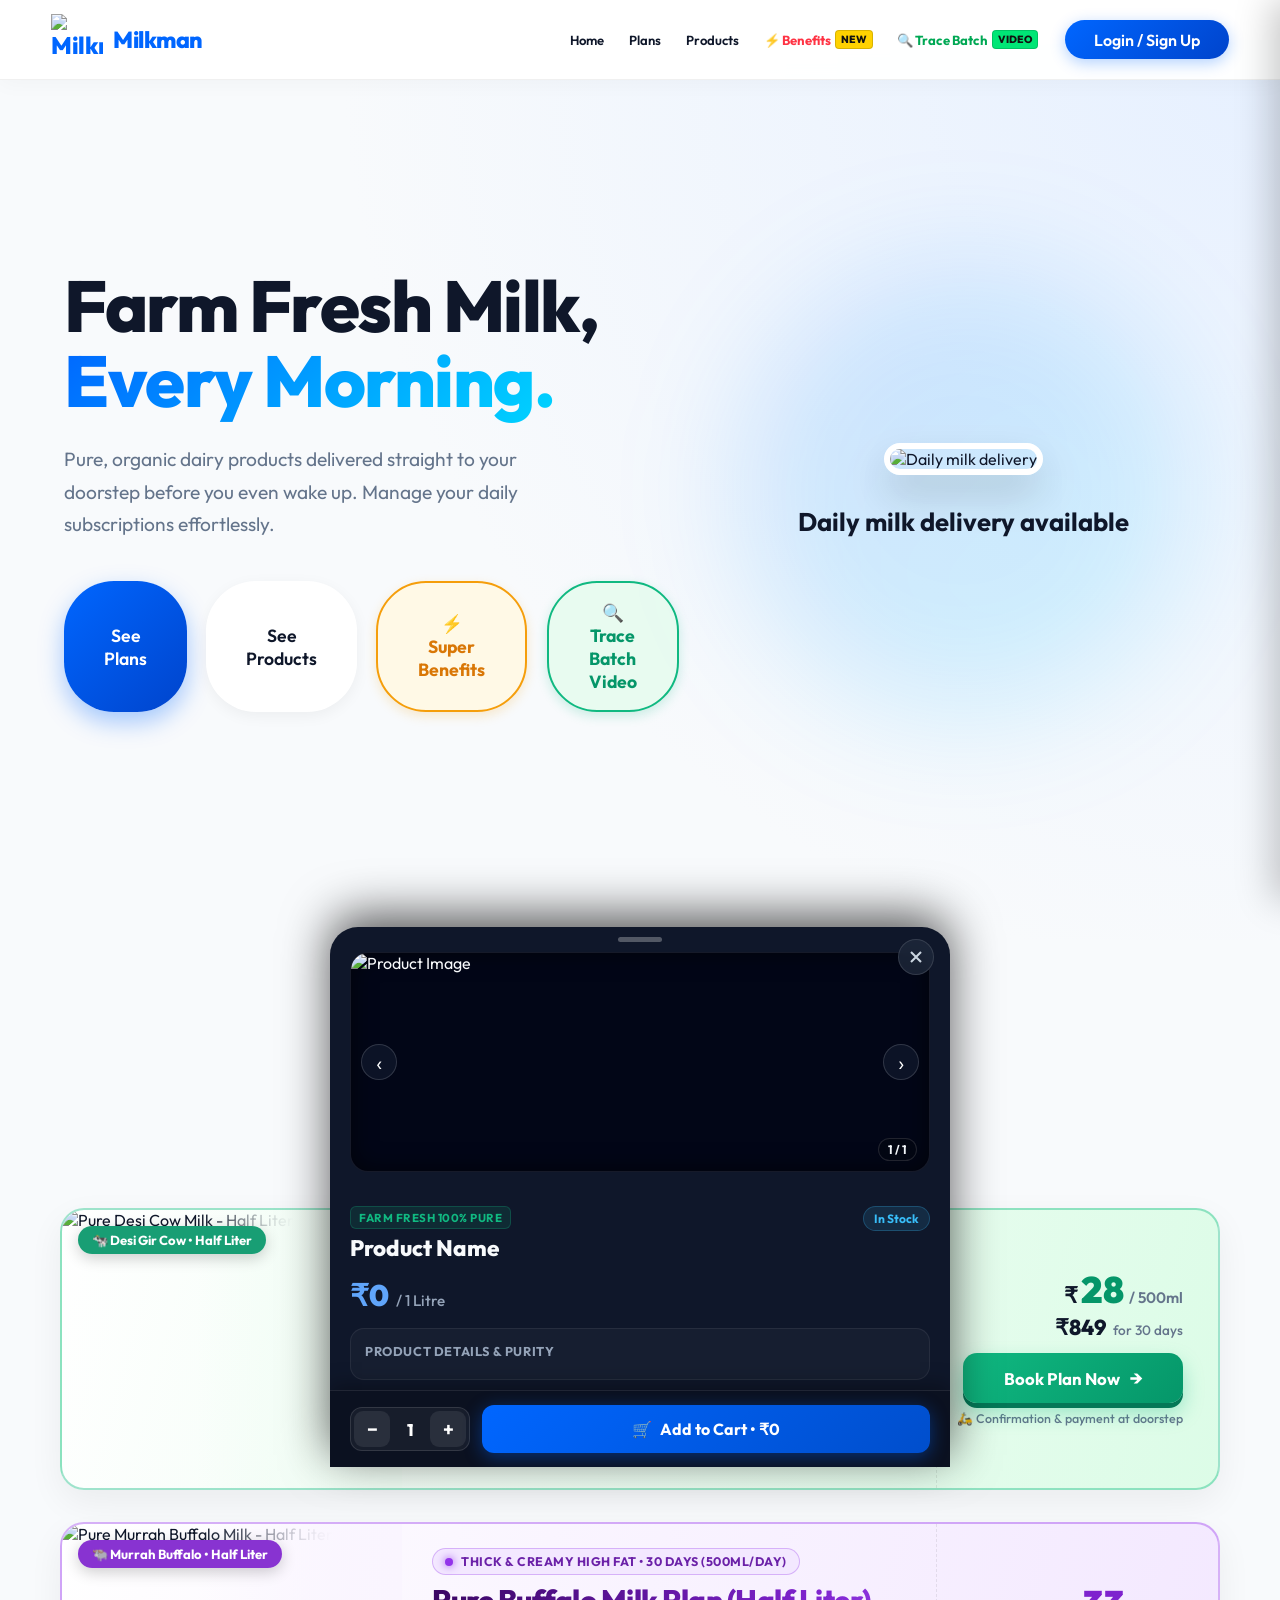
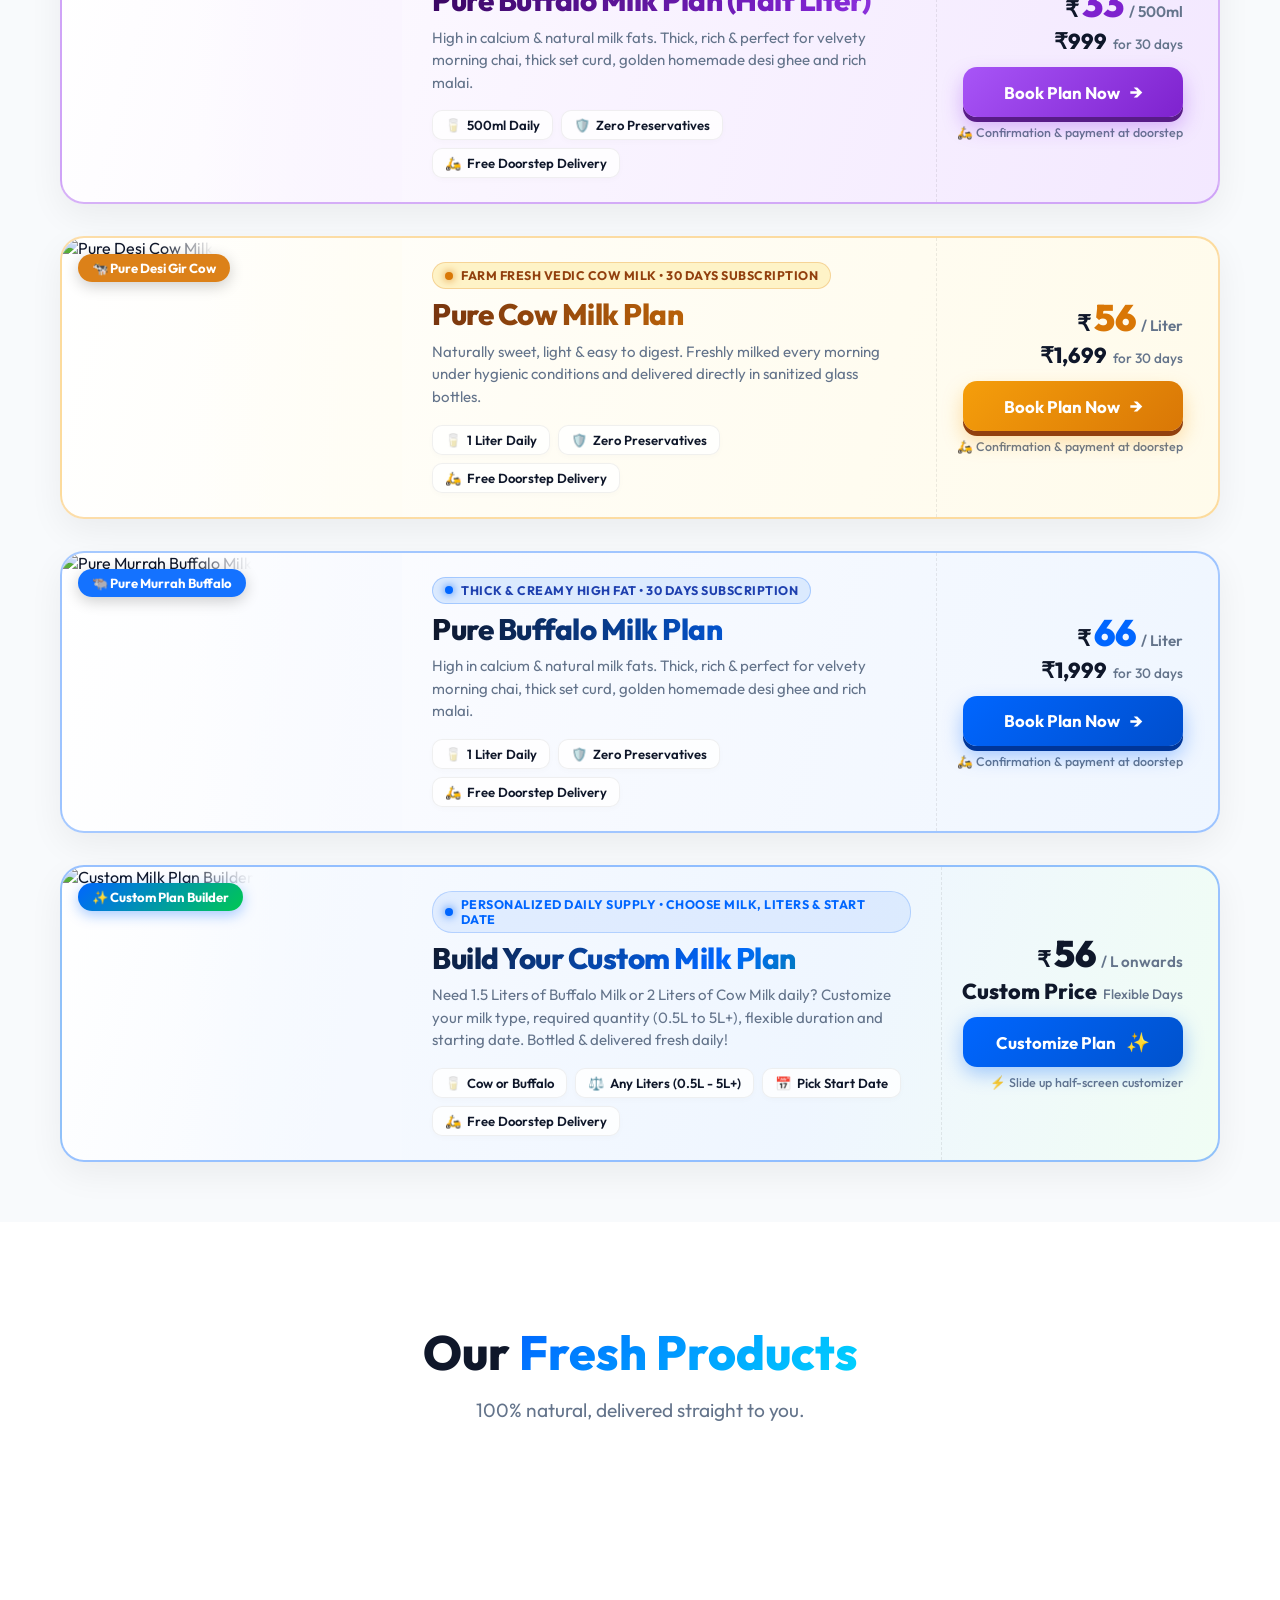
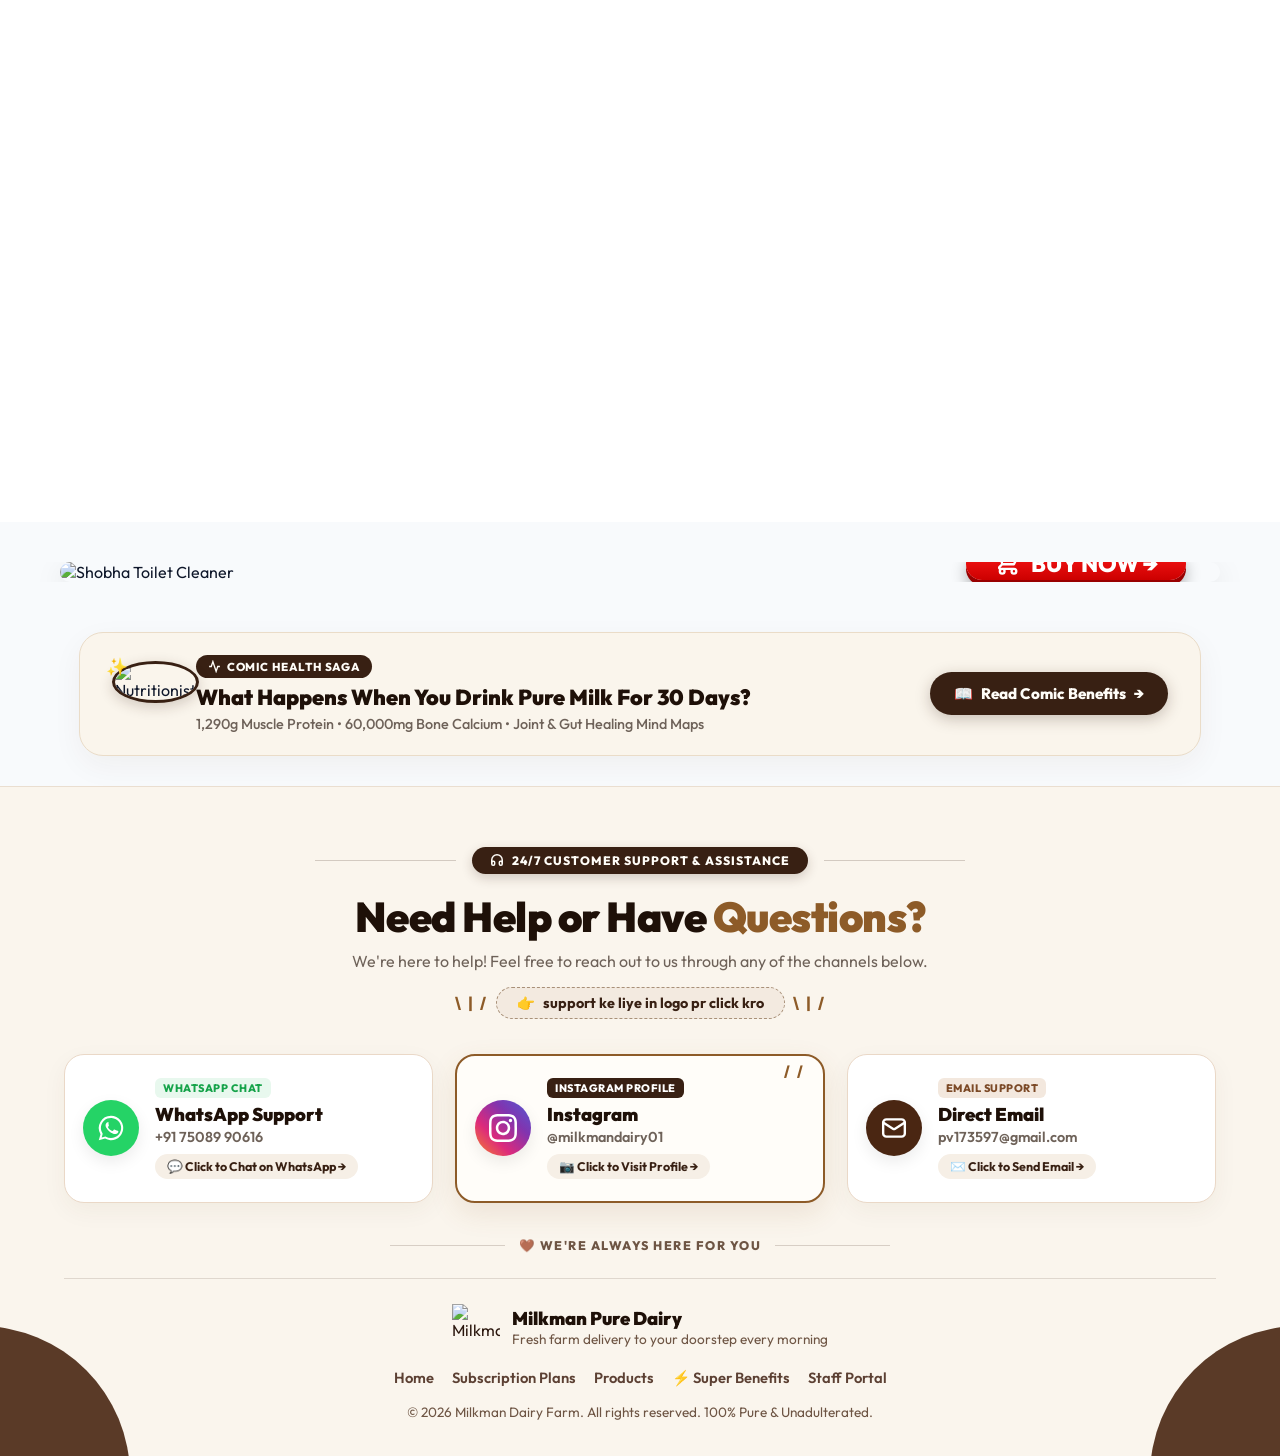
==== public/index.html @ 2b22666e "Update Milkman Dairy website" ====
<!DOCTYPE html>
<html lang="en">

<head>
    <meta charset="UTF-8">
    <meta name="viewport" content="width=device-width, initial-scale=1.0">
    <title>Milkman - Pure Farm Fresh Milk & Dairy Delivered Daily</title>
    <meta name="description"
        content="Get 100% pure, farm-fresh milk and dairy products delivered straight to your doorstep every morning. Flexible subscription plans, real-time tracking, and quality assurance.">
    <meta name="keywords" content="milk delivery, fresh milk, dairy subscription, pure cow milk, buffalo milk, morning milk delivery, milkman">
    <link rel="canonical" href="https://milkmandairy.site/">
    <meta name="robots" content="index, follow">

    <!-- Google Search Console Verification -->
    <meta name="google-site-verification" content="googleb86a08c4844b18bb">

    <!-- Open Graph / Facebook -->
    <meta property="og:type" content="website">
    <meta property="og:url" content="https://milkmandairy.site/">
    <meta property="og:title" content="Milkman - Pure Farm Fresh Milk & Dairy Delivered">
    <meta property="og:description" content="Daily morning delivery of 100% pure farm milk directly to your doorstep. Subscribe easily or place one-time orders.">
    <meta property="og:image" content="https://milkmandairy.site/assets/logo.png">

    <!-- Twitter -->
    <meta name="twitter:card" content="summary_large_image">
    <meta name="twitter:url" content="https://milkmandairy.site/">
    <meta name="twitter:title" content="Milkman - Fresh Dairy Delivered">
    <meta name="twitter:description" content="Pure farm-fresh milk delivered to your home every morning.">
    <meta name="twitter:image" content="https://milkmandairy.site/assets/logo.png">

    <!-- Structured Data (JSON-LD) for Google SEO -->
    <script type="application/ld+json">
    {
      "@context": "https://schema.org",
      "@type": "LocalBusiness",
      "name": "Milkman Dairy Service",
      "image": "https://milkmandairy.site/assets/logo.png",
      "url": "https://milkmandairy.site",
      "telephone": "+91-9876543210",
      "priceRange": "₹₹",
      "description": "Daily doorstep delivery of 100% pure, unadulterated cow and buffalo milk directly from farm to home.",
      "address": {
        "@type": "PostalAddress",
        "addressCountry": "IN"
      },
      "openingHoursSpecification": {
        "@type": "OpeningHoursSpecification",
        "dayOfWeek": [
          "Monday",
          "Tuesday",
          "Wednesday",
          "Thursday",
          "Friday",
          "Saturday",
          "Sunday"
        ],
        "opens": "05:00",
        "closes": "21:00"
      },
      "sameAs": [
        "https://milkmandairy.site"
      ]
    }
    </script>

    <!-- Modern Typography: Outfit -->
    <link href="https://fonts.googleapis.com/css2?family=Outfit:wght@300;400;600;800&display=swap" rel="stylesheet">
    <link rel="stylesheet" href="css/style.css?v=2.4">
    <!-- Firebase Scripts -->
    <script type="module">
        import { initializeApp } from "https://www.gstatic.com/firebasejs/10.9.0/firebase-app.js";
        import { getMessaging, getToken, onMessage } from "https://www.gstatic.com/firebasejs/10.9.0/firebase-messaging.js";
        window.initializeApp = initializeApp;
        window.getMessaging = getMessaging;
        window.getToken = getToken;
        window.onMessage = onMessage;
    </script>
</head>

<body>
    <!-- CUSTOM POPUP -->
    <div id="customPopupOverlay" class="custom-popup-overlay">
        <div class="custom-popup">
            <div class="custom-popup-content">
                <div id="customPopupTitle" class="custom-popup-title">Alert</div>
                <div id="customPopupMessage" class="custom-popup-message">This is a message</div>
                <input type="text" id="customPopupInput" class="custom-popup-input" placeholder="Enter value...">
            </div>
            <div class="custom-popup-buttons" id="customPopupButtons">
                <!-- Buttons injected via JS -->
            </div>
        </div>
    </div>
    <nav class="navbar">
        <div class="logo" style="display: flex; align-items: center; gap: 10px; cursor: pointer;" onclick="window.scrollTo({top: 0, behavior: 'smooth'})">
            <img src="assets/logo.png" alt="Milkman" style="height: 52px; width: 52px; object-fit: contain;">
            <span style="font-weight: 800; font-size: 1.45rem; color: var(--primary-color); letter-spacing: -0.5px;">Milkman</span>
        </div>
        <div class="nav-links">
            <a href="#home">Home</a>
            <a href="#plans">Plans</a>
            <a href="#products">Products</a>
            <a href="benefits.html"
                style="color: #FF3344; font-weight: 700; display: inline-flex; align-items: center; gap: 4px;">⚡
                Benefits <span
                    style="background: #FFD200; color: #111; font-size: 0.65rem; padding: 2px 5px; border-radius: 4px; font-weight: 800; border: 1px solid rgba(0,0,0,0.15);">NEW</span></a>
            <a href="trace.html"
                style="color: #00A854; font-weight: 700; display: inline-flex; align-items: center; gap: 4px;">🔍 Trace
                Batch <span
                    style="background: #00E676; color: #111; font-size: 0.65rem; padding: 2px 5px; border-radius: 4px; font-weight: 800; border: 1px solid rgba(0,0,0,0.15);">VIDEO</span></a>
            <a href="subscription.html" id="navSubscription" style="display: none; color: #00E676; font-weight: 700;">🥛
                My Subscription</a>
            <a href="#cart" id="navCart" style="display: none;">Cart <span id="cartCount"
                    style="background: var(--primary-color); color: white; padding: 2px 8px; border-radius: 10px; font-size: 0.8rem;">0</span></a>
            <a href="orders.html" id="navOrders" style="display: none;">My Orders</a>
            <div class="auth-buttons">
                <button class="btn-signup" id="authBtn">Login / Sign Up</button>
                <div id="userProfile" style="display: none;" class="user-profile">
                    <span id="userNameDisplay"></span>
                    <button id="logoutBtn" class="btn-login-outline">Logout</button>
                </div>
            </div>
            <!-- Header Cart Button (Always accessible beside hamburger on mobile) -->
            <button id="headerCartBtn" class="header-cart-btn" aria-label="View Cart" onclick="window.location.hash = 'cart'">
                <span class="header-cart-icon">🛒</span>
                <span id="headerCartBadge" class="header-cart-badge">0</span>
            </button>
            <!-- Mobile Hamburger Button beside cart -->
            <button id="mobileMenuBtn" class="mobile-hamburger-btn" aria-label="Toggle Menu">
                <span></span>
                <span></span>
                <span></span>
            </button>
        </div>
    </nav>

    <!-- Mobile Navigation Drawer & Backdrop -->
    <div id="mobileNavBackdrop" class="mobile-nav-backdrop"></div>
    <aside id="mobileNavDrawer" class="mobile-nav-drawer" aria-label="Mobile Navigation Menu">
        <div class="mobile-drawer-header">
            <div class="logo" style="display: flex; align-items: center; gap: 8px;">
                <img src="assets/logo.png" alt="Milkman" style="height: 38px; width: 38px; object-fit: contain;">
                <span style="font-weight: 800; font-size: 1.25rem; color: var(--primary-color);">Milkman Menu</span>
            </div>
            <button id="closeMobileNavBtn" class="close-mobile-nav" aria-label="Close Menu">&times;</button>
        </div>
        <!-- Drawer Account Section (User Greeting & Logout / Login) -->
        <div id="drawerAccountSection" class="drawer-account-box">
            <!-- Dynamically populated in main.js checkSession() -->
        </div>
        <div class="mobile-nav-links">
            <a href="#home" class="mobile-nav-link">
                <span class="m-icon">🏠</span>
                <span class="m-title">Home</span>
            </a>
            <a href="#plans" class="mobile-nav-link">
                <span class="m-icon">📋</span>
                <span class="m-title">Monthly Plans</span>
            </a>
            <a href="#products" class="mobile-nav-link">
                <span class="m-icon">🥛</span>
                <span class="m-title">Dairy Products</span>
            </a>
            <a href="benefits.html" class="mobile-nav-link">
                <span class="m-icon">⚡</span>
                <span class="m-title">Super Benefits</span>
                <span class="m-badge-gold">NEW</span>
            </a>
            <a href="trace.html" class="mobile-nav-link">
                <span class="m-icon">🔍</span>
                <span class="m-title">Trace Batch Video</span>
                <span class="m-badge-green">VIDEO</span>
            </a>
            <a href="subscription.html" id="mobileNavSubscription" class="mobile-nav-link" style="display: none;">
                <span class="m-icon">🥛</span>
                <span class="m-title">My Subscription</span>
                <span class="m-badge-gold">ACTIVE</span>
            </a>
            <a href="#cart" id="mobileNavCart" class="mobile-nav-link" style="display: none;">
                <span class="m-icon">🛒</span>
                <span class="m-title">Shopping Cart</span>
            </a>
            <a href="orders.html" id="mobileNavOrders" class="mobile-nav-link" style="display: none;">
                <span class="m-icon">📦</span>
                <span class="m-title">My Orders</span>
            </a>
        </div>
    </aside>

    <main class="hero" id="home">
        <div class="hero-content">
            <h1>Farm Fresh Milk,<br><span class="highlight">Every Morning.</span></h1>
            <p>Pure, organic dairy products delivered straight to your doorstep before you even wake up. Manage your
                daily subscriptions effortlessly.</p>
            <div class="cta-group">
                <button class="btn-primary"
                    onclick="document.getElementById('plans').scrollIntoView({behavior: 'smooth'})">See Plans</button>
                <button class="btn-secondary"
                    onclick="document.getElementById('products').scrollIntoView({behavior: 'smooth'})">See
                    Products</button>
                <button class="btn-secondary" onclick="window.location.href='benefits.html'"
                    style="background: #FFF9E6; color: #D97706; border: 2px solid #F59E0B; font-weight: 700; box-shadow: 0 4px 12px rgba(245, 158, 11, 0.2);">⚡
                    Super Benefits</button>
                <button class="btn-secondary" onclick="window.location.href='trace.html'"
                    style="background: #E8FBF0; color: #059669; border: 2px solid #10B981; font-weight: 700; box-shadow: 0 4px 12px rgba(16, 185, 129, 0.2);">🔍
                    Trace Batch Video</button>
            </div>
        </div>
        <div class="hero-image-container">
            <div style="text-align: center; max-width: 450px; position: relative; z-index: 1;">
                <img src="assets/delivery_woman.jpg" alt="Daily milk delivery"
                    style="width: 100%; border-radius: 20px; box-shadow: 0 20px 40px rgba(0,0,0,0.15); margin-bottom: 20px; border: 6px solid white; animation: float 6s ease-in-out infinite;">
                <h3 style="color: var(--text-dark); font-weight: 700; font-size: 1.6rem; margin-top: 10px;">Daily milk
                    delivery available</h3>
            </div>
        </div>
    </main>

    <!-- Subscription Plans Section -->
    <section class="plans-section" id="plans">
        <div class="section-header">
            <span class="section-badge-pill">🥛 Farm Fresh Daily Subscription</span>
            <h2>Monthly Subscription <span class="highlight">Plans</span></h2>
            <p>Direct from our dairy farm to your doorstep • 100% Pure & Unadulterated</p>
        </div>
        <div class="plans-ribbon-layers">
            <!-- Plan 1: Cow Milk Half Liter (500ml) Ribbon Card - ₹849 / 30 Days -->
            <div class="plan-horizontal-ribbon ribbon-cow-half">
                <div class="ribbon-glow-ambient glow-cow-half"></div>
                <div class="plan-ribbon-visual">
                    <img src="assets/cow_milk_plan.jpg" alt="Pure Desi Cow Milk - Half Liter" class="plan-ribbon-img">
                    <div class="plan-ribbon-fade fade-cow-half"></div>
                    <div class="ribbon-corner-badge badge-cow-half">
                        <span>🐄 Desi Gir Cow • Half Liter</span>
                    </div>
                </div>

                <div class="plan-ribbon-content">
                    <div class="ribbon-top-badge badge-cow-half-top">
                        <span class="ribbon-pulse-dot dot-cow-half"></span>
                        <span class="ribbon-badge-text">Farm Fresh Vedic Cow Milk • 30 Days (500ml/Day)</span>
                    </div>
                    <h3 class="ribbon-title cow-half-title-effect">Pure Cow Milk Plan (Half Liter)</h3>
                    <p class="ribbon-desc">
                        Naturally sweet, light & easy to digest. Freshly milked every morning under hygienic conditions
                        and delivered directly in sanitized glass bottles.
                    </p>
                    <div class="ribbon-chips">
                        <span class="ribbon-chip"><span class="chip-icon">🥛</span> 500ml Daily</span>
                        <span class="ribbon-chip"><span class="chip-icon">🛡️</span> Zero Preservatives</span>
                        <span class="ribbon-chip"><span class="chip-icon">🛵</span> Free Doorstep Delivery</span>
                    </div>
                </div>

                <div class="plan-ribbon-action">
                    <div class="ribbon-price-box">
                        <div class="ribbon-liter-rate">
                            <span class="rate-curr">₹</span><span class="rate-amount">28</span>
                            <span class="rate-unit">/ 500ml</span>
                        </div>
                        <div class="ribbon-monthly-wrap">
                            <span class="monthly-amount">₹849</span>
                            <span class="monthly-duration">for 30 days</span>
                        </div>
                    </div>
                    <button class="btn-primary btn-book-plan btn-ribbon-3d btn-cow-half-3d btn-add-cart"
                        data-id="plan_cow_half" data-name="Cow Milk Plan (Half Liter) - 30 Days (₹28/500ml)"
                        data-price="849">
                        <span>Book Plan Now</span>
                        <span class="btn-arrow-3d">→</span>
                    </button>
                    <span class="ribbon-agent-note">🛵 Confirmation & payment at doorstep</span>
                </div>
            </div>

            <!-- Plan 2: Buffalo Milk Half Liter (500ml) Ribbon Card - ₹999 / 30 Days -->
            <div class="plan-horizontal-ribbon ribbon-buffalo-half">
                <div class="ribbon-glow-ambient glow-buffalo-half"></div>
                <div class="plan-ribbon-visual">
                    <img src="assets/buffalo_milk_plan.png" alt="Pure Murrah Buffalo Milk - Half Liter"
                        class="plan-ribbon-img">
                    <div class="plan-ribbon-fade fade-buffalo-half"></div>
                    <div class="ribbon-corner-badge badge-buffalo-half">
                        <span>🐃 Murrah Buffalo • Half Liter</span>
                    </div>
                </div>

                <div class="plan-ribbon-content">
                    <div class="ribbon-top-badge badge-buffalo-half-top">
                        <span class="ribbon-pulse-dot dot-buffalo-half"></span>
                        <span class="ribbon-badge-text">Thick & Creamy High Fat • 30 Days (500ml/Day)</span>
                    </div>
                    <h3 class="ribbon-title buffalo-half-title-effect">Pure Buffalo Milk Plan (Half Liter)</h3>
                    <p class="ribbon-desc">
                        High in calcium & natural milk fats. Thick, rich & perfect for velvety morning chai, thick set
                        curd, golden homemade desi ghee and rich malai.
                    </p>
                    <div class="ribbon-chips">
                        <span class="ribbon-chip"><span class="chip-icon">🥛</span> 500ml Daily</span>
                        <span class="ribbon-chip"><span class="chip-icon">🛡️</span> Zero Preservatives</span>
                        <span class="ribbon-chip"><span class="chip-icon">🛵</span> Free Doorstep Delivery</span>
                    </div>
                </div>

                <div class="plan-ribbon-action">
                    <div class="ribbon-price-box">
                        <div class="ribbon-liter-rate">
                            <span class="rate-curr">₹</span><span class="rate-amount">33</span>
                            <span class="rate-unit">/ 500ml</span>
                        </div>
                        <div class="ribbon-monthly-wrap">
                            <span class="monthly-amount">₹999</span>
                            <span class="monthly-duration">for 30 days</span>
                        </div>
                    </div>
                    <button class="btn-primary btn-book-plan btn-ribbon-3d btn-buffalo-half-3d btn-add-cart"
                        data-id="plan_buffalo_half" data-name="Buffalo Milk Plan (Half Liter) - 30 Days (₹33/500ml)"
                        data-price="999">
                        <span>Book Plan Now</span>
                        <span class="btn-arrow-3d">→</span>
                    </button>
                    <span class="ribbon-agent-note">🛵 Confirmation & payment at doorstep</span>
                </div>
            </div>

            <!-- Plan 3: Cow Milk 1 Liter Horizontal Ribbon Card - ₹1,699 / 30 Days -->
            <div class="plan-horizontal-ribbon ribbon-cow">
                <div class="ribbon-glow-ambient glow-cow"></div>
                <div class="plan-ribbon-visual">
                    <img src="assets/cow_milk_plan.jpg" alt="Pure Desi Cow Milk" class="plan-ribbon-img">
                    <div class="plan-ribbon-fade fade-cow"></div>
                    <div class="ribbon-corner-badge badge-cow">
                        <span>🐄 Pure Desi Gir Cow</span>
                    </div>
                </div>

                <div class="plan-ribbon-content">
                    <div class="ribbon-top-badge badge-cow-top">
                        <span class="ribbon-pulse-dot dot-cow"></span>
                        <span class="ribbon-badge-text">Farm Fresh Vedic Cow Milk • 30 Days Subscription</span>
                    </div>
                    <h3 class="ribbon-title cow-title-effect">Pure Cow Milk Plan</h3>
                    <p class="ribbon-desc">
                        Naturally sweet, light & easy to digest. Freshly milked every morning under hygienic conditions
                        and delivered directly in sanitized glass bottles.
                    </p>
                    <div class="ribbon-chips">
                        <span class="ribbon-chip"><span class="chip-icon">🥛</span> 1 Liter Daily</span>
                        <span class="ribbon-chip"><span class="chip-icon">🛡️</span> Zero Preservatives</span>
                        <span class="ribbon-chip"><span class="chip-icon">🛵</span> Free Doorstep Delivery</span>
                    </div>
                </div>

                <div class="plan-ribbon-action">
                    <div class="ribbon-price-box">
                        <div class="ribbon-liter-rate">
                            <span class="rate-curr">₹</span><span class="rate-amount">56</span>
                            <span class="rate-unit">/ Liter</span>
                        </div>
                        <div class="ribbon-monthly-wrap">
                            <span class="monthly-amount">₹1,699</span>
                            <span class="monthly-duration">for 30 days</span>
                        </div>
                    </div>
                    <button class="btn-primary btn-book-plan btn-ribbon-3d btn-cow-3d btn-add-cart" data-id="plan_cow"
                        data-name="Cow Milk Plan - 30 Days (₹56/L)" data-price="1699">
                        <span>Book Plan Now</span>
                        <span class="btn-arrow-3d">→</span>
                    </button>
                    <span class="ribbon-agent-note">🛵 Confirmation & payment at doorstep</span>
                </div>
            </div>

            <!-- Plan 4: Buffalo Milk 1 Liter Horizontal Ribbon Card - ₹1,999 / 30 Days -->
            <div class="plan-horizontal-ribbon ribbon-buffalo">
                <div class="ribbon-glow-ambient glow-buffalo"></div>
                <div class="plan-ribbon-visual">
                    <img src="assets/buffalo_milk_plan.png" alt="Pure Murrah Buffalo Milk" class="plan-ribbon-img">
                    <div class="plan-ribbon-fade fade-buffalo"></div>
                    <div class="ribbon-corner-badge badge-buffalo">
                        <span>🐃 Pure Murrah Buffalo</span>
                    </div>
                </div>

                <div class="plan-ribbon-content">
                    <div class="ribbon-top-badge badge-buffalo-top">
                        <span class="ribbon-pulse-dot dot-buffalo"></span>
                        <span class="ribbon-badge-text">Thick & Creamy High Fat • 30 Days Subscription</span>
                    </div>
                    <h3 class="ribbon-title buffalo-title-effect">Pure Buffalo Milk Plan</h3>
                    <p class="ribbon-desc">
                        High in calcium & natural milk fats. Thick, rich & perfect for velvety morning chai, thick set
                        curd, golden homemade desi ghee and rich malai.
                    </p>
                    <div class="ribbon-chips">
                        <span class="ribbon-chip"><span class="chip-icon">🥛</span> 1 Liter Daily</span>
                        <span class="ribbon-chip"><span class="chip-icon">🛡️</span> Zero Preservatives</span>
                        <span class="ribbon-chip"><span class="chip-icon">🛵</span> Free Doorstep Delivery</span>
                    </div>
                </div>

                <div class="plan-ribbon-action">
                    <div class="ribbon-price-box">
                        <div class="ribbon-liter-rate">
                            <span class="rate-curr">₹</span><span class="rate-amount">66</span>
                            <span class="rate-unit">/ Liter</span>
                        </div>
                        <div class="ribbon-monthly-wrap">
                            <span class="monthly-amount">₹1,999</span>
                            <span class="monthly-duration">for 30 days</span>
                        </div>
                    </div>
                    <button class="btn-primary btn-book-plan btn-ribbon-3d btn-buffalo-3d btn-add-cart"
                        data-id="plan_buffalo" data-name="Buffalo Milk Plan - 30 Days (₹66/L)" data-price="1999">
                        <span>Book Plan Now</span>
                        <span class="btn-arrow-3d">→</span>
                    </button>
                    <span class="ribbon-agent-note">🛵 Confirmation & payment at doorstep</span>
                </div>
            </div>

            <!-- Plan 5: Custom Plan Builder Horizontal Ribbon Card -->
            <div class="plan-horizontal-ribbon ribbon-custom-builder" id="ribbonCustomPlanCard">
                <div class="ribbon-glow-ambient glow-custom"></div>
                <div class="plan-ribbon-visual visual-custom">
                    <img src="assets/cow_milk_plan.jpg" alt="Custom Milk Plan Builder" class="plan-ribbon-img img-custom-ribbon">
                    <div class="plan-ribbon-fade fade-custom"></div>
                    <div class="ribbon-corner-badge badge-custom">
                        <span>✨ Custom Plan Builder</span>
                    </div>
                </div>

                <div class="plan-ribbon-content">
                    <div class="ribbon-top-badge badge-custom-top">
                        <span class="ribbon-pulse-dot dot-custom"></span>
                        <span class="ribbon-badge-text">Personalized Daily Supply • Choose Milk, Liters &amp; Start Date</span>
                    </div>
                    <h3 class="ribbon-title custom-title-effect">Build Your Custom Milk Plan</h3>
                    <p class="ribbon-desc">
                        Need 1.5 Liters of Buffalo Milk or 2 Liters of Cow Milk daily? Customize your milk type, required quantity (0.5L to 5L+), flexible duration and starting date. Bottled &amp; delivered fresh daily!
                    </p>
                    <div class="ribbon-chips">
                        <span class="ribbon-chip"><span class="chip-icon">🥛</span> Cow or Buffalo</span>
                        <span class="ribbon-chip"><span class="chip-icon">⚖️</span> Any Liters (0.5L - 5L+)</span>
                        <span class="ribbon-chip"><span class="chip-icon">📅</span> Pick Start Date</span>
                        <span class="ribbon-chip"><span class="chip-icon">🛵</span> Free Doorstep Delivery</span>
                    </div>
                </div>

                <div class="plan-ribbon-action">
                    <div class="ribbon-price-box">
                        <div class="ribbon-liter-rate">
                            <span class="rate-curr">₹</span><span class="rate-amount">56</span>
                            <span class="rate-unit">/ L onwards</span>
                        </div>
                        <div class="ribbon-monthly-wrap">
                            <span class="monthly-amount">Custom Price</span>
                            <span class="monthly-duration">Flexible Days</span>
                        </div>
                    </div>
                    <button class="btn-primary btn-book-plan btn-ribbon-3d btn-custom-3d" id="btnOpenCustomPlanSheet" type="button">
                        <span>Customize Plan</span>
                        <span class="btn-arrow-3d">✨</span>
                    </button>
                    <span class="ribbon-agent-note">⚡ Slide up half-screen customizer</span>
                </div>
            </div>
        </div>

    </section>

    <section class="products-section" id="products">
        <div class="section-header">
            <h2>Our <span class="highlight">Fresh Products</span></h2>
            <p>100% natural, delivered straight to you.</p>
        </div>
        <div class="products-grid" id="productsGrid">
            <!-- Products will be injected here via JavaScript -->
        </div>
    </section>

    <!-- Cart / Checkout Section -->
    <section class="cart-page-section" id="cartSection" style="display: none; min-height: 70vh;">
        <div class="cart-page-container">
            <!-- Header Row matching reference design -->
            <div class="cart-header-row">
                <a href="#products" class="btn-continue-shopping">
                    <svg viewBox="0 0 24 24" width="18" height="18" fill="none" stroke="currentColor"
                        stroke-width="2.5">
                        <path d="M15 19l-7-7 7-7" />
                    </svg>
                    Continue Shopping
                </a>
                <div class="cart-title-center">
                    <h2 class="cart-main-heading"><span class="cart-icon-title">🛒</span> Your <span
                            class="highlight">Cart</span></h2>
                    <p class="cart-sub-heading">Good products. Better living.</p>
                </div>
                <button class="btn-clear-cart" id="clearCartBtn" onclick="clearCart()">
                    <svg viewBox="0 0 24 24" width="16" height="16" fill="none" stroke="currentColor" stroke-width="2">
                        <path
                            d="M19 7l-.867 12.142A2 2 0 0116.138 21H7.862a2 2 0 01-1.995-1.858L5 7m5 4v6m4-6v6m1-10V4a1 1 0 00-1-1h-4a1 1 0 00-1 1v3M4 7h16" />
                    </svg>
                    Clear Cart
                </button>
            </div>

            <!-- Items List Container -->
            <div id="cartItemsContainer" class="cart-items-list">
                <!-- Injected via renderCart() -->
            </div>

            <!-- Total Amount Bar (matching reference design) -->
            <div id="cartTotalBar" class="cart-total-bar" style="display: none;">
                <div class="cart-total-left">
                    <div class="cart-total-icon-box">
                        <svg viewBox="0 0 24 24" width="28" height="28" fill="none" stroke="#0066FF" stroke-width="2.2"
                            stroke-linecap="round" stroke-linejoin="round">
                            <circle cx="9" cy="21" r="1"></circle>
                            <circle cx="20" cy="21" r="1"></circle>
                            <path d="M1 1h4l2.68 13.39a2 2 0 0 0 2 1.61h9.72a2 2 0 0 0 2-1.61L23 6H6"></path>
                        </svg>
                    </div>
                    <div class="cart-total-labels">
                        <span class="total-caption">Total Amount</span>
                        <span class="total-price" id="cartTotalAmountDisplay">₹0</span>
                    </div>
                </div>
                <div class="checkout-proceed-wrap">
                    <div class="spark-burst-decor">
                        <svg viewBox="0 0 28 24" width="28" height="24" fill="none" stroke="#0084FF" stroke-width="2.5"
                            stroke-linecap="round">
                            <line x1="8" y1="18" x2="3" y2="14" />
                            <line x1="14" y1="16" x2="14" y2="9" />
                            <line x1="20" y1="18" x2="25" y2="14" />
                        </svg>
                    </div>
                    <button class="btn-proceed-checkout" id="proceedToDeliveryBtn" onclick="toggleDeliveryForm(true)"
                        title="Proceed to Delivery">
                        <span class="btn-checkout-arrow">→</span>
                    </button>
                </div>
            </div>

            <!-- Delivery Details & Saved Address Container -->
            <div id="checkoutForm" class="checkout-card-pro" style="display: none;">
                <!-- Content injected dynamically via loadUserAddressAndRenderForm() -->
            </div>
        </div>
    </section>

    <!-- Orders Section -->
    <section class="products-section" id="ordersSection" style="display: none; min-height: 50vh;">
        <div class="section-header">
            <h2>Track <span class="highlight">Orders</span></h2>
        </div>
        <div id="ordersContainer"
            style="max-width: 800px; margin: 0 auto; display: flex; flex-direction: column; gap: 15px;">
            <!-- Orders injected here -->
        </div>
    </section>

    <!-- Promotional Ribbon -->
    <section class="promo-ribbon">
        <img src="assets/shobha_banner_new.png" alt="Shobha Toilet Cleaner">
        <!-- 3D Buy Now Button Overlay -->
        <button class="btn-buy-now-3d btn-add-cart" data-id="promo_shobha" data-name="Shobha Toilet Cleaner"
            data-price="99">
            <svg viewBox="0 0 24 24">
                <path stroke-linecap="round" stroke-linejoin="round"
                    d="M3 3h2l.4 2M7 13h10l4-8H5.4M7 13L5.4 5M7 13l-2.293 2.293c-.63.63-.184 1.707.707 1.707H17m0 0a2 2 0 100 4 2 2 0 000-4zm-8 2a2 2 0 11-4 0 2 2 0 014 0z" />
            </svg>
            BUY NOW &rarr;
        </button>
    </section>

    <!-- Comic Superhero Benefits Callout Banner (Above Footer) -->
    <section class="comic-teaser-footer-section">
        <div class="comic-teaser-footer-card">
            <div class="comic-teaser-left">
                <div class="comic-teaser-avatar-wrap">
                    <span class="comic-teaser-sparkles">✨</span>
                    <img src="assets/doctor_avatar.jpg" alt="Nutritionist" class="comic-teaser-avatar-img">
                </div>
                <div class="comic-teaser-info">
                    <span class="comic-teaser-pill">
                        <svg viewBox="0 0 24 24" width="13" height="13" fill="none" stroke="currentColor"
                            stroke-width="2.5">
                            <path d="M22 12h-4l-3 9L9 3l-3 9H2" />
                        </svg>
                        COMIC HEALTH SAGA
                    </span>
                    <h4 class="comic-teaser-title">What Happens When You Drink Pure Milk For 30 Days?</h4>
                    <p class="comic-teaser-desc">1,290g Muscle Protein • 60,000mg Bone Calcium • Joint &amp; Gut Healing
                        Mind Maps</p>
                </div>
            </div>
            <a href="benefits.html" class="comic-teaser-btn">
                <span class="btn-book-icon">📖</span>
                <span class="btn-text">Read Comic Benefits</span>
                <span class="btn-arrow">&rarr;</span>
            </a>
        </div>
    </section>

    <!-- Customer Support Footer -->
    <footer class="customer-support-footer">
        <div class="support-footer-container">
            <!-- Top Support Header with Decorative Lines -->
            <div class="support-footer-head">
                <div class="support-badge-divider-row">
                    <span class="support-hairline"></span>
                    <div class="support-badge-pill">
                        <svg viewBox="0 0 24 24" width="14" height="14" fill="none" stroke="currentColor"
                            stroke-width="2.5">
                            <path d="M3 18v-6a9 9 0 0 1 18 0v6"></path>
                            <path
                                d="M21 19a2 2 0 0 1-2 2h-1a2 2 0 0 1-2-2v-3a2 2 0 0 1 2-2h3zM3 19a2 2 0 0 0 2 2h1a2 2 0 0 0 2-2v-3a2 2 0 0 0-2-2H3z">
                            </path>
                        </svg>
                        <span>24/7 CUSTOMER SUPPORT &amp; ASSISTANCE</span>
                    </div>
                    <span class="support-hairline"></span>
                </div>
                <h2 class="support-footer-title">Need Help or Have <span class="highlight-brown">Questions?</span></h2>
                <p class="support-footer-subtitle">We're here to help! Feel free to reach out to us through any of the
                    channels below.</p>
                <div class="support-instruction-pill">
                    <span class="comic-sparkles-left">\ | /</span>
                    <span class="instruction-pill-inner">
                        <span class="instruction-icon">👉</span>
                        <span>support ke liye in logo pr click kro</span>
                    </span>
                    <span class="comic-sparkles-right">\ | /</span>
                </div>
            </div>

            <!-- 3 Support Channel Cards in 1 Row -->
            <div class="support-channels-grid">
                <!-- WhatsApp Support -->
                <a href="https://wa.me/917508990616?text=hi%20i%20want%20to%20know%20more%20about%20your%20business"
                    target="_blank" rel="noopener noreferrer" class="support-channel-card card-whatsapp">
                    <div class="channel-icon-wrap icon-whatsapp">
                        <svg viewBox="0 0 32 32" width="28" height="28" fill="currentColor">
                            <path
                                d="M16 2a13.93 13.93 0 00-12 21.03L2 30l7.2-1.89A13.94 13.94 0 1016 2zm0 25.5a11.51 11.51 0 01-5.88-1.61l-.42-.25-4.36 1.14 1.16-4.25-.27-.44A11.53 11.53 0 1116 27.5zm6.34-8.66c-.35-.18-2.07-1-2.39-1.12s-.56-.17-.79.18-.92 1.13-1.12 1.37-.41.26-.76.09a9.55 9.55 0 01-2.82-1.74 10.53 10.53 0 01-1.95-2.43c-.2-.35 0-.54.16-.71s.35-.41.53-.61a2.38 2.38 0 00.35-.59.66.66 0 000-.62c-.09-.17-.79-1.9-.1-2.6-.3-.7-.61-.6-.79-.61h-.68a1.31 1.31 0 00-.95.44 4 4 0 00-1.25 3c0 1.77 1.28 3.48 1.46 3.72s2.53 3.86 6.13 5.41c.86.37 1.53.59 2.05.76a4.93 4.93 0 002.26.14 3.7 3.7 0 002.43-1.71 3 3 0 00.21-1.71c-.08-.13-.3-.22-.65-.39z" />
                        </svg>
                    </div>
                    <div class="channel-details">
                        <span class="channel-tag tag-whatsapp">WHATSAPP CHAT</span>
                        <h4 class="channel-name">WhatsApp Support</h4>
                        <p class="channel-value">+91 75089 90616</p>
                        <span class="channel-action-btn">
                            <span class="btn-text-full">💬 Click to Chat on WhatsApp &rarr;</span>
                            <span class="btn-text-mobile">💬 Chat &rarr;</span>
                        </span>
                    </div>
                </a>

                <!-- Instagram Support (Highlighted) -->
                <a href="https://www.instagram.com/milkmandairy01?exln=MTZya3pudWg1cmo3cg==" target="_blank"
                    rel="noopener noreferrer" class="support-channel-card card-instagram is-featured">
                    <span class="featured-sparkles">/ /</span>
                    <div class="channel-icon-wrap icon-instagram">
                        <svg viewBox="0 0 24 24" width="28" height="28" fill="currentColor">
                            <path
                                d="M12 2.163c3.204 0 3.584.012 4.85.07 3.252.148 4.771 1.691 4.919 4.919.058 1.265.069 1.645.069 4.849 0 3.205-.012 3.584-.069 4.849-.149 3.225-1.664 4.771-4.919 4.919-1.266.058-1.644.07-4.85.07-3.204 0-3.584-.012-4.849-.07-3.26-.149-4.771-1.699-4.919-4.92-.058-1.265-.07-1.644-.07-4.849 0-3.204.013-3.583.07-4.849.149-3.227 1.664-4.771 4.919-4.919 1.266-.057 1.645-.069 4.849-.069zm0-2.163c-3.259 0-3.667.014-4.947.072-4.358.2-6.78 2.618-6.98 6.98-.059 1.281-.073 1.689-.073 4.948 0 3.259.014 3.668.072 4.948.2 4.358 2.618 6.78 6.98 6.98 1.281.058 1.689.072 4.948.072 3.259 0 3.668-.014 4.948-.072 4.354-.2 6.782-2.618 6.979-6.98.059-1.28.073-1.689.073-4.948 0-3.259-.014-3.667-.072-4.947-.196-4.354-2.617-6.78-6.979-6.98-1.281-.059-1.69-.073-4.949-.073zm0 5.838c-3.403 0-6.162 2.759-6.162 6.162s2.759 6.163 6.162 6.163 6.162-2.759 6.162-6.163c0-3.403-2.759-6.162-6.162-6.162zm0 10.162c-2.209 0-4-1.79-4-4 0-2.209 1.791-4 4-4s4 1.791 4 4c0 2.21-1.791 4-4 4zm6.406-11.845c-.796 0-1.441.645-1.441 1.44s.645 1.44 1.441 1.44c.795 0 1.439-.645 1.439-1.44s-.644-1.44-1.439-1.44z" />
                        </svg>
                    </div>
                    <div class="channel-details">
                        <span class="channel-tag tag-instagram">INSTAGRAM PROFILE</span>
                        <h4 class="channel-name">Instagram</h4>
                        <p class="channel-value">@milkmandairy01</p>
                        <span class="channel-action-btn">
                            <span class="btn-text-full">📷 Click to Visit Profile &rarr;</span>
                            <span class="btn-text-mobile">📷 Visit &rarr;</span>
                        </span>
                    </div>
                </a>

                <!-- Email Support -->
                <a href="mailto:pv173597@gmail.com?subject=Milkman%20Inquiry&body=Hi%2C%20I%20want%20to%20know%20more%20about%20your%20business."
                    class="support-channel-card card-email">
                    <div class="channel-icon-wrap icon-email">
                        <svg viewBox="0 0 24 24" width="26" height="26" fill="none" stroke="currentColor"
                            stroke-width="2.2" stroke-linecap="round" stroke-linejoin="round">
                            <rect x="2" y="4" width="20" height="16" rx="3"></rect>
                            <path d="M22 7l-8.97 5.7a1.94 1.94 0 0 1-2.06 0L2 7"></path>
                        </svg>
                    </div>
                    <div class="channel-details">
                        <span class="channel-tag tag-email">EMAIL SUPPORT</span>
                        <h4 class="channel-name">Direct Email</h4>
                        <p class="channel-value">pv173597@gmail.com</p>
                        <span class="channel-action-btn">
                            <span class="btn-text-full">✉️ Click to Send Email &rarr;</span>
                            <span class="btn-text-mobile">✉️ Email &rarr;</span>
                        </span>
                    </div>
                </a>
            </div>

            <!-- Footer Delicate Heart Divider -->
            <div class="support-footer-heart-divider">
                <span class="heart-hairline"></span>
                <span class="heart-content">🤎 WE'RE ALWAYS HERE FOR YOU</span>
                <span class="heart-hairline"></span>
            </div>

            <!-- Footer Bottom Bar -->
            <div class="support-footer-bottom">
                <div class="footer-bottom-brand">
                    <img src="assets/logo.png" alt="Milkman" class="footer-logo-img">
                    <div>
                        <strong>Milkman Pure Dairy</strong>
                        <span>Fresh farm delivery to your doorstep every morning</span>
                    </div>
                </div>
                <div class="footer-links-group">
                    <a href="#home">Home</a>
                    <a href="#plans">Subscription Plans</a>
                    <a href="#products">Products</a>
                    <a href="benefits.html">⚡ Super Benefits</a>
                    <a href="staff.html" id="staffLink">Staff Portal</a>
                </div>
                <div class="footer-copyright">
                    &copy; 2026 Milkman Dairy Farm. All rights reserved. 100% Pure &amp; Unadulterated.
                </div>
            </div>
        </div>
    </footer>



    <!-- Success Screen Overlay -->
    <div id="successOverlay" class="success-screen-overlay" style="display: none;">
        <div class="success-screen-backdrop"></div>
        <div class="success-screen-card">
            <div class="success-confetti-wrap">
                <span class="confetti c1">🎉</span>
                <span class="confetti c2">✨</span>
                <span class="confetti c3">🥛</span>
                <span class="confetti c4">🎊</span>
            </div>
            <div class="success-icon-wrapper">
                <div class="success-pulse-ring"></div>
                <div class="success-check-badge">✓</div>
            </div>
            <h2 class="success-card-title">Plan Booked Successfully!</h2>
            <p class="success-card-desc">
                Congratulations! Your monthly milk subscription is confirmed.
            </p>
            <div class="success-highlight-box">
                <div class="sh-item">
                    <span class="sh-icon">🛵</span>
                    <div class="sh-text">
                        <strong>Doorstep Agent Visit</strong>
                        <span>Our agent will visit your location for subscription confirmation & payment.</span>
                    </div>
                </div>
                <div class="sh-item">
                    <span class="sh-icon">💬</span>
                    <div class="sh-text">
                        <strong>WhatsApp Confirmation Sent</strong>
                        <span>All booking details have been sent directly to your WhatsApp number.</span>
                    </div>
                </div>
            </div>
            <div class="success-progress-track">
                <div class="success-progress-bar"></div>
            </div>
            <span class="success-countdown-text">Taking you to your orders in a moment...</span>
        </div>
    </div>

    <!-- OTP Auth Modal -->
    <div id="authModal" class="modal-overlay">
        <div class="modal-content">
            <span class="close-modal" id="closeModal">&times;</span>

            <div id="step-1" class="auth-step active-step">
                <h2>Welcome to Milkman 🥛</h2>
                <p>Login or create an account</p>
                <div class="input-group">
                    <label>Full Name</label>
                    <input type="text" id="authName" placeholder="E.g. Paramvir Singh">
                </div>
                <div class="input-group">
                    <label>Mobile Number</label>
                    <div style="display: flex; align-items: center; gap: 10px;">
                        <span
                            style="background: rgba(255,255,255,0.1); padding: 12px; border-radius: 8px; color: var(--text-light);">+91</span>
                        <input type="tel" id="authPhone" placeholder="9876543210" maxlength="10" style="flex: 1;">
                    </div>
                </div>
                <button id="sendOtpBtn" class="btn-primary" style="width: 100%; margin-top: 15px;">Get OTP via
                    WhatsApp</button>
            </div>

            <div id="step-2" class="auth-step" style="display: none;">
                <h2>Verify OTP 🔒</h2>
                <p>We've sent a 6-digit code to your WhatsApp</p>
                <div class="input-group">
                    <input type="text" id="authOtp" placeholder="Enter 6-digit OTP" maxlength="6"
                        style="text-align: center; letter-spacing: 5px; font-size: 24px;">
                </div>
                <button id="verifyOtpBtn" class="btn-primary" style="width: 100%; margin-top: 15px;">Verify &
                    Proceed</button>
                <button id="backBtn" class="btn-login-outline"
                    style="width: 100%; margin-top: 10px; border: none;">Back</button>
            </div>
        </div>
    </div>

    <!-- Custom Plan Bottom Sheet Modal (Slides up half-screen) -->
    <div id="customPlanSheetModal" class="custom-sheet-modal" aria-hidden="true">
        <div class="custom-sheet-backdrop" id="customSheetBackdrop"></div>
        <div class="custom-sheet-drawer" id="customSheetDrawer" role="dialog" aria-modal="true" aria-labelledby="customSheetTitle">
            <!-- Drag Grabber for Mobile Feel -->
            <div class="sheet-grabber-bar">
                <div class="sheet-grabber"></div>
            </div>

            <!-- Drawer Header -->
            <div class="sheet-drawer-header">
                <div>
                    <span class="sheet-pill-badge">✨ Custom Milk Subscription</span>
                    <h3 class="sheet-drawer-title" id="customSheetTitle">Build Your Custom Plan</h3>
                    <p class="sheet-drawer-subtitle">Personalize milk type, daily liters &amp; start date</p>
                </div>
                <button type="button" class="sheet-close-icon-btn" id="closeCustomPlanSheetBtn" aria-label="Close customizer">✕</button>
            </div>

            <!-- Drawer Content Body -->
            <div class="sheet-drawer-body">
                <!-- Step 1: Choose Milk Type -->
                <div class="custom-builder-section">
                    <label class="custom-section-heading">
                        <span class="step-num-badge">1</span> Choose Milk Type
                    </label>
                    <div class="milk-choice-grid">
                        <div class="milk-choice-card active" id="choiceCow" data-milk="cow" data-rate="56" data-name="Pure Desi Cow Milk">
                            <div class="choice-badge">Gir Cow A2</div>
                            <div class="choice-icon">🐄</div>
                            <div class="choice-title">Pure Desi Cow Milk</div>
                            <div class="choice-sub">Light, naturally sweet &amp; easy digestion</div>
                            <div class="choice-rate"><b>₹56</b> / Liter</div>
                            <div class="choice-check-circle">✓</div>
                        </div>

                        <div class="milk-choice-card" id="choiceBuffalo" data-milk="buffalo" data-rate="66" data-name="Pure Buffalo Milk">
                            <div class="choice-badge">Murrah Buffalo</div>
                            <div class="choice-icon">🐃</div>
                            <div class="choice-title">Pure Buffalo Milk</div>
                            <div class="choice-sub">Thick, rich cream, dense malai &amp; curd</div>
                            <div class="choice-rate"><b>₹66</b> / Liter</div>
                            <div class="choice-check-circle">✓</div>
                        </div>
                    </div>
                </div>

                <!-- Step 2: Choose Daily Amount (Quantity) -->
                <div class="custom-builder-section">
                    <div style="display: flex; justify-content: space-between; align-items: baseline; flex-wrap: wrap; gap: 6px;">
                        <label class="custom-section-heading" style="margin-bottom: 0;">
                            <span class="step-num-badge">2</span> Daily Amount Needed
                        </label>
                        <span class="qty-live-rate" id="qtyLiveRateDisplay">₹56 / day</span>
                    </div>

                    <!-- Quick Pick Pills -->
                    <div class="qty-quick-picks">
                        <button type="button" class="qty-quick-pill" data-qty="0.5">500ml (0.5L)</button>
                        <button type="button" class="qty-quick-pill active" data-qty="1.0">1 Liter</button>
                        <button type="button" class="qty-quick-pill" data-qty="1.5">1.5 Liters</button>
                        <button type="button" class="qty-quick-pill" data-qty="2.0">2 Liters</button>
                        <button type="button" class="qty-quick-pill" data-qty="3.0">3 Liters</button>
                    </div>

                    <!-- Tactile Stepper -->
                    <div class="qty-stepper-row">
                        <span class="stepper-helper-text">Fine-tune exact quantity:</span>
                        <div class="qty-stepper-widget">
                            <button type="button" class="stepper-click-btn" id="stepperMinusBtn" aria-label="Decrease quantity">−</button>
                            <div class="stepper-center-val">
                                <span class="stepper-val-num" id="stepperValText">1.0</span>
                                <span class="stepper-val-unit">Liters / Day</span>
                            </div>
                            <button type="button" class="stepper-click-btn" id="stepperPlusBtn" aria-label="Increase quantity">+</button>
                        </div>
                    </div>
                </div>

                <!-- Step 3: Choose Start Date -->
                <div class="custom-builder-section">
                    <label class="custom-section-heading">
                        <span class="step-num-badge">3</span> Starting Date
                    </label>
                    <div class="start-date-container">
                        <div class="date-quick-chips">
                            <button type="button" class="date-quick-chip active" id="chipStartTomorrow">
                                <span class="chip-title-text">🌅 Tomorrow Morning</span>
                                <small id="tomorrowDateLabel" class="chip-date-label">Loading...</small>
                            </button>
                            <button type="button" class="date-quick-chip" id="chipStartDayAfter">
                                <span class="chip-title-text">🗓️ Day After Tomorrow</span>
                                <small id="dayAfterDateLabel" class="chip-date-label">Loading...</small>
                            </button>
                        </div>
                        <div class="date-picker-inline">
                            <label for="customDatePickerInput" class="custom-date-label">Or pick specific date:</label>
                            <input type="date" id="customDatePickerInput" class="custom-date-input">
                        </div>
                    </div>
                </div>

                <!-- Step 4: Duration (Days) -->
                <div class="custom-builder-section">
                    <label class="custom-section-heading">
                        <span class="step-num-badge">4</span> Subscription Duration
                    </label>
                    <div class="duration-pills-row">
                        <button type="button" class="dur-pick-pill" data-days="15">15 Days (Trial)</button>
                        <button type="button" class="dur-pick-pill active" data-days="30">30 Days (1 Month)</button>
                        <button type="button" class="dur-pick-pill" data-days="60">60 Days (2 Months)</button>
                    </div>
                </div>

                <!-- Live Price Card & Add to Cart Action -->
                <div class="sheet-summary-card">
                    <div class="sheet-summary-top">
                        <div class="summary-plan-details">
                            <div class="summary-plan-headline" id="sheetSummaryHeadline">Pure Desi Cow Milk • 1L Daily</div>
                            <div class="summary-plan-sub" id="sheetSummarySub">Starts Tomorrow • 30 Days Deliveries</div>
                        </div>
                        <div class="summary-badge-free">🛵 Free Doorstep Delivery</div>
                    </div>

                    <div class="sheet-summary-math">
                        <div class="math-row">
                            <span class="math-label">Daily Cost:</span>
                            <span class="math-val" id="sheetDailyCost">₹56 / day</span>
                        </div>
                        <div class="math-row">
                            <span class="math-label">Duration:</span>
                            <span class="math-val" id="sheetDurationVal">30 Days</span>
                        </div>
                        <div class="math-row total-highlight">
                            <div class="math-total-label">
                                <strong>Total Plan Amount</strong>
                                <small>Pay at doorstep after delivery</small>
                            </div>
                            <div class="math-total-num">
                                <span class="math-curr">₹</span>
                                <span id="sheetTotalAmount">1,680</span>
                            </div>
                        </div>
                    </div>

                    <button type="button" class="btn-primary btn-add-custom-plan-action" id="btnAddToCartCustomPlan">
                        <span>Add Custom Plan to Cart 🛒</span>
                        <span class="btn-arrow-icon">→</span>
                    </button>
                    <div class="doorstep-note-bottom">🛡️ 100% Pure &amp; Farm Fresh Guarantee • Pause / Resume anytime</div>
                </div>
            </div>
        </div>
    </div>

    <!-- ============================================== -->
    <!-- PRODUCT DETAIL HALF-SCREEN BOTTOM SHEET        -->
    <!-- ============================================== -->
    <div id="productBottomSheetBackdrop" class="product-sheet-backdrop" style="display: none;"></div>

    <div id="productBottomSheet" class="product-bottom-sheet" aria-hidden="true">
        <!-- Drag Handle Indicator -->
        <div class="sheet-drag-handle-wrap" id="productSheetHandle">
            <div class="sheet-drag-handle"></div>
        </div>

        <!-- Sheet Close Button -->
        <button type="button" class="sheet-close-btn" id="productSheetCloseBtn" aria-label="Close">
            <svg viewBox="0 0 24 24" width="20" height="20" stroke="currentColor" stroke-width="2.5" fill="none"><path d="M18 6L6 18M6 6l12 12"/></svg>
        </button>

        <div class="product-sheet-content">
            <!-- Multi-Image Carousel / Gallery Section -->
            <div class="product-gallery-container">
                <div class="gallery-main-viewport">
                    <img id="productSheetMainImage" src="" alt="Product Image" class="gallery-main-img">
                    
                    <!-- Navigation Arrows -->
                    <button type="button" class="gallery-nav-btn nav-prev" id="galleryPrevBtn" aria-label="Previous image">‹</button>
                    <button type="button" class="gallery-nav-btn nav-next" id="galleryNextBtn" aria-label="Next image">›</button>

                    <!-- Counter Badge -->
                    <div class="gallery-counter-badge" id="galleryCounterBadge">1 / 1</div>
                </div>

                <!-- Thumbnails Strip -->
                <div class="gallery-thumbnails-strip" id="galleryThumbnailsStrip">
                    <!-- Thumbnails injected via JS -->
                </div>
            </div>

            <!-- Product Info Body -->
            <div class="product-sheet-info">
                <div class="product-sheet-header-row">
                    <div>
                        <div class="product-sheet-tag">Farm Fresh 100% Pure</div>
                        <h2 class="product-sheet-title" id="productSheetTitle">Product Name</h2>
                    </div>
                    <div class="product-sheet-stock" id="productSheetStockBadge">In Stock</div>
                </div>

                <div class="product-sheet-price-row">
                    <div class="product-sheet-price" id="productSheetPrice">₹0</div>
                    <div class="product-sheet-unit" id="productSheetUnit">/ 1 Litre</div>
                </div>

                <!-- Product Description -->
                <div class="product-sheet-desc-box">
                    <h4 class="sheet-desc-title">Product Details &amp; Purity</h4>
                    <p class="product-sheet-desc" id="productSheetDesc"></p>
                </div>

                <!-- Quality Highlights -->
                <div class="product-sheet-badges-grid">
                    <div class="quality-badge-item">
                        <span class="badge-icon">🥛</span>
                        <div>
                            <strong>100% Raw &amp; Unadulterated</strong>
                            <small>Directly from healthy farm cattle, unpasteurized and unboiled.</small>
                        </div>
                    </div>
                    <div class="quality-badge-item">
                        <span class="badge-icon">🔬</span>
                        <div>
                            <strong>Daily Lab Tested</strong>
                            <small>Tested for optimal fat &amp; SNF percentage with zero preservatives.</small>
                        </div>
                    </div>
                    <div class="quality-badge-item">
                        <span class="badge-icon">🛵</span>
                        <div>
                            <strong>Sanitized Cold-Chain Delivery</strong>
                            <small>Early morning chilled doorstep delivery directly to your home.</small>
                        </div>
                    </div>
                </div>
            </div>
        </div>

        <!-- Sticky Bottom Action Footer -->
        <div class="product-sheet-footer">
            <div class="sheet-qty-selector">
                <button type="button" class="btn-qty-mod" id="sheetQtyMinus" aria-label="Decrease quantity">−</button>
                <span class="sheet-qty-val" id="sheetQtyVal">1</span>
                <button type="button" class="btn-qty-mod" id="sheetQtyPlus" aria-label="Increase quantity">+</button>
            </div>

            <button type="button" class="btn-sheet-add-cart" id="sheetAddToCartBtn">
                <span class="btn-cart-icon">🛒</span>
                <span id="sheetAddToCartText">Add to Cart • <span id="sheetAddCartPrice">₹0</span></span>
            </button>
        </div>
    </div>

    <script src="js/loader.js"></script>
    <script src="js/main.js"></script>
    <script src="js/orders.js"></script>
</body>

</html>
---- public/css/style.css ----
:root {
    --primary-color: #0066FF; /* Vibrant Blue */
    --secondary-color: #E6F0FF;
    --text-dark: #0F172A;
    --text-light: #64748B;
    --bg-color: #F8FAFC;
    --white: #FFFFFF;
}

* {
    margin: 0;
    padding: 0;
    box-sizing: border-box;
    font-family: 'Outfit', sans-serif;
}

html {
    overflow-x: hidden !important;
    width: 100%;
    max-width: 100vw;
}

body {
    background-color: var(--bg-color);
    color: var(--text-dark);
    overflow-x: hidden !important;
    width: 100%;
    max-width: 100vw;
    position: relative;
    scroll-behavior: smooth;
}

/* --- Navbar Styling --- */
.navbar {
    display: flex;
    justify-content: space-between;
    align-items: center;
    padding: 0.85rem 4%;
    background: rgba(255, 255, 255, 0.94);
    backdrop-filter: blur(14px);
    -webkit-backdrop-filter: blur(14px);
    position: fixed;
    width: 100%;
    box-sizing: border-box;
    top: 0;
    left: 0;
    z-index: 1000;
    border-bottom: 1px solid rgba(0, 0, 0, 0.06);
    box-shadow: 0 4px 20px rgba(0, 0, 0, 0.03);
}

.logo {
    display: flex;
    align-items: center;
    gap: 10px;
    font-size: 1.5rem;
    font-weight: 800;
    color: var(--primary-color);
    letter-spacing: -0.5px;
    cursor: pointer;
    flex-shrink: 0;
    margin-right: 1.5rem;
}

.nav-links {
    display: flex;
    gap: clamp(0.45rem, 1vw, 1.15rem);
    align-items: center;
    flex-wrap: nowrap;
}

.nav-links a {
    text-decoration: none;
    color: var(--text-dark);
    font-weight: 600;
    font-size: clamp(0.82rem, 0.92vw, 0.94rem);
    transition: color 0.2s ease, transform 0.2s ease;
    white-space: nowrap;
    display: inline-flex;
    align-items: center;
    gap: 4px;
    padding: 4px 6px;
    border-radius: 8px;
}

.nav-links a:hover {
    color: var(--primary-color);
    transform: translateY(-1px);
}

.auth-buttons {
    display: flex;
    gap: 0.6rem;
    align-items: center;
    margin-left: 0.5rem;
    flex-shrink: 0;
}

.btn-login-outline {
    background-color: transparent;
    color: var(--primary-color);
    border: 2px solid var(--primary-color);
    padding: 0.5rem 1.5rem;
    border-radius: 50px;
    font-weight: 600;
    font-size: 1rem;
    cursor: pointer;
    transition: all 0.3s ease;
}

.btn-login-outline:hover {
    background-color: var(--primary-color);
    color: var(--white);
    transform: translateY(-2px);
    box-shadow: 0 4px 15px rgba(0, 102, 255, 0.2);
}

.btn-signup {
    background: linear-gradient(135deg, var(--primary-color), #0044CC);
    color: var(--white);
    border: none;
    padding: 0.6rem 1.8rem;
    border-radius: 50px;
    font-weight: 600;
    font-size: 1rem;
    cursor: pointer;
    transition: all 0.3s ease;
    box-shadow: 0 4px 15px rgba(0, 102, 255, 0.3);
}

.btn-signup:hover {
    transform: translateY(-2px) scale(1.02);
    box-shadow: 0 6px 20px rgba(0, 102, 255, 0.4);
}

/* --- Mobile Navigation Components (Default hidden on desktop) --- */
.mobile-hamburger-btn {
    display: none;
}

.header-cart-btn {
    display: none;
}

/* Background scroll lock when drawer is open */
body.drawer-open {
    overflow: hidden !important;
    touch-action: none !important;
    overscroll-behavior: none !important;
}

.mobile-nav-backdrop {
    position: fixed;
    inset: 0;
    background: rgba(15, 23, 42, 0.6);
    backdrop-filter: blur(6px);
    -webkit-backdrop-filter: blur(6px);
    z-index: 10001;
    opacity: 0;
    pointer-events: none;
    transition: opacity 0.3s ease;
    touch-action: none;
    overscroll-behavior: contain;
}
.mobile-nav-backdrop.active {
    opacity: 1;
    pointer-events: auto;
}

.mobile-nav-drawer {
    position: fixed;
    top: 0;
    right: 0;
    width: 84%;
    max-width: 325px;
    height: 100%;
    background: #ffffff;
    z-index: 10002;
    box-shadow: -8px 0 35px rgba(0, 0, 0, 0.22);
    display: flex;
    flex-direction: column;
    transform: translateX(100%);
    transition: transform 0.32s cubic-bezier(0.16, 1, 0.3, 1);
    box-sizing: border-box;
    overflow-y: auto;
    overscroll-behavior: contain;
    touch-action: pan-y;
    -webkit-overflow-scrolling: touch;
}
.mobile-nav-drawer.active {
    transform: translateX(0);
}

/* Drawer Account Box */
.drawer-account-box {
    margin: 14px 16px 6px 16px;
    padding: 14px 16px;
    background: linear-gradient(135deg, #F8FAFC 0%, #F1F5F9 100%);
    border: 1px solid #E2E8F0;
    border-radius: 16px;
    display: flex;
    flex-direction: column;
    gap: 12px;
}
.drawer-user-info {
    display: flex;
    align-items: center;
    gap: 12px;
}
.drawer-avatar {
    width: 42px;
    height: 42px;
    min-width: 42px;
    border-radius: 50%;
    background: linear-gradient(135deg, var(--primary-color), #0044CC);
    color: #fff;
    display: flex;
    align-items: center;
    justify-content: center;
    font-size: 1.15rem;
    font-weight: 800;
    box-shadow: 0 4px 10px rgba(0, 102, 255, 0.25);
}
.drawer-user-meta {
    display: flex;
    flex-direction: column;
    min-width: 0;
    flex: 1;
}
.drawer-user-name {
    font-size: 0.95rem;
    font-weight: 800;
    color: #0F172A;
    white-space: nowrap;
    overflow: hidden;
    text-overflow: ellipsis;
}
.drawer-user-phone {
    font-size: 0.8rem;
    color: #64748B;
    font-weight: 600;
}
.drawer-logout-btn {
    display: inline-flex;
    align-items: center;
    justify-content: center;
    gap: 6px;
    padding: 8px 14px;
    border-radius: 10px;
    background: #FFF1F2;
    color: #E11D48;
    border: 1px solid #FECDD3;
    font-weight: 700;
    font-size: 0.85rem;
    cursor: pointer;
    transition: all 0.2s ease;
    width: 100%;
}
.drawer-logout-btn:active {
    background: #FFE4E6;
    transform: scale(0.98);
}
.drawer-login-btn {
    display: inline-flex;
    align-items: center;
    justify-content: center;
    padding: 10px 14px;
    border-radius: 12px;
    background: linear-gradient(135deg, var(--primary-color), #0044CC);
    color: #ffffff;
    border: none;
    font-weight: 700;
    font-size: 0.9rem;
    cursor: pointer;
    box-shadow: 0 4px 12px rgba(0, 102, 255, 0.25);
    transition: all 0.2s ease;
    width: 100%;
}
.drawer-login-btn:active {
    transform: scale(0.98);
}

.mobile-drawer-header {
    display: flex;
    justify-content: space-between;
    align-items: center;
    padding: 16px 20px;
    border-bottom: 1px solid #E2E8F0;
    background: #F8FAFC;
}

.close-mobile-nav {
    background: none;
    border: none;
    font-size: 1.8rem;
    line-height: 1;
    color: #64748B;
    cursor: pointer;
    padding: 4px;
    border-radius: 8px;
    transition: color 0.2s ease;
}
.close-mobile-nav:hover,
.close-mobile-nav:active {
    color: #0F172A;
}

.mobile-nav-links {
    display: flex;
    flex-direction: column;
    padding: 14px;
    gap: 6px;
}

.mobile-nav-link {
    display: flex;
    align-items: center;
    gap: 12px;
    padding: 12px 14px;
    border-radius: 12px;
    text-decoration: none;
    color: #1E293B;
    font-weight: 700;
    font-size: 0.95rem;
    transition: background 0.15s ease, color 0.15s ease;
}
.mobile-nav-link:hover,
.mobile-nav-link:active {
    background: #EFF6FF;
    color: #0066FF;
}

.mobile-nav-link .m-icon {
    font-size: 1.25rem;
    width: 24px;
    text-align: center;
    flex-shrink: 0;
}
.mobile-nav-link .m-title {
    flex-grow: 1;
}

.m-badge-gold {
    background: #FFD200;
    color: #111;
    font-size: 0.65rem;
    font-weight: 800;
    padding: 2px 7px;
    border-radius: 6px;
    letter-spacing: 0.5px;
}
.m-badge-green {
    background: #00E676;
    color: #111;
    font-size: 0.65rem;
    font-weight: 800;
    padding: 2px 7px;
    border-radius: 6px;
    letter-spacing: 0.5px;
}
.m-badge-sub {
    background: #0066FF;
    color: #fff;
    font-size: 0.65rem;
    font-weight: 800;
    padding: 2px 7px;
    border-radius: 6px;
}
.m-badge-cart {
    background: #0066FF;
    color: #fff;
    font-size: 0.72rem;
    font-weight: 800;
    padding: 2px 8px;
    border-radius: 10px;
}

.m-staff-link {
    border-top: 1px dashed #E2E8F0;
    margin-top: 8px;
    padding-top: 14px !important;
    color: #64748B !important;
}

/* --- Hero Section Styling --- */
.hero {
    min-height: 100vh;
    display: flex;
    align-items: center;
    padding: 0 5%;
    margin-top: 40px; /* Offset for fixed navbar */
    background: radial-gradient(circle at top right, #E6F0FF 0%, #F8FAFC 60%);
}

.hero-content {
    flex: 1.2;
    padding-right: 2rem;
    animation: slideUp 1s ease-out forwards;
}

.hero-content h1 {
    font-size: 4.5rem;
    line-height: 1.05;
    margin-bottom: 1.5rem;
    font-weight: 800;
    letter-spacing: -1.5px;
}

.highlight {
    background: linear-gradient(135deg, var(--primary-color), #00D4FF);
    -webkit-background-clip: text;
    -webkit-text-fill-color: transparent;
}

.hero-content p {
    font-size: 1.2rem;
    color: var(--text-light);
    margin-bottom: 2.5rem;
    max-width: 500px;
    line-height: 1.7;
    font-weight: 400;
}

.cta-group {
    display: flex;
    gap: 1.2rem;
}

.btn-primary {
    background: linear-gradient(135deg, var(--primary-color), #0044CC);
    color: var(--white);
    border: none;
    padding: 1.1rem 2.5rem;
    border-radius: 50px;
    font-size: 1.1rem;
    font-weight: 600;
    cursor: pointer;
    transition: all 0.3s ease;
    box-shadow: 0 10px 25px rgba(0, 102, 255, 0.35);
}

.btn-primary:hover {
    transform: translateY(-3px) scale(1.02);
    box-shadow: 0 15px 30px rgba(0, 102, 255, 0.45);
}

.btn-secondary {
    background: var(--white);
    color: var(--text-dark);
    border: none;
    padding: 1.1rem 2.5rem;
    border-radius: 50px;
    font-size: 1.1rem;
    font-weight: 600;
    cursor: pointer;
    transition: all 0.3s ease;
    box-shadow: 0 4px 15px rgba(0, 0, 0, 0.05);
}

.btn-secondary:hover {
    transform: translateY(-3px);
    box-shadow: 0 10px 20px rgba(0, 0, 0, 0.1);
    color: var(--primary-color);
}

/* --- Hero Visuals & Glassmorphism --- */
.hero-image-container {
    flex: 1;
    display: flex;
    justify-content: center;
    align-items: center;
    position: relative;
}

.hero-image-container::before {
    content: '';
    position: absolute;
    width: 450px;
    height: 450px;
    background: linear-gradient(135deg, rgba(0, 102, 255, 0.15), rgba(0, 212, 255, 0.15));
    border-radius: 50%;
    filter: blur(60px);
    z-index: 0;
    animation: pulseGlow 4s ease-in-out infinite alternate;
}

.glass-card {
    background: rgba(255, 255, 255, 0.5);
    backdrop-filter: blur(25px);
    -webkit-backdrop-filter: blur(25px);
    border: 1px solid rgba(255, 255, 255, 0.8);
    padding: 3rem;
    border-radius: 30px;
    box-shadow: 0 15px 35px rgba(0, 0, 0, 0.08), inset 0 0 0 1px rgba(255, 255, 255, 0.5);
    z-index: 1;
    text-align: center;
    transform: translateY(0);
    animation: float 6s ease-in-out infinite;
    position: relative;
    overflow: hidden;
}

.glass-card::before {
    content: '';
    position: absolute;
    top: -50%;
    left: -50%;
    width: 200%;
    height: 200%;
    background: radial-gradient(circle, rgba(255,255,255,0.8) 0%, transparent 60%);
    opacity: 0;
    transition: opacity 0.5s ease;
    pointer-events: none;
}

.glass-card:hover::before {
    opacity: 1;
}

.card-icon {
    font-size: 4rem;
    margin-bottom: 1.5rem;
    position: relative;
    z-index: 2;
}

.glass-card h3 {
    color: var(--text-dark);
    font-size: 1.8rem;
    margin-bottom: 0.5rem;
    font-weight: 800;
    position: relative;
    z-index: 2;
}

.glass-card p {
    color: var(--text-light);
    font-weight: 600;
    margin-bottom: 1.5rem;
    position: relative;
    z-index: 2;
}

.badge {
    display: inline-block;
    background: var(--primary-color);
    color: white;
    padding: 0.4rem 1.2rem;
    border-radius: 20px;
    font-size: 0.9rem;
    font-weight: 600;
    position: relative;
    z-index: 2;
    box-shadow: 0 4px 10px rgba(0, 102, 255, 0.3);
}

/* --- Micro-Animations --- */
@keyframes slideUp {
    from {
        opacity: 0;
        transform: translateY(40px);
    }
    to {
        opacity: 1;
        transform: translateY(0);
    }
}

@keyframes float {
    0% { transform: translateY(0px) rotate(0deg); }
    50% { transform: translateY(-20px) rotate(2deg); }
    100% { transform: translateY(0px) rotate(0deg); }
}

@keyframes pulseGlow {
    from { transform: scale(0.9); opacity: 0.8; }
    to { transform: scale(1.1); opacity: 1; }
}

/* --- Responsive Design --- */
@media (max-width: 992px) {
    .hero-content h1 {
        font-size: 3.5rem;
    }
}

@media (max-width: 768px) {
    .navbar {
        padding: 0.65rem 4%;
        display: flex;
        justify-content: space-between;
        align-items: center;
        width: 100%;
        box-sizing: border-box;
    }

    .logo {
        font-size: 1.25rem;
        gap: 7px !important;
        margin-right: 0 !important;
        flex-shrink: 0;
    }

    .logo img {
        height: 36px !important;
        width: 36px !important;
    }

    .nav-links {
        display: flex !important;
        gap: 6px;
        align-items: center;
        flex-shrink: 0;
    }

    /* Hide standard desktop nav links on mobile to prevent clutter */
    .nav-links > a {
        display: none !important;
    }

    .auth-buttons {
        display: flex;
        align-items: center;
        gap: 6px;
        flex-shrink: 0;
    }

    /* Medium-small login button on the right */
    .btn-signup, #authBtn {
        padding: 6px 13px !important;
        font-size: 0.8rem !important;
        font-weight: 700 !important;
        border-radius: 20px !important;
        white-space: nowrap;
        box-shadow: 0 4px 12px rgba(0, 102, 255, 0.2);
        flex-shrink: 0;
    }

    /* Shift user profile / logout from mobile header into the slide menu */
    .user-profile, #userProfile {
        display: none !important;
    }

    #authBtn[style*="display: none"],
    .btn-signup[style*="display: none"] {
        display: none !important;
    }

    /* Header Cart Button beside hamburger on mobile */
    .header-cart-btn {
        display: inline-flex !important;
        align-items: center;
        justify-content: center;
        position: relative;
        width: 38px;
        height: 38px;
        min-width: 38px;
        background: #EFF6FF;
        border: 1px solid #BFDBFE;
        border-radius: 10px;
        cursor: pointer;
        padding: 0;
        margin-left: auto;
        margin-right: 6px;
        flex-shrink: 0 !important;
        transition: all 0.2s ease;
    }
    .header-cart-btn:active {
        transform: scale(0.92);
        background: #DBEAFE;
    }
    .header-cart-icon {
        font-size: 1.15rem;
        line-height: 1;
    }
    .header-cart-badge {
        position: absolute;
        top: -5px;
        right: -5px;
        background: #FF3344;
        color: #ffffff;
        font-size: 0.7rem;
        font-weight: 800;
        min-width: 18px;
        height: 18px;
        line-height: 18px;
        border-radius: 9px;
        text-align: center;
        padding: 0 4px;
        box-shadow: 0 2px 6px rgba(255, 51, 68, 0.4);
        border: 2px solid #ffffff;
        transition: transform 0.2s cubic-bezier(0.175, 0.885, 0.32, 1.275);
    }

    /* Mobile Hamburger Button beside cart */
    .mobile-hamburger-btn {
        display: flex !important;
        flex-direction: column;
        justify-content: center;
        align-items: center;
        gap: 4px;
        width: 36px;
        height: 36px;
        min-width: 36px;
        background: #F1F5F9;
        border: 1px solid #CBD5E1;
        border-radius: 10px;
        cursor: pointer;
        padding: 0;
        margin-left: 0;
        flex-shrink: 0 !important;
        transition: all 0.2s ease;
    }
    .mobile-hamburger-btn:active {
        background: #E2E8F0;
        transform: scale(0.95);
    }
    .mobile-hamburger-btn span {
        display: block;
        width: 18px;
        height: 2px;
        background: #1E293B;
        border-radius: 2px;
        transition: all 0.2s ease;
    }

    .hero {
        flex-direction: column;
        text-align: center;
        padding-top: 85px;
        padding-bottom: 40px;
    }
    
    /* Place Delivery Image directly below Header on Mobile */
    .hero-image-container {
        order: -1 !important;
        margin: 0 auto 1.5rem auto !important;
        width: 100%;
        max-width: 380px;
        padding: 0 1rem;
        box-sizing: border-box;
    }

    .hero-image-container img {
        width: 100%;
        max-height: 240px;
        object-fit: cover;
        border-radius: 20px;
        box-shadow: 0 12px 28px rgba(0, 0, 0, 0.12);
        border: 4px solid #ffffff;
    }

    .hero-image-container h3 {
        font-size: 1.2rem !important;
        margin-top: 8px !important;
    }

    .hero-content {
        order: 1 !important;
        padding-right: 0;
        margin-bottom: 2rem;
    }
    
    .hero-content h1 {
        font-size: clamp(2rem, 7vw, 2.7rem);
        line-height: 1.2;
    }
    
    .hero-content p {
        margin: 0 auto 1.5rem auto;
        font-size: 0.98rem;
    }
    
    .cta-group {
        justify-content: center;
        flex-direction: column;
        gap: 10px;
        padding: 0 1rem;
    }

    .cta-group button {
        width: 100%;
        padding: 12px 18px;
    }
}

/* --- Products Section Styling --- */
.products-section {
    padding: 100px 5%;
    background-color: var(--white);
    min-height: 100vh;
}

.section-header {
    text-align: center;
    margin-bottom: 4rem;
}

.section-header h2 {
    font-size: 3rem;
    font-weight: 800;
    margin-bottom: 1rem;
}

.section-header p {
    color: var(--text-light);
    font-size: 1.2rem;
}

.products-grid {
    display: grid;
    grid-template-columns: repeat(auto-fit, minmax(300px, 1fr));
    gap: 2.5rem;
    padding: 20px 0;
}

.product-card {
    background: var(--bg-color);
    border-radius: 24px;
    padding: 2rem;
    text-align: center;
    transition: all 0.4s cubic-bezier(0.175, 0.885, 0.32, 1.275);
    border: 1px solid rgba(0,0,0,0.05);
    position: relative;
    overflow: hidden;
}

.product-card:hover {
    transform: translateY(-15px);
    box-shadow: 0 20px 40px rgba(0, 102, 255, 0.1);
    background: white;
}

.product-image {
    width: 100%;
    height: 200px;
    object-fit: cover;
    border-radius: 16px;
    margin-bottom: 1.5rem;
    transition: transform 0.3s ease;
}

.product-card:hover .product-image {
    transform: scale(1.05);
}

.product-title {
    font-size: 1.5rem;
    font-weight: 800;
    margin-bottom: 0.5rem;
    color: var(--text-dark);
}

.product-desc {
    color: var(--text-light);
    margin-bottom: 1.5rem;
    font-size: 0.95rem;
    line-height: 1.5;
}

.product-price {
    font-size: 1.8rem;
    font-weight: 800;
    color: var(--primary-color);
    margin-bottom: 1.5rem;
}

.product-price span {
    font-size: 1rem;
    color: var(--text-light);
    font-weight: 400;
}

.btn-add-cart {
    width: 100%;
    background: var(--secondary-color);
    color: var(--primary-color);
    border: none;
    padding: 1rem;
    border-radius: 50px;
    font-size: 1rem;
    font-weight: 600;
    cursor: pointer;
    transition: all 0.3s ease;
}

.product-card:hover .btn-add-cart {
    background: var(--primary-color);
    color: white;
    box-shadow: 0 5px 15px rgba(0, 102, 255, 0.3);
}

/* Mobile: Exactly 2 Products Per Row */
@media (max-width: 768px) {
    .products-section {
        padding: 50px 3% !important;
    }
    .products-section .section-header {
        margin-bottom: 1.8rem !important;
    }
    .products-section .section-header h2 {
        font-size: clamp(1.8rem, 5vw, 2.2rem) !important;
    }
    .products-grid {
        grid-template-columns: repeat(2, 1fr) !important;
        gap: 10px !important;
        padding: 10px 0 !important;
    }
    .product-card {
        padding: 12px 10px !important;
        border-radius: 18px !important;
        display: flex !important;
        flex-direction: column !important;
        justify-content: space-between !important;
        box-shadow: 0 4px 15px rgba(0, 0, 0, 0.06) !important;
    }
    .product-image {
        height: 120px !important;
        border-radius: 12px !important;
        margin-bottom: 8px !important;
        object-fit: cover !important;
        width: 100% !important;
    }
    .product-title {
        font-size: clamp(0.85rem, 3.2vw, 0.98rem) !important;
        font-weight: 800 !important;
        margin-bottom: 4px !important;
        line-height: 1.25;
    }
    .product-desc {
        font-size: 0.72rem !important;
        margin-bottom: 8px !important;
        display: -webkit-box;
        -webkit-line-clamp: 2;
        -webkit-box-orient: vertical;
        overflow: hidden;
        line-height: 1.35;
        color: var(--text-light);
    }
    .product-features {
        display: none !important;
    }
    .product-footer {
        margin-top: 6px !important;
        width: 100% !important;
        align-items: stretch !important;
    }
    .product-price, .product-price-new {
        font-size: 1.3rem !important;
        margin-bottom: 2px !important;
        font-weight: 800 !important;
        line-height: 1.1 !important;
        letter-spacing: -0.5px !important;
    }
    .product-price span, .product-unit-new {
        font-size: 0.75rem !important;
        margin-top: 2px !important;
        margin-bottom: 8px !important;
    }
    .product-card .btn-add-cart, .product-card .btn-add-cart-new {
        padding: 8px 10px !important;
        font-size: 0.8rem !important;
        border-radius: 12px !important;
        width: 100% !important;
        gap: 6px !important;
        justify-content: center !important;
    }
    .btn-add-cart-new svg {
        width: 15px !important;
        height: 15px !important;
    }
}

/* --- New Product Card Features --- */
.product-features {
    display: flex;
    justify-content: space-between;
    align-items: flex-start;
    margin: 1.5rem 0;
    padding: 0;
}
.product-feature {
    display: flex;
    flex-direction: column;
    align-items: center;
    gap: 8px;
    flex: 1;
    position: relative;
}
.product-feature:not(:last-child)::after {
    content: '';
    position: absolute;
    right: 0;
    top: 10px;
    height: 40px;
    width: 1px;
    background: rgba(0,0,0,0.08);
}
.feature-icon {
    width: 45px;
    height: 45px;
    border-radius: 50%;
    display: flex;
    align-items: center;
    justify-content: center;
}
.feature-icon svg {
    width: 22px;
    height: 22px;
    stroke-width: 2;
    fill: none;
    stroke: currentColor;
}
.feature-text {
    font-size: 0.7rem;
    font-weight: 600;
    color: var(--text-dark);
    text-align: center;
    line-height: 1.2;
    width: 100%;
    word-break: break-word;
    padding: 0 2px;
}
.icon-green { background: #E8F5E9; color: #2E7D32; }
.icon-blue { background: #E3F2FD; color: #1565C0; }
.icon-purple { background: #F3E5F5; color: #6A1B9A; }
.icon-orange { background: #FFF3E0; color: #EF6C00; }

.product-footer {
    display: flex;
    flex-direction: column;
    align-items: flex-start;
    margin-top: 15px;
}
.product-price-new {
    font-size: 2.5rem;
    font-weight: 800;
    color: var(--primary-color);
    line-height: 1;
    letter-spacing: -1px;
}
.product-unit-new {
    font-size: 1rem;
    color: var(--text-light);
    margin-top: 8px;
    font-weight: 500;
    margin-bottom: 20px;
}
.btn-add-cart-new {
    width: 100%;
    background: var(--primary-color);
    color: white;
    border: none;
    padding: 1.1rem;
    border-radius: 50px;
    font-size: 1.1rem;
    font-weight: 600;
    cursor: pointer;
    transition: all 0.3s ease;
    display: flex;
    justify-content: center;
    align-items: center;
    gap: 10px;
}
.btn-add-cart-new:hover {
    transform: translateY(-3px);
    box-shadow: 0 8px 25px rgba(0, 102, 255, 0.4);
}
.btn-add-cart-new svg {
    width: 20px;
    height: 20px;
    fill: none;
    stroke: currentColor;
    stroke-width: 2;
    pointer-events: none;
}

/* --- Promotional Banner Ribbon --- */
.promo-ribbon {
    max-width: 1200px;
    margin: 40px auto;
    position: relative;
    padding: 0 20px;
    overflow: hidden;
}
.promo-ribbon img {
    width: 100%;
    border-radius: 20px;
    box-shadow: 0 10px 30px rgba(0,0,0,0.1);
    display: block;
}
.btn-buy-now-3d {
    position: absolute;
    right: 4.5%;
    bottom: 12%;
    width: 25.5% !important;
    height: 22% !important;
    max-width: 220px;
    background: linear-gradient(180deg, #ff1a1a, #cc0000);
    color: white;
    border: none;
    border-radius: 50px;
    font-size: 1.8vw;
    font-weight: 800;
    cursor: pointer;
    display: flex;
    justify-content: center;
    align-items: center;
    gap: 8px;
    box-shadow: 0 0.4vw 0 #990000, 0 0.8vw 1.2vw rgba(0,0,0,0.3);
    transition: all 0.1s;
    animation: shake 2s infinite;
}
.btn-buy-now-3d:active {
    transform: translateY(0.5vw);
    box-shadow: 0 0vw 0 #990000, 0 0.5vw 1vw rgba(0,0,0,0.3);
    animation: none;
}
.btn-buy-now-3d svg {
    width: 2.2vw;
    height: 2.2vw;
    fill: none;
    stroke: currentColor;
    stroke-width: 2;
    pointer-events: none;
}

@keyframes shake {
    0%, 90% { transform: translate(0, 0) rotate(0deg); }
    92% { transform: translate(-3px, 0) rotate(-3deg); }
    94% { transform: translate(3px, 0) rotate(3deg); }
    96% { transform: translate(-3px, 0) rotate(-3deg); }
    98% { transform: translate(3px, 0) rotate(3deg); }
    100% { transform: translate(0, 0) rotate(0deg); }
}

@keyframes bounceIn {
    0% { transform: scale(0); opacity: 0; }
    50% { transform: scale(1.2); opacity: 1; }
    100% { transform: scale(1); opacity: 1; }
}

@keyframes slideUp {
    0% { transform: translateY(30px); opacity: 0; }
    100% { transform: translateY(0); opacity: 1; }
}

@media (max-width: 768px) {
    .promo-ribbon {
        margin: 20px auto !important;
        padding: 0 10px !important;
    }
    .promo-ribbon img {
        border-radius: 14px !important;
    }
    .btn-buy-now-3d {
        width: 30% !important;
        height: 25% !important;
        right: 3.5% !important;
        bottom: 11% !important;
        font-size: clamp(0.55rem, 2.5vw, 0.78rem) !important;
        border-radius: 20px !important;
        padding: 0 4px !important;
        gap: 3px !important;
        box-shadow: 0 2px 0 #990000, 0 3px 6px rgba(0,0,0,0.25) !important;
    }
    .btn-buy-now-3d svg {
        width: clamp(9px, 2.4vw, 13px) !important;
        height: clamp(9px, 2.4vw, 13px) !important;
    }
}

/* --- Section Header Badge Pill --- */
.section-badge-pill {
    display: inline-block;
    padding: 6px 18px;
    border-radius: 50px;
    background: rgba(0, 102, 255, 0.08);
    color: var(--primary-color);
    font-weight: 700;
    font-size: 0.85rem;
    margin-bottom: 12px;
    border: 1px solid rgba(0, 102, 255, 0.2);
    letter-spacing: 0.5px;
}

/* --- Plans Section: Horizontal Ribbon Layers --- */
.plans-section {
    padding: 60px 20px;
    max-width: 1200px;
    margin: 0 auto;
}

.plans-ribbon-layers {
    display: flex;
    flex-direction: column;
    gap: 32px;
    margin-top: 35px;
    width: 100%;
}

.plan-horizontal-ribbon {
    display: flex;
    flex-direction: row;
    align-items: stretch;
    justify-content: space-between;
    width: 100%;
    min-height: 230px;
    border-radius: 24px;
    position: relative;
    overflow: hidden;
    box-shadow: 0 12px 35px rgba(0, 0, 0, 0.06);
    transition: transform 0.4s cubic-bezier(0.16, 1, 0.3, 1), box-shadow 0.4s cubic-bezier(0.16, 1, 0.3, 1), border-color 0.4s ease;
}

.plan-horizontal-ribbon:hover {
    transform: translateY(-6px);
    box-shadow: 0 20px 45px rgba(0, 0, 0, 0.12);
}

/* Cow Ribbon Specifics */
.ribbon-cow {
    background: linear-gradient(105deg, #FFFFFF 0%, #FFFDF5 40%, #FFFBEB 100%);
    border: 2px solid rgba(245, 158, 11, 0.35);
}
.ribbon-cow:hover {
    border-color: rgba(245, 158, 11, 0.7);
    box-shadow: 0 20px 45px rgba(217, 119, 6, 0.16);
}

/* Buffalo Ribbon Specifics */
.ribbon-buffalo {
    background: linear-gradient(105deg, #FFFFFF 0%, #F8FAFF 40%, #EFF6FF 100%);
    border: 2px solid rgba(0, 102, 255, 0.35);
}
.ribbon-buffalo:hover {
    border-color: rgba(0, 102, 255, 0.7);
    box-shadow: 0 20px 45px rgba(0, 102, 255, 0.16);
}

/* Cow Half Liter Specifics (Fresh Emerald Sage Green) */
.ribbon-cow-half {
    background: linear-gradient(105deg, #FFFFFF 0%, #F0FDF4 40%, #DCFCE7 100%);
    border: 2px solid rgba(16, 185, 129, 0.4);
}
.ribbon-cow-half:hover {
    border-color: rgba(16, 185, 129, 0.8);
    box-shadow: 0 20px 45px rgba(5, 150, 105, 0.18);
}

/* Buffalo Half Liter Specifics (Royal Orchid Violet) */
.ribbon-buffalo-half {
    background: linear-gradient(105deg, #FFFFFF 0%, #FAF5FF 40%, #F3E8FF 100%);
    border: 2px solid rgba(147, 51, 234, 0.38);
}
.ribbon-buffalo-half:hover {
    border-color: rgba(147, 51, 234, 0.8);
    box-shadow: 0 20px 45px rgba(126, 34, 206, 0.18);
}

/* Visual / Photo Area with Smooth Fading */
.plan-ribbon-visual {
    position: relative;
    width: 340px;
    min-width: 310px;
    max-width: 360px;
    overflow: hidden;
    align-self: stretch;
    flex-shrink: 0;
}

.plan-ribbon-img {
    width: 100%;
    height: 100%;
    object-fit: cover;
    object-position: center;
    transition: transform 0.8s cubic-bezier(0.2, 0.8, 0.2, 1);
    -webkit-mask-image: linear-gradient(to right, rgba(0, 0, 0, 1) 65%, rgba(0, 0, 0, 0) 100%);
    mask-image: linear-gradient(to right, rgba(0, 0, 0, 1) 65%, rgba(0, 0, 0, 0) 100%);
}

.plan-horizontal-ribbon:hover .plan-ribbon-img {
    transform: scale(1.08);
}

.plan-ribbon-fade {
    position: absolute;
    inset: 0;
    pointer-events: none;
}
.fade-cow {
    background: linear-gradient(to right, rgba(255, 255, 255, 0) 40%, rgba(255, 253, 245, 0.8) 85%, #FFFDF5 100%);
}
.fade-buffalo {
    background: linear-gradient(to right, rgba(255, 255, 255, 0) 40%, rgba(248, 250, 255, 0.8) 85%, #F8FAFF 100%);
}
.fade-cow-half {
    background: linear-gradient(to right, rgba(255, 255, 255, 0) 40%, rgba(240, 253, 244, 0.85) 85%, #F0FDF4 100%);
}
.fade-buffalo-half {
    background: linear-gradient(to right, rgba(255, 255, 255, 0) 40%, rgba(250, 245, 255, 0.85) 85%, #FAF5FF 100%);
}

.ribbon-corner-badge {
    position: absolute;
    top: 16px;
    left: 16px;
    padding: 6px 14px;
    border-radius: 30px;
    font-size: 0.82rem;
    font-weight: 700;
    backdrop-filter: blur(8px);
    -webkit-backdrop-filter: blur(8px);
    box-shadow: 0 4px 15px rgba(0, 0, 0, 0.2);
    z-index: 3;
    display: inline-flex;
    align-items: center;
    gap: 6px;
}
.badge-cow {
    background: rgba(217, 119, 6, 0.92);
    color: #ffffff;
}
.badge-buffalo {
    background: rgba(0, 102, 255, 0.92);
    color: #ffffff;
}
.badge-cow-half {
    background: rgba(5, 150, 105, 0.92);
    color: #ffffff;
}
.badge-buffalo-half {
    background: rgba(126, 34, 206, 0.92);
    color: #ffffff;
}

/* Content Area */
.plan-ribbon-content {
    flex: 1;
    padding: 24px 30px;
    display: flex;
    flex-direction: column;
    justify-content: center;
    z-index: 2;
}

.ribbon-top-badge {
    display: inline-flex;
    align-items: center;
    gap: 8px;
    width: fit-content;
    font-size: 0.78rem;
    font-weight: 700;
    letter-spacing: 0.5px;
    padding: 5px 12px;
    border-radius: 20px;
    margin-bottom: 8px;
    text-transform: uppercase;
}
.badge-cow-top {
    background: #FEF3C7;
    color: #92400E;
    border: 1px solid rgba(217, 119, 6, 0.25);
}
.badge-buffalo-top {
    background: #DBEAFE;
    color: #1E40AF;
    border: 1px solid rgba(0, 102, 255, 0.25);
}
.badge-cow-half-top {
    background: #D1FAE5;
    color: #065F46;
    border: 1px solid rgba(16, 185, 129, 0.3);
}
.badge-buffalo-half-top {
    background: #F3E8FF;
    color: #6B21A8;
    border: 1px solid rgba(147, 51, 234, 0.3);
}

.ribbon-pulse-dot {
    width: 8px;
    height: 8px;
    border-radius: 50%;
    display: inline-block;
    animation: pulseDot 1.8s infinite;
}
.dot-cow {
    background: #D97706;
    box-shadow: 0 0 8px #D97706;
}
.dot-buffalo {
    background: #0066FF;
    box-shadow: 0 0 8px #0066FF;
}
.dot-cow-half {
    background: #10B981;
    box-shadow: 0 0 8px #10B981;
}
.dot-buffalo-half {
    background: #9333EA;
    box-shadow: 0 0 8px #9333EA;
}

@keyframes pulseDot {
    0%, 100% { transform: scale(1); opacity: 1; }
    50% { transform: scale(1.4); opacity: 0.6; }
}

/* Title with Starting Text Effect */
.ribbon-title {
    font-size: 1.85rem;
    font-weight: 800;
    margin-bottom: 8px;
    letter-spacing: -0.5px;
    line-height: 1.2;
}

.cow-title-effect {
    background: linear-gradient(90deg, #78350F 0%, #D97706 40%, #F59E0B 60%, #78350F 100%);
    background-size: 200% auto;
    -webkit-background-clip: text;
    -webkit-text-fill-color: transparent;
    animation: shineText 5s linear infinite;
}

.buffalo-title-effect {
    background: linear-gradient(90deg, #0F172A 0%, #0066FF 40%, #3B82F6 60%, #0F172A 100%);
    background-size: 200% auto;
    -webkit-background-clip: text;
    -webkit-text-fill-color: transparent;
    animation: shineText 5s linear infinite;
}

.cow-half-title-effect {
    background: linear-gradient(90deg, #064E3B 0%, #059669 40%, #10B981 60%, #064E3B 100%);
    background-size: 200% auto;
    -webkit-background-clip: text;
    -webkit-text-fill-color: transparent;
    animation: shineText 5s linear infinite;
}

.buffalo-half-title-effect {
    background: linear-gradient(90deg, #3B0764 0%, #7E22CE 40%, #A855F7 60%, #3B0764 100%);
    background-size: 200% auto;
    -webkit-background-clip: text;
    -webkit-text-fill-color: transparent;
    animation: shineText 5s linear infinite;
}

@keyframes shineText {
    0% { background-position: 0% center; }
    100% { background-position: 200% center; }
}

.ribbon-desc {
    color: var(--text-light);
    font-size: 0.94rem;
    line-height: 1.5;
    margin-bottom: 16px;
    max-width: 520px;
}

.ribbon-chips {
    display: flex;
    flex-wrap: wrap;
    gap: 8px;
}
.ribbon-chip {
    display: inline-flex;
    align-items: center;
    gap: 6px;
    padding: 6px 12px;
    border-radius: 10px;
    font-size: 0.82rem;
    font-weight: 600;
    background: rgba(255, 255, 255, 0.8);
    color: var(--text-dark);
    border: 1px solid rgba(0, 0, 0, 0.06);
    box-shadow: 0 2px 6px rgba(0,0,0,0.02);
    transition: transform 0.2s ease;
}
.plan-horizontal-ribbon:hover .ribbon-chip {
    transform: translateY(-2px);
}

/* Right Side: Action & Price Box */
.plan-ribbon-action {
    padding: 24px 35px 24px 20px;
    display: flex;
    flex-direction: column;
    align-items: flex-end;
    justify-content: center;
    min-width: 270px;
    text-align: right;
    z-index: 2;
    border-left: 1px dashed rgba(0, 0, 0, 0.08);
    flex-shrink: 0;
}

.ribbon-price-box {
    margin-bottom: 12px;
    text-align: right;
}

.ribbon-liter-rate {
    display: flex;
    align-items: baseline;
    justify-content: flex-end;
    gap: 3px;
    margin-bottom: 4px;
}
.ribbon-liter-rate .rate-curr {
    font-size: 1.4rem;
    font-weight: 800;
    color: var(--text-dark);
}
.ribbon-liter-rate .rate-amount {
    font-size: 2.3rem;
    font-weight: 900;
    line-height: 1;
}
.ribbon-cow .rate-amount {
    color: #D97706;
}
.ribbon-buffalo .rate-amount {
    color: #0066FF;
}
.ribbon-cow-half .rate-amount {
    color: #059669;
}
.ribbon-buffalo-half .rate-amount {
    color: #7E22CE;
}
.ribbon-liter-rate .rate-unit {
    font-size: 0.95rem;
    font-weight: 600;
    color: var(--text-light);
    margin-left: 2px;
}

.ribbon-monthly-wrap {
    display: flex;
    align-items: baseline;
    justify-content: flex-end;
    gap: 6px;
}
.monthly-amount {
    font-size: 1.35rem;
    font-weight: 800;
    color: var(--text-dark);
}
.monthly-duration {
    font-size: 0.85rem;
    font-weight: 500;
    color: var(--text-light);
}

/* 3D Action Buttons */
.btn-ribbon-3d {
    display: inline-flex;
    align-items: center;
    justify-content: center;
    gap: 10px;
    width: 100%;
    max-width: 220px;
    padding: 13px 22px;
    font-size: 1.05rem;
    font-weight: 700;
    border-radius: 14px;
    text-decoration: none;
    cursor: pointer;
    border: none;
    outline: none;
    transition: all 0.2s cubic-bezier(0.175, 0.885, 0.32, 1.275);
    position: relative;
    user-select: none;
}

.btn-cow-3d {
    background: linear-gradient(135deg, #F59E0B 0%, #D97706 100%);
    color: #ffffff;
    box-shadow: 0 5px 0 #92400E, 0 10px 20px rgba(245, 158, 11, 0.35);
}
.btn-cow-3d:hover {
    transform: translateY(-2px);
    box-shadow: 0 7px 0 #92400E, 0 14px 26px rgba(245, 158, 11, 0.45);
}
.btn-cow-3d:active {
    transform: translateY(3px);
    box-shadow: 0 2px 0 #92400E, 0 5px 10px rgba(245, 158, 11, 0.2);
}

.btn-buffalo-3d {
    background: linear-gradient(135deg, #0066FF 0%, #004ecc 100%);
    color: #ffffff;
    box-shadow: 0 5px 0 #003699, 0 10px 20px rgba(0, 102, 255, 0.35);
}
.btn-buffalo-3d:hover {
    transform: translateY(-2px);
    box-shadow: 0 7px 0 #003699, 0 14px 26px rgba(0, 102, 255, 0.45);
}
.btn-buffalo-3d:active {
    transform: translateY(3px);
    box-shadow: 0 2px 0 #003699, 0 5px 10px rgba(0, 102, 255, 0.2);
}

.btn-cow-half-3d {
    background: linear-gradient(135deg, #10B981 0%, #059669 100%);
    color: #ffffff;
    box-shadow: 0 5px 0 #047857, 0 10px 20px rgba(16, 185, 129, 0.35);
}
.btn-cow-half-3d:hover {
    transform: translateY(-2px);
    box-shadow: 0 7px 0 #047857, 0 14px 26px rgba(16, 185, 129, 0.45);
}
.btn-cow-half-3d:active {
    transform: translateY(3px);
    box-shadow: 0 2px 0 #047857, 0 5px 10px rgba(16, 185, 129, 0.2);
}

.btn-buffalo-half-3d {
    background: linear-gradient(135deg, #A855F7 0%, #7E22CE 100%);
    color: #ffffff;
    box-shadow: 0 5px 0 #581C87, 0 10px 20px rgba(147, 51, 234, 0.35);
}
.btn-buffalo-half-3d:hover {
    transform: translateY(-2px);
    box-shadow: 0 7px 0 #581C87, 0 14px 26px rgba(147, 51, 234, 0.45);
}
.btn-buffalo-half-3d:active {
    transform: translateY(3px);
    box-shadow: 0 2px 0 #581C87, 0 5px 10px rgba(147, 51, 234, 0.2);
}

.btn-arrow-3d {
    font-size: 1.2rem;
    transition: transform 0.2s ease;
}
.btn-ribbon-3d:hover .btn-arrow-3d {
    transform: translateX(4px);
}

.ribbon-agent-note {
    font-size: 0.78rem;
    color: var(--text-light);
    margin-top: 8px;
    font-weight: 500;
    text-align: right;
}

/* Success Celebration Screen Overlay */
.success-screen-overlay {
    position: fixed;
    inset: 0;
    z-index: 10000;
    display: flex;
    align-items: center;
    justify-content: center;
    padding: 20px;
}

.success-screen-backdrop {
    position: absolute;
    inset: 0;
    background: radial-gradient(circle at center, rgba(16, 185, 129, 0.95) 0%, rgba(5, 150, 105, 0.97) 70%, rgba(4, 120, 87, 0.98) 100%);
    backdrop-filter: blur(12px);
    -webkit-backdrop-filter: blur(12px);
}

.success-screen-card {
    position: relative;
    z-index: 2;
    background: rgba(255, 255, 255, 0.96);
    border-radius: 28px;
    padding: 40px 35px;
    max-width: 520px;
    width: 100%;
    text-align: center;
    box-shadow: 0 25px 60px rgba(0, 0, 0, 0.25);
    border: 1px solid rgba(255, 255, 255, 0.5);
    animation: popSuccessCard 0.6s cubic-bezier(0.175, 0.885, 0.32, 1.275) both;
}

@keyframes popSuccessCard {
    0% { transform: scale(0.7) translateY(40px); opacity: 0; }
    100% { transform: scale(1) translateY(0); opacity: 1; }
}

.success-confetti-wrap {
    position: absolute;
    inset: -30px;
    pointer-events: none;
    overflow: hidden;
}
.confetti {
    position: absolute;
    font-size: 28px;
    animation: floatConfetti 3s ease-in-out infinite alternate;
}
.c1 { top: 10px; left: 20px; animation-delay: 0s; }
.c2 { top: 15px; right: 25px; animation-delay: 0.5s; }
.c3 { bottom: 20px; left: 30px; animation-delay: 1s; }
.c4 { bottom: 25px; right: 30px; animation-delay: 1.5s; }

@keyframes floatConfetti {
    0% { transform: translateY(0) rotate(0deg); }
    100% { transform: translateY(-15px) rotate(20deg); }
}

.success-icon-wrapper {
    position: relative;
    width: 90px;
    height: 90px;
    margin: 0 auto 20px;
    display: flex;
    align-items: center;
    justify-content: center;
}

.success-pulse-ring {
    position: absolute;
    inset: -8px;
    border-radius: 50%;
    background: rgba(16, 185, 129, 0.25);
    animation: pulseRing 2s cubic-bezier(0.215, 0.61, 0.355, 1) infinite;
}

@keyframes pulseRing {
    0% { transform: scale(0.9); opacity: 0.8; }
    70% { transform: scale(1.4); opacity: 0; }
    100% { transform: scale(1.4); opacity: 0; }
}

.success-check-badge {
    width: 80px;
    height: 80px;
    border-radius: 50%;
    background: linear-gradient(135deg, #10B981 0%, #059669 100%);
    color: white;
    font-size: 42px;
    font-weight: 900;
    display: flex;
    align-items: center;
    justify-content: center;
    box-shadow: 0 10px 25px rgba(16, 185, 129, 0.4);
    animation: bounceCheck 0.7s cubic-bezier(0.175, 0.885, 0.32, 1.275) both;
}

@keyframes bounceCheck {
    0% { transform: scale(0); }
    70% { transform: scale(1.15); }
    100% { transform: scale(1); }
}

.success-card-title {
    font-size: 2rem;
    font-weight: 800;
    color: #065F46;
    margin-bottom: 8px;
    letter-spacing: -0.5px;
}

.success-card-desc {
    font-size: 1.05rem;
    color: #4B5563;
    margin-bottom: 24px;
    line-height: 1.5;
}

.success-highlight-box {
    background: #F0FDF4;
    border: 1.5px solid #BBF7D0;
    border-radius: 16px;
    padding: 16px 18px;
    display: flex;
    flex-direction: column;
    gap: 12px;
    text-align: left;
    margin-bottom: 22px;
}

.sh-item {
    display: flex;
    align-items: flex-start;
    gap: 12px;
}
.sh-icon {
    font-size: 1.5rem;
    line-height: 1;
    flex-shrink: 0;
    margin-top: 2px;
}
.sh-text strong {
    display: block;
    font-size: 0.95rem;
    color: #065F46;
    font-weight: 700;
}
.sh-text span {
    font-size: 0.85rem;
    color: #374151;
    line-height: 1.4;
}

.success-progress-track {
    width: 100%;
    height: 6px;
    background: #E5E7EB;
    border-radius: 10px;
    overflow: hidden;
    margin-bottom: 10px;
}

.success-progress-bar {
    height: 100%;
    background: linear-gradient(90deg, #10B981, #059669);
    border-radius: 10px;
    width: 0%;
    animation: fillProgressBar 4s linear forwards;
}

@keyframes fillProgressBar {
    0% { width: 0%; }
    100% { width: 100%; }
}

.success-countdown-text {
    font-size: 0.85rem;
    color: #6B7280;
    font-weight: 500;
}

/* Responsive Breakpoints for Ribbon Layers: Keep Horizontal Rectangular Design on Mobile */
@media (max-width: 992px) {
    .plans-section {
        padding: 40px 12px !important;
    }
    .plans-ribbon-layers {
        gap: 16px !important;
        margin-top: 20px !important;
    }
    .plan-horizontal-ribbon {
        flex-direction: row !important;
        align-items: stretch !important;
        justify-content: space-between !important;
        min-height: 140px !important;
        border-radius: 18px !important;
        cursor: pointer !important;
        overflow: hidden !important;
        box-shadow: 0 6px 20px rgba(0, 0, 0, 0.08) !important;
        transition: transform 0.2s cubic-bezier(0.16, 1, 0.3, 1), box-shadow 0.2s ease !important;
        -webkit-tap-highlight-color: transparent !important;
        user-select: none !important;
    }
    .plan-horizontal-ribbon:hover {
        transform: translateY(-3px) !important;
        box-shadow: 0 10px 25px rgba(0, 0, 0, 0.12) !important;
    }
    .plan-horizontal-ribbon:active {
        transform: scale(0.97) !important;
        box-shadow: 0 3px 10px rgba(0, 0, 0, 0.14) !important;
    }
    .plan-ribbon-visual {
        width: 28% !important;
        min-width: 82px !important;
        max-width: 110px !important;
        height: auto !important;
        align-self: stretch !important;
        flex-shrink: 0 !important;
    }
    .plan-ribbon-img {
        width: 100% !important;
        height: 100% !important;
        object-fit: cover !important;
        -webkit-mask-image: linear-gradient(to right, rgba(0, 0, 0, 1) 60%, rgba(0, 0, 0, 0) 100%) !important;
        mask-image: linear-gradient(to right, rgba(0, 0, 0, 1) 60%, rgba(0, 0, 0, 0) 100%) !important;
    }
    .ribbon-corner-badge {
        font-size: 0.6rem !important;
        padding: 2px 5px !important;
        top: 6px !important;
        left: 6px !important;
        border-radius: 4px !important;
    }
    .plan-ribbon-content {
        padding: 8px 8px !important;
        flex: 1 !important;
        display: flex !important;
        flex-direction: column !important;
        justify-content: center !important;
        min-width: 0 !important;
    }
    .ribbon-top-badge {
        font-size: 0.62rem !important;
        padding: 2px 6px !important;
        margin-bottom: 3px !important;
        border-radius: 4px !important;
        white-space: nowrap !important;
        overflow: hidden !important;
        text-overflow: ellipsis !important;
        max-width: 160px !important;
    }
    .ribbon-title {
        font-size: clamp(0.85rem, 3.4vw, 1.05rem) !important;
        line-height: 1.2 !important;
        margin-bottom: 2px !important;
        font-weight: 800 !important;
    }
    .ribbon-desc {
        display: none !important; /* Hide long paragraph on mobile to keep card strictly rectangular */
    }
    .ribbon-chips {
        display: flex !important;
        gap: 4px !important;
        flex-wrap: wrap !important;
        margin-top: 4px !important;
    }
    .ribbon-chip {
        font-size: 0.6rem !important;
        padding: 2px 5px !important;
        border-radius: 6px !important;
    }
    .plan-ribbon-action {
        width: 29% !important;
        min-width: 84px !important;
        max-width: 108px !important;
        border-left: 1px dashed rgba(0, 0, 0, 0.1) !important;
        border-top: none !important;
        padding: 8px 6px !important;
        display: flex !important;
        flex-direction: column !important;
        justify-content: center !important;
        align-items: center !important;
        text-align: center !important;
        flex-shrink: 0 !important;
    }
    .ribbon-price-box {
        text-align: center !important;
        margin-bottom: 4px !important;
    }
    .ribbon-liter-rate {
        justify-content: center !important;
    }
    .rate-curr {
        font-size: 0.8rem !important;
    }
    .rate-amount {
        font-size: clamp(1rem, 3.8vw, 1.25rem) !important;
        font-weight: 800 !important;
    }
    .rate-unit {
        font-size: 0.62rem !important;
    }
    .monthly-amount {
        font-size: clamp(0.78rem, 3vw, 0.95rem) !important;
        font-weight: 800 !important;
    }
    .monthly-duration {
        font-size: 0.6rem !important;
    }
    .btn-ribbon-3d {
        width: 100% !important;
        padding: 6px 4px !important;
        font-size: 0.72rem !important;
        font-weight: 800 !important;
        border-radius: 8px !important;
        box-shadow: 0 4px 10px rgba(0, 0, 0, 0.15) !important;
        letter-spacing: 0 !important;
    }
    .btn-arrow-3d {
        display: none !important;
    }
    .ribbon-agent-note {
        display: none !important;
    }
}

/* --- OTP Auth Modal --- */
.modal-overlay {
    display: none;
    position: fixed;
    top: 0; left: 0; width: 100%; height: 100%;
    background: rgba(0, 0, 0, 0.4);
    backdrop-filter: blur(10px);
    z-index: 1000;
    justify-content: center;
    align-items: center;
    opacity: 0;
    transition: opacity 0.3s ease;
}

.modal-overlay.active {
    display: flex;
    opacity: 1;
}

.modal-content {
    background: white;
    width: 90%;
    max-width: 400px;
    padding: 3rem 2.5rem;
    border-radius: 24px;
    box-shadow: 0 20px 40px rgba(0, 0, 0, 0.1);
    position: relative;
    transform: translateY(20px) scale(0.95);
    transition: all 0.4s cubic-bezier(0.175, 0.885, 0.32, 1.275);
}

.modal-overlay.active .modal-content {
    transform: translateY(0) scale(1);
}

.close-modal {
    position: absolute;
    top: 15px; right: 20px;
    font-size: 2rem;
    color: #999;
    cursor: pointer;
    transition: color 0.2s;
}

.close-modal:hover { color: #333; }

.auth-step h2 {
    font-size: 1.8rem;
    font-weight: 800;
    margin-bottom: 0.5rem;
    color: var(--text-dark);
}

.auth-step p {
    color: var(--text-light);
    margin-bottom: 2rem;
    font-size: 0.95rem;
}

.input-group {
    margin-bottom: 1.5rem;
    text-align: left;
}

.input-group label {
    display: block;
    margin-bottom: 0.5rem;
    font-weight: 600;
    color: var(--text-dark);
    font-size: 0.9rem;
}

.input-group input {
    width: 100%;
    padding: 1rem 1.2rem;
    border: 2px solid #E2E8F0;
    border-radius: 12px;
    font-size: 1rem;
    font-family: inherit;
    transition: border-color 0.3s;
    box-sizing: border-box;
}

.input-group input:focus {
    outline: none;
    border-color: var(--primary-color);
}

/* --- Custom Popup Styles --- */
.custom-popup-overlay {
    position: fixed;
    top: 0; left: 0; width: 100%; height: 100%;
    background: rgba(0, 0, 0, 0.4);
    backdrop-filter: blur(4px);
    z-index: 9999;
    display: flex;
    align-items: center;
    justify-content: center;
    opacity: 0;
    pointer-events: none;
    transition: opacity 0.3s ease;
}

.custom-popup-overlay.active {
    opacity: 1;
    pointer-events: all;
}

.custom-popup {
    background: #fff;
    color: #333;
    width: 320px;
    border-radius: 14px;
    text-align: center;
    overflow: hidden;
    box-shadow: 0 10px 30px rgba(0,0,0,0.2);
    transform: scale(0.95);
    transition: transform 0.3s cubic-bezier(0.175, 0.885, 0.32, 1.275);
}

.custom-popup-overlay.active .custom-popup {
    transform: scale(1);
}

.custom-popup-content {
    padding: 20px;
}

.custom-popup-title {
    font-weight: 600;
    font-size: 1.1rem;
    margin-bottom: 5px;
}

.custom-popup-message {
    font-size: 0.9rem;
    color: #666;
    margin-bottom: 15px;
    line-height: 1.4;
}

.custom-popup-input {
    width: 100%;
    padding: 10px;
    border: 1px solid #ccc;
    border-radius: 8px;
    margin-top: 10px;
    font-size: 0.9rem;
    outline: none;
    display: none;
}

.custom-popup-input:focus {
    border-color: #007aff;
}

.custom-popup-buttons {
    display: flex;
    border-top: 1px solid #eee;
}

.custom-popup-btn {
    flex: 1;
    padding: 15px;
    background: none;
    border: none;
    font-size: 1rem;
    cursor: pointer;
    color: #007aff;
    transition: background 0.2s;
}

.custom-popup-btn:active {
    background: #f5f5f5;
}

.custom-popup-btn.btn-cancel {
    border-right: 1px solid #eee;
    font-weight: 400;
    color: #ff3b30;
}

.custom-popup-btn.btn-confirm {
    font-weight: 600;
}

/* --- Professional Fly to Cart Animation --- */
.fly-to-cart-item {
    position: fixed;
    z-index: 999999;
    pointer-events: none;
    border-radius: 50%;
    overflow: hidden;
    background: #ffffff;
    box-shadow: 0 12px 30px rgba(0, 102, 255, 0.45), 0 0 0 3px rgba(255, 255, 255, 0.95);
    display: flex;
    align-items: center;
    justify-content: center;
    will-change: transform, opacity;
    animation: flyCurvedTrajectory 0.85s cubic-bezier(0.2, 0.8, 0.25, 1) forwards;
}

.fly-to-cart-item img {
    width: 100%;
    height: 100%;
    object-fit: cover;
    border-radius: 50%;
}

.fly-to-cart-item .fly-fallback-icon {
    font-size: 2.2rem;
    display: flex;
    align-items: center;
    justify-content: center;
}

@keyframes flyCurvedTrajectory {
    0% {
        transform: translate3d(0, 0, 0) scale(1) rotate(0deg);
        opacity: 1;
    }
    40% {
        /* Elegant upward toss in parabolic arc */
        transform: translate3d(calc(var(--target-x) * 0.42), calc(var(--target-y) * 0.2 - 80px), 0) scale(0.85) rotate(14deg);
        opacity: 0.95;
    }
    80% {
        transform: translate3d(calc(var(--target-x) * 0.88), calc(var(--target-y) * 0.88), 0) scale(0.38) rotate(24deg);
        opacity: 0.9;
    }
    100% {
        transform: translate3d(var(--target-x), var(--target-y), 0) scale(0.1) rotate(35deg);
        opacity: 0;
    }
}

/* Cart Badge Pop & Glow Animation */
.cart-pop-active {
    animation: cartBadgePop 0.5s cubic-bezier(0.175, 0.885, 0.32, 1.275) !important;
}

@keyframes cartBadgePop {
    0% {
        transform: scale(1);
    }
    40% {
        transform: scale(1.55);
        background-color: #10B981 !important;
        box-shadow: 0 0 20px rgba(16, 185, 129, 0.85);
    }
    75% {
        transform: scale(0.92);
    }
    100% {
        transform: scale(1);
        background-color: var(--primary-color) !important;
        box-shadow: none;
    }
}

/* Navbar Cart Link Physical Sway */
.nav-cart-bounce {
    animation: navCartSway 0.5s cubic-bezier(0.175, 0.885, 0.32, 1.275);
}

@keyframes navCartSway {
    0% { transform: scale(1); }
    35% { transform: scale(1.18) translateY(-4px); }
    70% { transform: scale(0.96) translateY(1px); }
    100% { transform: scale(1) translateY(0); }
}

/* =========================================
   PRO CART & SAVED ADDRESS UI (MATCHING REFERENCE)
   ========================================= */

.cart-page-section {
    padding: 100px 20px 80px;
    max-width: 960px;
    margin: 0 auto;
}

.cart-page-container {
    width: 100%;
    display: flex;
    flex-direction: column;
}

/* Header matching reference image */
.cart-header-row {
    display: flex;
    align-items: center;
    justify-content: space-between;
    margin-bottom: 25px;
    padding-bottom: 15px;
    border-bottom: 1px solid rgba(0, 0, 0, 0.06);
}

.btn-continue-shopping {
    display: inline-flex;
    align-items: center;
    gap: 6px;
    font-size: 0.95rem;
    font-weight: 600;
    color: #0066FF;
    text-decoration: none;
    padding: 6px 12px;
    border-radius: 12px;
    background: transparent;
    transition: all 0.2s ease;
}

.btn-continue-shopping:hover {
    background: #EFF6FF;
    color: #004ecc;
    transform: translateX(-3px);
}

.cart-title-center {
    text-align: center;
}

.cart-main-heading {
    font-size: 2.2rem;
    font-weight: 800;
    color: #0F172A;
    letter-spacing: -0.5px;
    line-height: 1.1;
    display: flex;
    align-items: center;
    justify-content: center;
    gap: 8px;
}

.cart-main-heading .highlight {
    color: #0084FF;
}

.cart-icon-title {
    color: #0084FF;
    display: inline-flex;
}

.cart-sub-heading {
    font-size: 0.95rem;
    color: #64748B;
    margin-top: 4px;
}

.btn-clear-cart {
    display: inline-flex;
    align-items: center;
    gap: 6px;
    font-size: 0.92rem;
    font-weight: 600;
    color: #0066FF;
    background: transparent;
    border: none;
    padding: 6px 12px;
    border-radius: 12px;
    cursor: pointer;
    transition: all 0.2s ease;
}

.btn-clear-cart:hover {
    background: #EFF6FF;
    color: #EF4444;
}

/* Empty Cart View */
.empty-cart-view {
    text-align: center;
    background: #FFFFFF;
    border-radius: 24px;
    padding: 50px 20px;
    border: 1px solid rgba(0, 0, 0, 0.05);
    box-shadow: 0 4px 20px rgba(0, 0, 0, 0.02);
}

.empty-cart-icon {
    font-size: 4rem;
    margin-bottom: 12px;
}

.empty-cart-view h3 {
    font-size: 1.5rem;
    font-weight: 700;
    color: #0F172A;
    margin-bottom: 6px;
}

.empty-cart-view p {
    color: #64748B;
    font-size: 0.95rem;
}

/* Items List */
.cart-items-list {
    display: flex;
    flex-direction: column;
    gap: 14px;
    margin-bottom: 25px;
}

/* Single Item Card Matching Image 2 */
.pro-cart-card {
    background: #FFFFFF;
    border-radius: 20px;
    padding: 16px 24px;
    display: flex;
    align-items: center;
    justify-content: space-between;
    gap: 18px;
    box-shadow: 0 2px 14px rgba(0, 0, 0, 0.03);
    border: 1px solid rgba(0, 0, 0, 0.04);
    transition: transform 0.2s ease, box-shadow 0.2s ease;
}

.pro-cart-card:hover {
    box-shadow: 0 6px 20px rgba(0, 0, 0, 0.05);
}

.pro-cart-left {
    display: flex;
    align-items: center;
    gap: 16px;
    flex: 1;
    min-width: 0;
    width: 100%;
}

.pro-cart-img {
    width: 72px;
    height: 72px;
    min-width: 72px;
    border-radius: 16px;
    object-fit: cover;
    background: #F8FAFC;
    border: 1px solid #F1F5F9;
    flex-shrink: 0;
}

.pro-cart-details {
    display: flex;
    flex-direction: column;
    min-width: 0;
    flex: 1;
}

.pro-item-title {
    font-size: 1.05rem;
    font-weight: 700;
    color: #0F172A;
    margin-bottom: 4px;
    white-space: normal !important;
    word-break: break-word;
    overflow-wrap: anywhere;
    line-height: 1.35;
}

.pro-price-row {
    display: flex;
    align-items: center;
    gap: 8px;
    margin-bottom: 3px;
}

.pro-item-price {
    font-size: 1.25rem;
    font-weight: 800;
    color: #0084FF;
}

.pro-multiplier-badge {
    background: #EBF5FF;
    color: #0084FF;
    font-weight: 600;
    font-size: 0.82rem;
    padding: 2px 10px;
    border-radius: 12px;
}

.pro-item-unit {
    font-size: 0.82rem;
    color: #64748B;
    font-weight: 500;
}

.pro-cart-right {
    display: flex;
    align-items: center;
    gap: 16px;
    flex-shrink: 0;
}

/* Stepper Capsule Matching Image 2 */
.cart-qty-pill {
    background: #EBF5FF;
    border-radius: 30px;
    padding: 5px 16px;
    display: inline-flex;
    align-items: center;
    gap: 14px;
}

.qty-btn {
    border: none;
    background: transparent;
    font-size: 1.3rem;
    font-weight: 700;
    cursor: pointer;
    color: #0084FF;
    width: 24px;
    height: 24px;
    display: flex;
    align-items: center;
    justify-content: center;
    line-height: 1;
    transition: transform 0.15s ease, color 0.15s ease;
}

.qty-btn:hover {
    color: #0052cc;
    transform: scale(1.25);
}

.qty-count {
    font-size: 1.05rem;
    font-weight: 700;
    color: #0F172A;
    min-width: 18px;
    text-align: center;
}

/* Remove Button Matching Image 2 */
.btn-remove-pill {
    background: #FFF1F2;
    color: #EF4444;
    border: 1px solid #FFE4E6;
    border-radius: 30px;
    padding: 8px 18px;
    font-weight: 600;
    font-size: 0.86rem;
    cursor: pointer;
    display: inline-flex;
    align-items: center;
    gap: 6px;
    transition: all 0.2s ease;
}

.btn-remove-pill:hover {
    background: #FEE2E2;
    transform: translateY(-1px);
}

/* Total Bar Matching Image 2 */
.cart-total-bar {
    background: #FFFFFF;
    border-radius: 20px;
    box-shadow: 0 4px 20px rgba(0, 0, 0, 0.04);
    border: 1px solid rgba(0, 0, 0, 0.05);
    padding: 18px 28px;
    margin-top: 10px;
    margin-bottom: 25px;
    display: flex;
    align-items: center;
    justify-content: space-between;
}

.cart-total-left {
    display: flex;
    align-items: center;
    gap: 16px;
}

.cart-total-icon-box {
    width: 48px;
    height: 48px;
    border-radius: 14px;
    background: #EBF5FF;
    display: flex;
    align-items: center;
    justify-content: center;
}

.cart-total-labels {
    display: flex;
    flex-direction: column;
}

.total-caption {
    font-size: 0.85rem;
    color: #64748B;
    font-weight: 600;
}

.total-price {
    font-size: 1.85rem;
    font-weight: 900;
    color: #0F172A;
    line-height: 1.1;
}

/* Proceed Button with Spark Accent Matching Image 2 */
.checkout-proceed-wrap {
    position: relative;
    display: inline-flex;
    align-items: center;
}

.spark-burst-decor {
    position: absolute;
    top: -16px;
    left: -14px;
    pointer-events: none;
    animation: sparkPulse 2.4s ease-in-out infinite;
}

@keyframes sparkPulse {
    0%, 100% { transform: scale(1) rotate(0deg); opacity: 0.9; }
    50% { transform: scale(1.18) rotate(4deg); opacity: 1; }
}

.btn-proceed-checkout {
    background: #0066FF;
    color: #ffffff;
    border: none;
    border-radius: 40px;
    padding: 16px 54px;
    font-size: 1.4rem;
    font-weight: 700;
    cursor: pointer;
    display: inline-flex;
    align-items: center;
    justify-content: center;
    box-shadow: 0 8px 25px rgba(0, 102, 255, 0.45);
    transition: all 0.25s ease;
}

.btn-proceed-checkout:hover {
    background: #0052cc;
    transform: translateY(-2px) scale(1.02);
    box-shadow: 0 12px 30px rgba(0, 102, 255, 0.55);
}

.btn-checkout-arrow {
    font-size: 1.5rem;
    line-height: 1;
    display: inline-block;
    transition: transform 0.2s ease;
}

.btn-proceed-checkout:hover .btn-checkout-arrow {
    transform: translateX(4px);
}

/* =========================================
   DELIVERY DETAILS CARD MATCHING IMAGE 1
   ========================================= */

.checkout-card-pro {
    background: #FFFFFF;
    border-radius: 28px;
    padding: 36px 36px 42px;
    border: 1px solid rgba(0, 0, 0, 0.05);
    box-shadow: 0 10px 35px rgba(0, 0, 0, 0.04);
    margin-top: 20px;
    max-width: 620px;
    margin-left: auto;
    margin-right: auto;
    width: 100%;
}

.delivery-details-header {
    margin-bottom: 24px;
}

.delivery-details-header h3 {
    font-size: 1.55rem;
    font-weight: 800;
    color: #0F172A;
    letter-spacing: -0.3px;
}

/* Saved Address vs New Address Options */
.address-options-wrapper {
    display: flex;
    flex-direction: column;
    gap: 14px;
    margin-bottom: 22px;
}

.address-option-card {
    background: #F8FAFC;
    border: 2px solid #E2E8F0;
    border-radius: 18px;
    padding: 16px 20px;
    display: flex;
    align-items: flex-start;
    gap: 14px;
    cursor: pointer;
    transition: all 0.2s ease;
}

.address-option-card:hover {
    border-color: #94A3B8;
}

.address-option-card.active {
    border-color: #0066FF;
    background: #F8FAFF;
    box-shadow: 0 4px 20px rgba(0, 102, 255, 0.09);
}

.opt-radio-circle {
    width: 22px;
    height: 22px;
    border-radius: 50%;
    border: 2px solid #CBD5E1;
    display: flex;
    align-items: center;
    justify-content: center;
    font-size: 0.75rem;
    font-weight: 900;
    color: #fff;
    margin-top: 2px;
    flex-shrink: 0;
    transition: all 0.2s ease;
}

.address-option-card.active .opt-radio-circle {
    background: #0066FF;
    border-color: #0066FF;
}

.opt-details {
    flex: 1;
}

.opt-header {
    display: flex;
    align-items: center;
    gap: 10px;
    margin-bottom: 4px;
}

.opt-header strong {
    font-size: 1.05rem;
    color: #0F172A;
    font-weight: 700;
}

.badge-default-addr {
    background: #DCFCE7;
    color: #15803D;
    font-size: 0.72rem;
    font-weight: 700;
    padding: 2px 8px;
    border-radius: 10px;
    text-transform: uppercase;
}

.saved-addr-text {
    font-size: 0.95rem;
    color: #334155;
    margin-bottom: 4px;
    font-weight: 500;
}

.saved-area-text {
    font-size: 0.88rem;
    color: #0066FF;
    font-weight: 600;
}

.opt-sub-desc {
    font-size: 0.85rem;
    color: #64748B;
}

/* Delivery Details Form Fields Matching Image 1 */
.new-address-form {
    margin-bottom: 20px;
}

.single-column-form {
    display: flex;
    flex-direction: column;
    gap: 20px;
}

.delivery-field-group {
    display: flex;
    flex-direction: column;
    gap: 8px;
}

.delivery-field-group label {
    font-size: 0.95rem;
    font-weight: 700;
    color: #0F172A;
}

.delivery-input-field {
    width: 100%;
    padding: 16px 20px;
    border-radius: 16px;
    border: 1.5px solid #E2E8F0;
    background: #FFFFFF;
    font-size: 1rem;
    color: #0F172A;
    outline: none;
    font-family: inherit;
    transition: border-color 0.2s ease, box-shadow 0.2s ease;
}

.delivery-input-field::placeholder {
    color: #94A3B8;
    font-size: 0.95rem;
}

.delivery-input-field:focus {
    border-color: #0066FF;
    box-shadow: 0 0 0 3px rgba(0, 102, 255, 0.12);
}

.delivery-input-field.readonly-field {
    background: #F8FAFC;
    color: #475569;
    cursor: default;
    border-color: #E2E8F0;
}

.save-addr-hint {
    display: flex;
    align-items: center;
    gap: 8px;
    font-size: 0.85rem;
    color: #0066FF;
    background: #EFF6FF;
    padding: 10px 16px;
    border-radius: 12px;
    margin-top: 14px;
}

.delivery-location-notice {
    font-size: 0.9rem;
    color: #64748B;
    margin-top: 20px;
    margin-bottom: 22px;
    text-align: left;
}

/* Place Order Pill Button Matching Image 1 */
.btn-place-order-pill {
    width: 100%;
    padding: 18px;
    border-radius: 35px;
    background: #0066FF;
    color: #FFFFFF;
    font-size: 1.15rem;
    font-weight: 700;
    border: none;
    cursor: pointer;
    box-shadow: 0 10px 28px rgba(0, 102, 255, 0.45);
    transition: all 0.25s ease;
    text-align: center;
}

.btn-place-order-pill:hover {
    background: #0052cc;
    transform: translateY(-2px);
    box-shadow: 0 14px 34px rgba(0, 102, 255, 0.55);
}

.btn-place-order-pill:active {
    transform: translateY(1px);
}

.btn-place-order-pill:disabled {
    opacity: 0.7;
    cursor: not-allowed;
}

.login-prompt-box {
    text-align: center;
    padding: 30px 20px;
}

.login-prompt-icon {
    font-size: 2.8rem;
    margin-bottom: 12px;
}

.login-prompt-box h4 {
    font-size: 1.3rem;
    font-weight: 700;
    color: #0F172A;
    margin-bottom: 6px;
}

.login-prompt-box p {
    font-size: 0.95rem;
    color: #64748B;
}

/* Responsive adjustments */
@media (max-width: 768px) {
    .cart-header-row {
        flex-direction: column;
        gap: 12px;
        align-items: center;
    }
    .pro-cart-card {
        flex-direction: column;
        align-items: flex-start;
        gap: 14px;
        padding: 16px 14px !important;
        width: 100%;
        box-sizing: border-box;
    }
    .pro-cart-left {
        width: 100%;
        min-width: 0;
        gap: 12px;
    }
    .pro-cart-img {
        width: 60px;
        height: 60px;
        min-width: 60px;
    }
    .pro-cart-details {
        min-width: 0;
        flex: 1;
    }
    .pro-item-title {
        font-size: 0.95rem !important;
        white-space: normal !important;
        word-break: break-word !important;
        overflow-wrap: anywhere !important;
        line-height: 1.35 !important;
    }
    .pro-cart-right {
        width: 100%;
        display: flex;
        align-items: center;
        justify-content: space-between;
        padding-top: 10px;
        border-top: 1px dashed #E2E8F0;
    }
    .checkout-card-pro {
        padding: 24px 20px;
    }
    .cart-total-bar {
        flex-direction: column;
        gap: 16px;
        align-items: stretch;
        text-align: center;
    }
    .cart-total-left {
        justify-content: center;
    }
    .checkout-proceed-wrap {
        width: 100%;
    }
    .btn-proceed-checkout {
        width: 100%;
        justify-content: center;
    }
}

/* =========================================================
   COMIC TEASER BANNER (ABOVE FOOTER) & CUSTOMER SUPPORT FOOTER
   ========================================================= */

.comic-teaser-footer-section {
    padding: 0 5%;
    margin: 50px auto 25px;
    max-width: 1250px;
}

.comic-teaser-footer-card {
    background: #FAF5EC;
    border: 1.5px solid #EADCC8;
    border-radius: 24px;
    padding: 22px 32px;
    display: flex;
    align-items: center;
    justify-content: space-between;
    gap: 20px;
    box-shadow: 0 10px 30px rgba(78, 42, 20, 0.05);
    transition: transform 0.3s ease, box-shadow 0.3s ease;
}

.comic-teaser-footer-card:hover {
    transform: translateY(-3px);
    box-shadow: 0 16px 36px rgba(78, 42, 20, 0.1);
}

.comic-teaser-left {
    display: flex;
    align-items: center;
    gap: 18px;
    flex: 1;
    min-width: 0;
}

.comic-teaser-avatar-wrap {
    position: relative;
    width: 66px;
    height: 66px;
    flex-shrink: 0;
}

.comic-teaser-sparkles {
    position: absolute;
    top: -6px;
    left: -6px;
    font-size: 1.1rem;
    z-index: 2;
}

.comic-teaser-avatar-img {
    width: 100%;
    height: 100%;
    border-radius: 50%;
    object-fit: cover;
    border: 3px solid #382013;
    box-shadow: 0 4px 14px rgba(56, 32, 19, 0.2);
}

.comic-teaser-info {
    flex: 1;
    min-width: 0;
}

.comic-teaser-pill {
    background: #382013;
    color: #FFFDF8;
    font-size: 0.72rem;
    font-weight: 800;
    padding: 4px 12px;
    border-radius: 20px;
    display: inline-flex;
    align-items: center;
    gap: 6px;
    margin-bottom: 6px;
    letter-spacing: 0.6px;
}

.comic-teaser-title {
    color: #1E1008;
    font-size: 1.35rem;
    font-weight: 900;
    margin-bottom: 4px;
    line-height: 1.25;
}

.comic-teaser-desc {
    color: #6E6259;
    font-size: 0.9rem;
    font-weight: 500;
    margin: 0;
}

.comic-teaser-btn {
    background: #382013;
    color: #FFFDF8;
    font-weight: 800;
    font-size: 0.95rem;
    padding: 12px 24px;
    border-radius: 50px;
    text-decoration: none;
    border: none;
    box-shadow: 0 4px 15px rgba(56, 32, 19, 0.25);
    display: inline-flex;
    align-items: center;
    gap: 8px;
    flex-shrink: 0;
    transition: all 0.25s ease;
}

.comic-teaser-btn:hover {
    background: #522E1A;
    transform: translateY(-2px);
    box-shadow: 0 8px 22px rgba(56, 32, 19, 0.35);
    color: white;
}

/* --- Customer Support Footer --- */
.customer-support-footer {
    background: #FAF5ED;
    color: #2A160D;
    padding: 60px 5% 35px;
    margin-top: 30px;
    position: relative;
    overflow: hidden;
    border-top: 1px solid rgba(141, 91, 40, 0.15);
}

.customer-support-footer::before {
    content: '';
    position: absolute;
    bottom: -20px;
    left: -20px;
    width: 150px;
    height: 150px;
    background: #4A2612;
    border-top-right-radius: 150px;
    pointer-events: none;
    z-index: 0;
    opacity: 0.9;
}

.customer-support-footer::after {
    content: '';
    position: absolute;
    bottom: -20px;
    right: -20px;
    width: 150px;
    height: 150px;
    background: #4A2612;
    border-top-left-radius: 150px;
    pointer-events: none;
    z-index: 0;
    opacity: 0.9;
}

.support-footer-container {
    max-width: 1250px;
    margin: 0 auto;
    position: relative;
    z-index: 1;
}

.support-footer-head {
    text-align: center;
    margin-bottom: 35px;
}

.support-badge-divider-row {
    display: flex;
    align-items: center;
    justify-content: center;
    gap: 16px;
    max-width: 650px;
    margin: 0 auto 16px;
}

.support-hairline {
    flex: 1;
    height: 1px;
    background: rgba(56, 32, 19, 0.2);
}

.support-badge-pill {
    background: #382013;
    color: #FFFDF8;
    font-size: 0.76rem;
    font-weight: 800;
    letter-spacing: 1px;
    padding: 6px 18px;
    border-radius: 50px;
    display: inline-flex;
    align-items: center;
    gap: 8px;
    white-space: nowrap;
    box-shadow: 0 4px 12px rgba(56, 32, 19, 0.2);
}

.support-footer-title {
    font-size: clamp(1.8rem, 3.8vw, 2.6rem);
    font-weight: 900;
    color: #1E1008;
    margin-bottom: 8px;
    letter-spacing: -0.5px;
}

.highlight-brown {
    color: #8D5B28;
}

.support-footer-subtitle {
    color: #6E6259;
    font-size: 1rem;
    margin-bottom: 16px;
    max-width: 620px;
    margin-left: auto;
    margin-right: auto;
}

.support-instruction-pill {
    display: inline-flex;
    align-items: center;
    gap: 8px;
}

.instruction-pill-inner {
    background: #F3EAE0;
    border: 1.5px dashed #A89078;
    color: #382013;
    font-size: 0.9rem;
    font-weight: 700;
    padding: 6px 20px;
    border-radius: 30px;
    display: inline-flex;
    align-items: center;
    gap: 8px;
}

.comic-sparkles-left, .comic-sparkles-right {
    color: #8D5B28;
    font-weight: 800;
    font-size: 1rem;
    letter-spacing: 2px;
}

/* 3 Support Channel Cards */
.support-channels-grid {
    display: grid;
    grid-template-columns: repeat(3, 1fr);
    gap: 22px;
    margin-bottom: 35px;
}

.support-channel-card {
    background: #FFFFFF;
    border: 1.5px solid #EAD8C7;
    border-radius: 20px;
    padding: 22px 18px;
    text-decoration: none;
    display: flex;
    align-items: center;
    gap: 16px;
    position: relative;
    box-shadow: 0 8px 24px rgba(80, 50, 20, 0.05);
    transition: all 0.25s cubic-bezier(0.16, 1, 0.3, 1);
    cursor: pointer;
}

.support-channel-card:hover {
    transform: translateY(-4px);
    box-shadow: 0 14px 30px rgba(80, 50, 20, 0.12);
}

.support-channel-card.is-featured {
    border: 2px solid #8D5B28;
    background: #FFFDF9;
    box-shadow: 0 10px 28px rgba(141, 91, 40, 0.12);
}

.featured-sparkles {
    position: absolute;
    top: 6px;
    right: 18px;
    font-weight: 800;
    color: #8D5B28;
    font-size: 0.95rem;
    letter-spacing: 2px;
}

.channel-icon-wrap {
    width: 56px;
    height: 56px;
    border-radius: 50%;
    display: flex;
    align-items: center;
    justify-content: center;
    flex-shrink: 0;
    box-shadow: 0 6px 16px rgba(0,0,0,0.08);
    transition: transform 0.25s ease;
}

.support-channel-card:hover .channel-icon-wrap {
    transform: scale(1.08);
}

.icon-whatsapp { background: #25D366; color: white; }
.icon-instagram { background: linear-gradient(45deg, #F58529, #DD2A7B, #8134AF, #515BD4); color: white; }
.icon-email { background: #4A2612; color: white; }

.channel-details {
    display: flex;
    flex-direction: column;
    flex: 1;
    min-width: 0;
}

.channel-tag {
    font-size: 0.68rem;
    font-weight: 800;
    padding: 3px 8px;
    border-radius: 6px;
    display: inline-block;
    align-self: flex-start;
    margin-bottom: 5px;
    letter-spacing: 0.5px;
    text-transform: uppercase;
}

.tag-whatsapp { background: #E8F8EE; color: #16A34A; }
.tag-instagram { background: #382013; color: white; }
.tag-email { background: #F3E8DE; color: #7C4A27; }

.channel-name {
    font-size: 1.15rem;
    font-weight: 900;
    color: #1E1008;
    margin-bottom: 2px;
}

.channel-value {
    font-size: 0.9rem;
    color: #6E6259;
    font-weight: 600;
    margin-bottom: 8px;
    word-break: break-all;
}

.channel-action-btn {
    background: #F6EFE6;
    color: #382013;
    font-size: 0.78rem;
    font-weight: 700;
    padding: 5px 12px;
    border-radius: 30px;
    display: inline-flex;
    align-items: center;
    gap: 5px;
    align-self: flex-start;
    transition: background 0.2s ease;
}

.support-channel-card:hover .channel-action-btn {
    background: #EEDDCA;
}

.btn-text-full { display: inline; }
.btn-text-mobile { display: none; }

/* Delicate Heart Divider */
.support-footer-heart-divider {
    display: flex;
    align-items: center;
    justify-content: center;
    gap: 14px;
    margin-bottom: 25px;
    max-width: 500px;
    margin-left: auto;
    margin-right: auto;
}

.heart-hairline {
    flex: 1;
    height: 1px;
    background: rgba(56, 32, 19, 0.18);
}

.heart-content {
    font-size: 0.78rem;
    font-weight: 800;
    color: #6E5544;
    letter-spacing: 1.5px;
    white-space: nowrap;
}

.support-footer-bottom {
    border-top: 1px solid rgba(56, 32, 19, 0.14);
    padding-top: 25px;
    display: flex;
    flex-direction: column;
    align-items: center;
    gap: 16px;
    text-align: center;
}

.footer-bottom-brand {
    display: flex;
    align-items: center;
    gap: 12px;
}

.footer-logo-img {
    height: 48px;
    width: 48px;
    object-fit: contain;
}

.footer-bottom-brand strong {
    display: block;
    font-size: 1.15rem;
    color: #1E1008;
    font-weight: 900;
    text-align: left;
}

.footer-bottom-brand span {
    font-size: 0.85rem;
    color: #6E5544;
    text-align: left;
    display: block;
}

.footer-links-group {
    display: flex;
    flex-wrap: wrap;
    justify-content: center;
    gap: 18px;
}

.footer-links-group a {
    color: #5C4033;
    text-decoration: none;
    font-size: 0.92rem;
    font-weight: 600;
    transition: color 0.2s ease;
}

.footer-links-group a:hover {
    color: #B45309;
}

.footer-copyright {
    font-size: 0.85rem;
    color: #6E5544;
}

/* =========================================================
   MOBILE RESPONSIVENESS: 1-ROW SUPPORT BUTTONS & RECTANGULAR TEASER
   ========================================================= */
@media (max-width: 768px) {
    /* Benefits block stays strictly rectangular & horizontal on mobile */
    .comic-teaser-footer-section {
        padding: 0 3% !important;
        margin: 30px auto 15px !important;
    }
    .comic-teaser-footer-card {
        flex-direction: row !important;
        align-items: center !important;
        justify-content: space-between !important;
        padding: 10px 12px !important;
        gap: 8px !important;
        border-radius: 16px !important;
    }
    .comic-teaser-left {
        gap: 8px !important;
        min-width: 0 !important;
    }
    .comic-teaser-avatar-wrap {
        width: 44px !important;
        height: 44px !important;
    }
    .comic-teaser-sparkles {
        display: none !important;
    }
    .comic-teaser-avatar-img {
        border-width: 2px !important;
    }
    .comic-teaser-pill {
        font-size: 0.55rem !important;
        padding: 2px 6px !important;
        margin-bottom: 2px !important;
    }
    .comic-teaser-pill svg {
        width: 9px !important;
        height: 9px !important;
    }
    .comic-teaser-title {
        font-size: clamp(0.72rem, 2.7vw, 0.88rem) !important;
        margin-bottom: 2px !important;
        line-height: 1.2 !important;
    }
    .comic-teaser-desc {
        font-size: 0.6rem !important;
        line-height: 1.25 !important;
        display: -webkit-box !important;
        -webkit-line-clamp: 1 !important;
        -webkit-box-orient: vertical !important;
        overflow: hidden !important;
    }
    .comic-teaser-btn {
        padding: 7px 10px !important;
        font-size: 0.68rem !important;
        border-radius: 30px !important;
        gap: 4px !important;
        white-space: nowrap !important;
        flex-shrink: 0 !important;
        width: auto !important;
    }

    /* Support Footer on Mobile */
    .customer-support-footer {
        padding: 35px 3% 25px !important;
    }
    .customer-support-footer::before,
    .customer-support-footer::after {
        width: 70px !important;
        height: 70px !important;
    }
    .support-badge-divider-row {
        gap: 8px !important;
        margin-bottom: 10px !important;
    }
    .support-badge-pill {
        font-size: 0.62rem !important;
        padding: 4px 10px !important;
    }
    .support-footer-title {
        font-size: clamp(1.25rem, 5vw, 1.6rem) !important;
        margin-bottom: 4px !important;
    }
    .support-footer-subtitle {
        font-size: 0.78rem !important;
        margin-bottom: 12px !important;
        line-height: 1.35 !important;
    }
    .support-instruction-pill {
        margin-bottom: 18px !important;
    }
    .instruction-pill-inner {
        font-size: 0.72rem !important;
        padding: 4px 12px !important;
        gap: 5px !important;
    }

    /* STRICTLY 1 ROW FOR 3 BUTTONS ON MOBILE */
    .support-channels-grid {
        grid-template-columns: repeat(3, 1fr) !important;
        gap: 6px !important;
        margin-bottom: 22px !important;
    }
    .support-channel-card {
        flex-direction: column !important;
        align-items: center !important;
        text-align: center !important;
        padding: 8px 4px !important;
        border-radius: 14px !important;
        gap: 4px !important;
    }
    .featured-sparkles {
        top: 2px !important;
        right: 6px !important;
        font-size: 0.7rem !important;
    }
    .channel-icon-wrap {
        width: 34px !important;
        height: 34px !important;
        margin-bottom: 2px !important;
    }
    .channel-icon-wrap svg {
        width: 18px !important;
        height: 18px !important;
    }
    .channel-details {
        align-items: center !important;
        width: 100% !important;
    }
    .channel-tag {
        font-size: 0.5rem !important;
        padding: 1px 4px !important;
        margin-bottom: 2px !important;
        align-self: center !important;
    }
    .channel-name {
        font-size: clamp(0.66rem, 2.3vw, 0.8rem) !important;
        margin-bottom: 1px !important;
        line-height: 1.15 !important;
    }
    .channel-value {
        font-size: clamp(0.5rem, 1.8vw, 0.62rem) !important;
        margin-bottom: 4px !important;
        max-width: 95px !important;
        overflow: hidden !important;
        text-overflow: ellipsis !important;
        white-space: nowrap !important;
    }
    .channel-action-btn {
        align-self: center !important;
        padding: 3px 6px !important;
        font-size: 0.58rem !important;
        border-radius: 20px !important;
        width: 100% !important;
        justify-content: center !important;
    }
    .btn-text-full { display: none !important; }
    .btn-text-mobile { display: inline !important; }
}

/* ====================================================
   CUSTOM PLAN BUILDER RIBBON & BOTTOM SHEET MODAL
   ==================================================== */
.ribbon-custom-builder {
    background: linear-gradient(105deg, #FFFFFF 0%, #F5F9FF 30%, #EFF6FF 65%, #F0FDF4 100%) !important;
    border: 2px solid rgba(0, 102, 255, 0.4) !important;
    cursor: pointer;
    position: relative;
}
.ribbon-custom-builder:hover {
    border-color: #0066FF !important;
    box-shadow: 0 20px 45px rgba(0, 102, 255, 0.18) !important;
    transform: translateY(-6px);
}
.glow-custom {
    background: radial-gradient(circle at 80% 50%, rgba(0, 102, 255, 0.15), rgba(16, 185, 129, 0.1), transparent 70%);
}
.fade-custom {
    background: linear-gradient(to right, rgba(255, 255, 255, 0) 35%, rgba(245, 249, 255, 0.85) 85%, #F5F9FF 100%);
}
.badge-custom {
    background: linear-gradient(135deg, #0066FF, #00C853) !important;
    color: #FFFFFF !important;
    box-shadow: 0 4px 14px rgba(0, 102, 255, 0.35);
}
.badge-custom-top {
    background: rgba(0, 102, 255, 0.08) !important;
    border: 1px solid rgba(0, 102, 255, 0.2) !important;
    color: #0066FF !important;
}
.dot-custom {
    background: #0066FF !important;
    box-shadow: 0 0 10px #0066FF !important;
}
.custom-title-effect {
    background: linear-gradient(135deg, #0F172A 0%, #0066FF 60%, #059669 100%);
    -webkit-background-clip: text;
    -webkit-text-fill-color: transparent;
}
.btn-custom-3d {
    background: linear-gradient(135deg, #0066FF, #0052CC) !important;
    border: none !important;
    color: #ffffff !important;
    box-shadow: 0 6px 20px rgba(0, 102, 255, 0.35) !important;
}
.btn-custom-3d:hover {
    background: linear-gradient(135deg, #0052CC, #003D99) !important;
    transform: translateY(-2px);
    box-shadow: 0 10px 25px rgba(0, 102, 255, 0.45) !important;
}

/* Custom Plan Half-Screen Bottom Sheet */
.custom-sheet-modal {
    position: fixed;
    inset: 0;
    z-index: 100000;
    display: flex;
    align-items: flex-end;
    justify-content: center;
    opacity: 0;
    pointer-events: none;
    transition: opacity 0.3s cubic-bezier(0.16, 1, 0.3, 1);
}
.custom-sheet-modal.active {
    opacity: 1;
    pointer-events: all;
}
.custom-sheet-backdrop {
    position: fixed;
    inset: 0;
    background: rgba(15, 23, 42, 0.65);
    backdrop-filter: blur(8px);
    -webkit-backdrop-filter: blur(8px);
    transition: opacity 0.3s ease;
}
.custom-sheet-drawer {
    position: relative;
    z-index: 2;
    width: 100%;
    max-width: 680px;
    max-height: 85vh;
    background: #FFFFFF;
    border-radius: 28px 28px 0 0;
    box-shadow: 0 -20px 60px rgba(0, 0, 0, 0.28);
    display: flex;
    flex-direction: column;
    transform: translateY(100%);
    transition: transform 0.38s cubic-bezier(0.16, 1, 0.3, 1);
    overflow: hidden;
}
.custom-sheet-modal.active .custom-sheet-drawer {
    transform: translateY(0);
}
.sheet-grabber-bar {
    width: 100%;
    padding: 12px 0 6px 0;
    display: flex;
    justify-content: center;
    cursor: grab;
}
.sheet-grabber {
    width: 48px;
    height: 5px;
    border-radius: 10px;
    background: #CBD5E1;
}
.sheet-drawer-header {
    display: flex;
    align-items: center;
    justify-content: space-between;
    padding: 6px 24px 16px 24px;
    border-bottom: 1px solid #E2E8F0;
}
.sheet-pill-badge {
    font-size: 0.76rem;
    font-weight: 800;
    color: #0066FF;
    background: #EFF6FF;
    padding: 3px 10px;
    border-radius: 20px;
    display: inline-block;
    margin-bottom: 4px;
}
.sheet-drawer-title {
    margin: 0;
    font-size: 1.35rem;
    font-weight: 800;
    color: #0F172A;
    letter-spacing: -0.3px;
}
.sheet-drawer-subtitle {
    margin: 3px 0 0 0;
    font-size: 0.86rem;
    color: #64748B;
}
.sheet-close-icon-btn {
    width: 36px;
    height: 36px;
    border-radius: 50%;
    border: 1px solid #E2E8F0;
    background: #F8FAFC;
    color: #64748B;
    font-size: 1rem;
    font-weight: 700;
    cursor: pointer;
    display: flex;
    align-items: center;
    justify-content: center;
    transition: all 0.2s ease;
}
.sheet-close-icon-btn:hover {
    background: #F1F5F9;
    color: #0F172A;
    transform: scale(1.05);
}
.sheet-drawer-body {
    padding: 20px 24px;
    overflow-y: auto;
    max-height: calc(85vh - 90px);
    display: flex;
    flex-direction: column;
    gap: 20px;
}

/* Steps & Cards inside Drawer */
.custom-builder-section {
    display: flex;
    flex-direction: column;
    gap: 10px;
}
.custom-section-heading {
    font-size: 0.96rem;
    font-weight: 800;
    color: #1E293B;
    display: flex;
    align-items: center;
    gap: 8px;
}
.step-num-badge {
    width: 22px;
    height: 22px;
    border-radius: 50%;
    background: #0066FF;
    color: #FFFFFF;
    font-size: 0.78rem;
    font-weight: 800;
    display: inline-flex;
    align-items: center;
    justify-content: center;
}

/* Milk choice grid */
.milk-choice-grid {
    display: grid;
    grid-template-columns: 1fr 1fr;
    gap: 12px;
}
.milk-choice-card {
    position: relative;
    border: 2px solid #E2E8F0;
    border-radius: 16px;
    padding: 14px 14px 12px 14px;
    background: #FFFFFF;
    cursor: pointer;
    transition: all 0.2s cubic-bezier(0.16, 1, 0.3, 1);
    box-shadow: 0 3px 10px rgba(0, 0, 0, 0.03);
}
.milk-choice-card:hover {
    border-color: #93C5FD;
    transform: translateY(-2px);
}
.milk-choice-card.active {
    border-color: #0066FF;
    background: linear-gradient(145deg, #FFFFFF, #EFF6FF);
    box-shadow: 0 8px 24px rgba(0, 102, 255, 0.16);
}
.choice-badge {
    position: absolute;
    top: 10px;
    right: 10px;
    font-size: 0.68rem;
    font-weight: 700;
    background: #F1F5F9;
    color: #475569;
    padding: 2px 8px;
    border-radius: 12px;
}
.milk-choice-card.active .choice-badge {
    background: #DBEAFE;
    color: #0066FF;
}
.choice-icon {
    font-size: 1.8rem;
    margin-bottom: 6px;
}
.choice-title {
    font-size: 0.98rem;
    font-weight: 800;
    color: #0F172A;
    margin-bottom: 2px;
}
.choice-sub {
    font-size: 0.76rem;
    color: #64748B;
    line-height: 1.3;
    margin-bottom: 8px;
    min-height: 28px;
}
.choice-rate {
    font-size: 0.88rem;
    color: #334155;
}
.choice-rate b {
    color: #0066FF;
    font-size: 1.15rem;
}
.choice-check-circle {
    position: absolute;
    bottom: 12px;
    right: 12px;
    width: 20px;
    height: 20px;
    border-radius: 50%;
    border: 2px solid #CBD5E1;
    display: flex;
    align-items: center;
    justify-content: center;
    font-size: 0.75rem;
    color: transparent;
}
.milk-choice-card.active .choice-check-circle {
    background: #0066FF;
    border-color: #0066FF;
    color: #FFFFFF;
}

/* Quantity selection */
.qty-live-rate {
    font-size: 0.88rem;
    font-weight: 700;
    color: #0066FF;
}
.qty-quick-picks {
    display: flex;
    gap: 8px;
    flex-wrap: wrap;
}
.qty-quick-pill {
    flex: 1;
    min-width: 85px;
    padding: 9px 8px;
    border-radius: 10px;
    border: 1.5px solid #E2E8F0;
    background: #F8FAFC;
    color: #334155;
    font-size: 0.84rem;
    font-weight: 700;
    cursor: pointer;
    text-align: center;
    transition: all 0.15s ease;
}
.qty-quick-pill:hover {
    border-color: #93C5FD;
}
.qty-quick-pill.active {
    background: #0066FF;
    border-color: #0066FF;
    color: #FFFFFF;
    box-shadow: 0 4px 12px rgba(0, 102, 255, 0.28);
}
.qty-stepper-row {
    display: flex;
    align-items: center;
    justify-content: space-between;
    background: #F8FAFC;
    border: 1px solid #E2E8F0;
    border-radius: 12px;
    padding: 8px 14px;
}
.stepper-helper-text {
    font-size: 0.82rem;
    color: #64748B;
    font-weight: 600;
}
.qty-stepper-widget {
    display: inline-flex;
    align-items: center;
    background: #FFFFFF;
    border: 1.5px solid #CBD5E1;
    border-radius: 24px;
    padding: 3px 6px;
    gap: 8px;
}
.stepper-click-btn {
    width: 32px;
    height: 32px;
    border-radius: 50%;
    border: none;
    background: #EFF6FF;
    color: #0066FF;
    font-size: 1.2rem;
    font-weight: 800;
    cursor: pointer;
    display: flex;
    align-items: center;
    justify-content: center;
    transition: all 0.15s ease;
}
.stepper-click-btn:hover {
    background: #0066FF;
    color: #FFFFFF;
}
.stepper-center-val {
    display: flex;
    flex-direction: column;
    align-items: center;
    min-width: 80px;
}
.stepper-val-num {
    font-size: 1.15rem;
    font-weight: 800;
    color: #0F172A;
    line-height: 1;
}
.stepper-val-unit {
    font-size: 0.68rem;
    color: #64748B;
    font-weight: 600;
}

/* Date picker container */
.start-date-container {
    display: flex;
    flex-direction: column;
    gap: 10px;
}
.date-quick-chips {
    display: grid;
    grid-template-columns: 1fr 1fr;
    gap: 10px;
}
.date-quick-chip {
    padding: 10px 12px;
    border-radius: 12px;
    border: 1.5px solid #E2E8F0;
    background: #F8FAFC;
    cursor: pointer;
    text-align: left;
    display: flex;
    flex-direction: column;
    gap: 3px;
    transition: all 0.15s ease;
}
.date-quick-chip:hover {
    border-color: #93C5FD;
}
.date-quick-chip.active {
    background: #EFF6FF;
    border-color: #0066FF;
    box-shadow: 0 4px 14px rgba(0, 102, 255, 0.18);
}
.chip-title-text {
    font-size: 0.88rem;
    font-weight: 700;
    color: #0F172A;
}
.date-quick-chip.active .chip-title-text {
    color: #0066FF;
}
.chip-date-label {
    font-size: 0.74rem;
    color: #64748B;
    font-weight: 600;
}
.date-picker-inline {
    display: flex;
    align-items: center;
    gap: 10px;
    background: #F8FAFC;
    border: 1px solid #E2E8F0;
    border-radius: 10px;
    padding: 8px 12px;
}
.custom-date-label {
    font-size: 0.82rem;
    color: #475569;
    font-weight: 600;
}
.custom-date-input {
    flex: 1;
    border: 1px solid #CBD5E1;
    border-radius: 6px;
    padding: 6px 10px;
    font-size: 0.86rem;
    font-family: inherit;
    background: #FFFFFF;
    outline: none;
}

/* Duration pills */
.duration-pills-row {
    display: flex;
    gap: 8px;
}
.dur-pick-pill {
    flex: 1;
    padding: 10px 8px;
    border-radius: 10px;
    border: 1.5px solid #E2E8F0;
    background: #F8FAFC;
    color: #334155;
    font-size: 0.86rem;
    font-weight: 700;
    cursor: pointer;
    text-align: center;
    transition: all 0.15s ease;
}
.dur-pick-pill:hover {
    border-color: #93C5FD;
}
.dur-pick-pill.active {
    background: #0066FF;
    border-color: #0066FF;
    color: #FFFFFF;
    box-shadow: 0 4px 14px rgba(0, 102, 255, 0.25);
}

/* Sheet Summary Card */
.sheet-summary-card {
    background: linear-gradient(135deg, #F8FAFC 0%, #EFF6FF 100%);
    border: 1.5px solid #BFDBFE;
    border-radius: 18px;
    padding: 16px 18px;
    display: flex;
    flex-direction: column;
    gap: 12px;
    margin-top: 5px;
}
.sheet-summary-top {
    display: flex;
    justify-content: space-between;
    align-items: flex-start;
    flex-wrap: wrap;
    gap: 8px;
}
.summary-plan-headline {
    font-size: 1rem;
    font-weight: 800;
    color: #0F172A;
}
.summary-plan-sub {
    font-size: 0.78rem;
    color: #64748B;
    margin-top: 2px;
    font-weight: 600;
}
.summary-badge-free {
    background: #DCFCE7;
    color: #15803D;
    font-size: 0.74rem;
    font-weight: 800;
    padding: 3px 8px;
    border-radius: 12px;
}
.sheet-summary-math {
    background: #FFFFFF;
    border: 1px solid #E2E8F0;
    border-radius: 12px;
    padding: 10px 14px;
    display: flex;
    flex-direction: column;
    gap: 6px;
}
.math-row {
    display: flex;
    justify-content: space-between;
    align-items: center;
    font-size: 0.84rem;
}
.math-label {
    color: #64748B;
    font-weight: 600;
}
.math-val {
    color: #1E293B;
    font-weight: 700;
}
.math-row.total-highlight {
    border-top: 1px dashed #CBD5E1;
    margin-top: 4px;
    padding-top: 8px;
}
.math-total-label strong {
    display: block;
    font-size: 0.95rem;
    color: #0F172A;
}
.math-total-label small {
    font-size: 0.72rem;
    color: #64748B;
}
.math-total-num {
    display: flex;
    align-items: baseline;
    color: #0066FF;
    font-weight: 800;
}
.math-curr {
    font-size: 1.1rem;
    margin-right: 2px;
}
.math-total-num span:last-child {
    font-size: 1.6rem;
    letter-spacing: -0.5px;
}
.btn-add-custom-plan-action {
    width: 100%;
    padding: 14px;
    font-size: 1rem;
    font-weight: 800;
    border-radius: 14px;
    background: linear-gradient(135deg, #0066FF 0%, #0052CC 100%);
    color: #FFFFFF;
    border: none;
    box-shadow: 0 8px 25px rgba(0, 102, 255, 0.35);
    cursor: pointer;
    display: flex;
    align-items: center;
    justify-content: center;
    gap: 8px;
    transition: all 0.2s cubic-bezier(0.16, 1, 0.3, 1);
}
.btn-add-custom-plan-action:hover {
    transform: translateY(-2px);
    box-shadow: 0 12px 30px rgba(0, 102, 255, 0.45);
}
.doorstep-note-bottom {
    font-size: 0.74rem;
    text-align: center;
    color: #64748B;
    font-weight: 600;
}

/* Mobile Responsiveness for Bottom Sheet */
@media (max-width: 600px) {
    .custom-sheet-drawer {
        max-height: 88vh;
        border-radius: 24px 24px 0 0;
    }
    .sheet-drawer-body {
        padding: 16px 14px;
        gap: 16px;
    }
    .milk-choice-grid {
        gap: 8px;
    }
    .milk-choice-card {
        padding: 10px;
    }
    .choice-title {
        font-size: 0.88rem;
    }
    .choice-sub {
        font-size: 0.7rem;
        min-height: 24px;
    }
    .date-quick-chips {
        grid-template-columns: 1fr;
        gap: 8px;
    }
}

/* ========================================================== */
/* PRODUCT DETAIL HALF-SCREEN BOTTOM SHEET & MULTI-IMAGE CAROUSEL */
/* ========================================================== */

/* Backdrop Overlay */
.product-sheet-backdrop {
    position: fixed;
    inset: 0;
    background: rgba(3, 7, 18, 0.72);
    backdrop-filter: blur(8px);
    -webkit-backdrop-filter: blur(8px);
    z-index: 9998;
    opacity: 0;
    pointer-events: none;
    transition: opacity 0.35s cubic-bezier(0.16, 1, 0.3, 1);
}

.product-sheet-backdrop.active {
    opacity: 1;
    pointer-events: auto;
}

/* Half-Screen Bottom Sheet Container */
.product-bottom-sheet {
    position: fixed;
    left: 50%;
    bottom: 0;
    transform: translate(-50%, 105%);
    width: 100%;
    max-width: 620px;
    height: 60vh;
    min-height: 480px;
    max-height: 65vh;
    background: #0f172a;
    color: #f8fafc;
    border-radius: 28px 28px 0 0;
    z-index: 9999;
    box-shadow: 0 -12px 48px rgba(0, 0, 0, 0.65), 0 -1px 0 rgba(255, 255, 255, 0.12);
    display: flex;
    flex-direction: column;
    overflow: hidden;
    transition: transform 0.38s cubic-bezier(0.16, 1, 0.3, 1);
    will-change: transform;
}

.product-bottom-sheet.active {
    transform: translate(-50%, 0);
}

/* Top Drag Handle & Close Button */
.sheet-drag-handle-wrap {
    width: 100%;
    padding: 10px 0 4px 0;
    display: flex;
    justify-content: center;
    cursor: grab;
    user-select: none;
}

.sheet-drag-handle {
    width: 44px;
    height: 5px;
    border-radius: 99px;
    background: rgba(255, 255, 255, 0.28);
    transition: background 0.2s;
}

.product-bottom-sheet:hover .sheet-drag-handle {
    background: rgba(255, 255, 255, 0.45);
}

.sheet-close-btn {
    position: absolute;
    top: 12px;
    right: 16px;
    width: 36px;
    height: 36px;
    border-radius: 50%;
    border: 1px solid rgba(255, 255, 255, 0.12);
    background: rgba(30, 41, 59, 0.8);
    backdrop-filter: blur(6px);
    color: #cbd5e1;
    display: flex;
    align-items: center;
    justify-content: center;
    cursor: pointer;
    z-index: 10;
    transition: all 0.2s ease;
}

.sheet-close-btn:hover {
    background: rgba(239, 68, 68, 0.85);
    color: #fff;
    border-color: rgba(239, 68, 68, 0.9);
    transform: scale(1.05);
}

/* Scrollable Content Body */
.product-sheet-content {
    flex: 1;
    overflow-y: auto;
    padding: 6px 20px 20px 20px;
    display: flex;
    flex-direction: column;
    gap: 16px;
    scrollbar-width: thin;
    scrollbar-color: rgba(255, 255, 255, 0.2) transparent;
}

.product-sheet-content::-webkit-scrollbar {
    width: 6px;
}
.product-sheet-content::-webkit-scrollbar-thumb {
    background: rgba(255, 255, 255, 0.15);
    border-radius: 6px;
}

/* Multi-Image Gallery */
.product-gallery-container {
    width: 100%;
    display: flex;
    flex-direction: column;
    gap: 10px;
}

.gallery-main-viewport {
    position: relative;
    width: 100%;
    height: 220px;
    border-radius: 18px;
    overflow: hidden;
    background: #020617;
    border: 1px solid rgba(255, 255, 255, 0.08);
    display: flex;
    align-items: center;
    justify-content: center;
    box-shadow: inset 0 0 25px rgba(0, 0, 0, 0.6);
}

.gallery-main-img {
    width: 100%;
    height: 100%;
    object-fit: cover;
    transition: opacity 0.25s ease, transform 0.3s ease;
}

.gallery-main-viewport:hover .gallery-main-img {
    transform: scale(1.03);
}

/* Gallery Navigation Arrows */
.gallery-nav-btn {
    position: absolute;
    top: 50%;
    transform: translateY(-50%);
    width: 36px;
    height: 36px;
    border-radius: 50%;
    background: rgba(15, 23, 42, 0.85);
    border: 1px solid rgba(255, 255, 255, 0.15);
    backdrop-filter: blur(8px);
    color: #fff;
    font-size: 1.5rem;
    font-weight: 300;
    line-height: 1;
    cursor: pointer;
    display: flex;
    align-items: center;
    justify-content: center;
    z-index: 4;
    transition: all 0.2s;
    user-select: none;
}

.gallery-nav-btn:hover {
    background: #0066FF;
    border-color: #0066FF;
    transform: translateY(-50%) scale(1.1);
}

.gallery-nav-btn.nav-prev {
    left: 10px;
}
.gallery-nav-btn.nav-next {
    right: 10px;
}

.gallery-counter-badge {
    position: absolute;
    bottom: 10px;
    right: 12px;
    background: rgba(3, 7, 18, 0.8);
    border: 1px solid rgba(255, 255, 255, 0.12);
    backdrop-filter: blur(6px);
    color: #f1f5f9;
    font-size: 0.75rem;
    font-weight: 700;
    padding: 3px 9px;
    border-radius: 20px;
    z-index: 4;
}

/* Gallery Thumbnails Strip */
.gallery-thumbnails-strip {
    display: flex;
    gap: 10px;
    overflow-x: auto;
    padding: 4px 2px;
    scrollbar-width: none;
}

.gallery-thumbnails-strip::-webkit-scrollbar {
    display: none;
}

.gallery-thumb-item {
    width: 56px;
    height: 56px;
    border-radius: 12px;
    overflow: hidden;
    flex-shrink: 0;
    border: 2px solid rgba(255, 255, 255, 0.12);
    cursor: pointer;
    opacity: 0.55;
    background: #1e293b;
    transition: all 0.2s ease;
}

.gallery-thumb-item img {
    width: 100%;
    height: 100%;
    object-fit: cover;
}

.gallery-thumb-item:hover {
    opacity: 0.85;
    border-color: rgba(255, 255, 255, 0.35);
}

.gallery-thumb-item.active {
    opacity: 1;
    border-color: #0066FF;
    box-shadow: 0 0 12px rgba(0, 102, 255, 0.5);
    transform: scale(1.06);
}

/* Product Info */
.product-sheet-info {
    display: flex;
    flex-direction: column;
    gap: 14px;
}

.product-sheet-header-row {
    display: flex;
    justify-content: space-between;
    align-items: flex-start;
    gap: 12px;
}

.product-sheet-tag {
    display: inline-block;
    font-size: 0.72rem;
    font-weight: 700;
    text-transform: uppercase;
    letter-spacing: 0.5px;
    color: #10B981;
    background: rgba(16, 185, 129, 0.12);
    border: 1px solid rgba(16, 185, 129, 0.25);
    padding: 3px 8px;
    border-radius: 6px;
    margin-bottom: 5px;
}

.product-sheet-title {
    font-size: 1.4rem;
    font-weight: 800;
    color: #f8fafc;
    line-height: 1.25;
    margin: 0;
}

.product-sheet-stock {
    font-size: 0.75rem;
    font-weight: 700;
    color: #38bdf8;
    background: rgba(56, 189, 248, 0.12);
    border: 1px solid rgba(56, 189, 248, 0.25);
    padding: 4px 10px;
    border-radius: 20px;
    white-space: nowrap;
    height: fit-content;
}

.product-sheet-price-row {
    display: flex;
    align-items: baseline;
    gap: 8px;
}

.product-sheet-price {
    font-size: 1.85rem;
    font-weight: 900;
    color: #60a5fa;
    letter-spacing: -0.5px;
}

.product-sheet-unit {
    font-size: 0.95rem;
    color: #94a3b8;
    font-weight: 500;
}

/* Description Box */
.product-sheet-desc-box {
    background: rgba(255, 255, 255, 0.03);
    border: 1px solid rgba(255, 255, 255, 0.07);
    border-radius: 14px;
    padding: 14px;
}

.sheet-desc-title {
    font-size: 0.8rem;
    font-weight: 700;
    text-transform: uppercase;
    letter-spacing: 0.6px;
    color: #94a3b8;
    margin: 0 0 6px 0;
}

.product-sheet-desc {
    font-size: 0.9rem;
    color: #e2e8f0;
    line-height: 1.55;
    margin: 0;
}

/* Quality Highlights */
.product-sheet-badges-grid {
    display: flex;
    flex-direction: column;
    gap: 8px;
}

.quality-badge-item {
    display: flex;
    align-items: center;
    gap: 12px;
    background: rgba(255, 255, 255, 0.02);
    border: 1px solid rgba(255, 255, 255, 0.05);
    border-radius: 12px;
    padding: 10px 14px;
}

.quality-badge-item .badge-icon {
    font-size: 1.3rem;
    flex-shrink: 0;
}

.quality-badge-item strong {
    display: block;
    font-size: 0.85rem;
    color: #f1f5f9;
}

.quality-badge-item small {
    display: block;
    font-size: 0.75rem;
    color: #94a3b8;
    margin-top: 2px;
}

/* Sticky Action Footer */
.product-sheet-footer {
    display: flex;
    align-items: center;
    gap: 12px;
    padding: 14px 20px calc(14px + env(safe-area-inset-bottom, 0px)) 20px;
    background: #0b1120;
    border-top: 1px solid rgba(255, 255, 255, 0.09);
    box-shadow: 0 -4px 20px rgba(0, 0, 0, 0.35);
}

.sheet-qty-selector {
    display: flex;
    align-items: center;
    background: rgba(255, 255, 255, 0.05);
    border: 1px solid rgba(255, 255, 255, 0.12);
    border-radius: 12px;
    padding: 3px;
    gap: 4px;
}

.btn-qty-mod {
    width: 36px;
    height: 36px;
    border: none;
    border-radius: 9px;
    background: rgba(255, 255, 255, 0.08);
    color: #fff;
    font-size: 1.2rem;
    font-weight: 700;
    cursor: pointer;
    display: flex;
    align-items: center;
    justify-content: center;
    transition: all 0.15s;
    user-select: none;
}

.btn-qty-mod:hover {
    background: rgba(255, 255, 255, 0.18);
    transform: scale(1.05);
}

.sheet-qty-val {
    min-width: 32px;
    text-align: center;
    font-size: 1.05rem;
    font-weight: 800;
    color: #fff;
}

.btn-sheet-add-cart {
    flex: 1;
    background: linear-gradient(135deg, #0066FF 0%, #004ecc 100%);
    color: #fff;
    border: none;
    border-radius: 12px;
    padding: 14px 20px;
    font-size: 1rem;
    font-weight: 700;
    cursor: pointer;
    display: flex;
    align-items: center;
    justify-content: center;
    gap: 8px;
    box-shadow: 0 4px 18px rgba(0, 102, 255, 0.4);
    transition: all 0.2s cubic-bezier(0.16, 1, 0.3, 1);
}

.btn-sheet-add-cart:hover {
    transform: translateY(-2px);
    box-shadow: 0 6px 24px rgba(0, 102, 255, 0.55);
}

.btn-sheet-add-cart:active {
    transform: scale(0.98);
}

/* Card hint badge */
.product-card {
    cursor: pointer;
    transition: transform 0.2s ease, box-shadow 0.2s ease;
}
.product-card:hover {
    transform: translateY(-4px);
    box-shadow: 0 12px 30px rgba(0, 0, 0, 0.12);
}
.card-multi-img-badge {
    position: absolute;
    top: 10px;
    left: 10px;
    background: rgba(15, 23, 42, 0.85);
    border: 1px solid rgba(255, 255, 255, 0.15);
    backdrop-filter: blur(6px);
    color: #fff;
    font-size: 0.72rem;
    font-weight: 700;
    padding: 3px 8px;
    border-radius: 20px;
    z-index: 3;
    display: flex;
    align-items: center;
    gap: 4px;
}

/* Mobile responsive adjustments */
@media (max-width: 600px) {
    .product-bottom-sheet {
        height: 62vh;
        max-height: 68vh;
        border-radius: 24px 24px 0 0;
    }
    .gallery-main-viewport {
        height: 195px;
    }
    .product-sheet-title {
        font-size: 1.25rem;
    }
    .product-sheet-price {
        font-size: 1.6rem;
    }
}
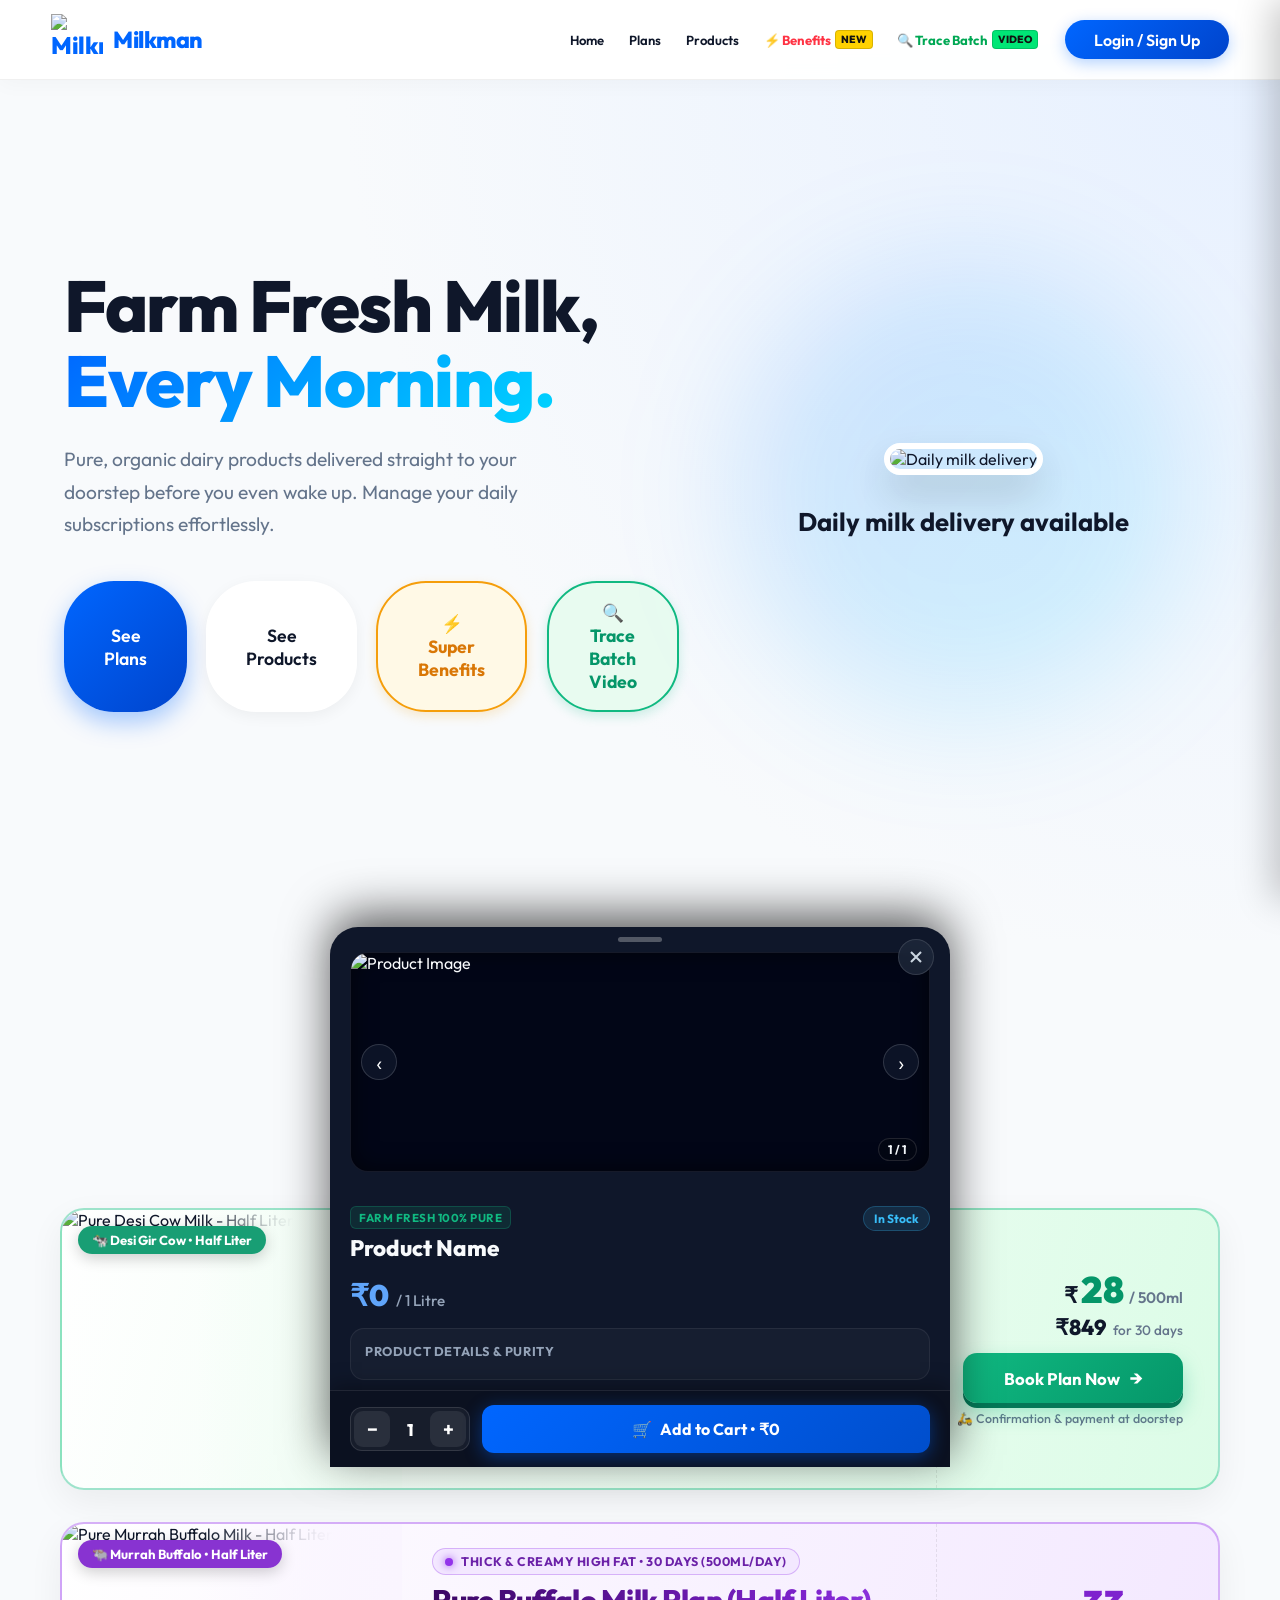
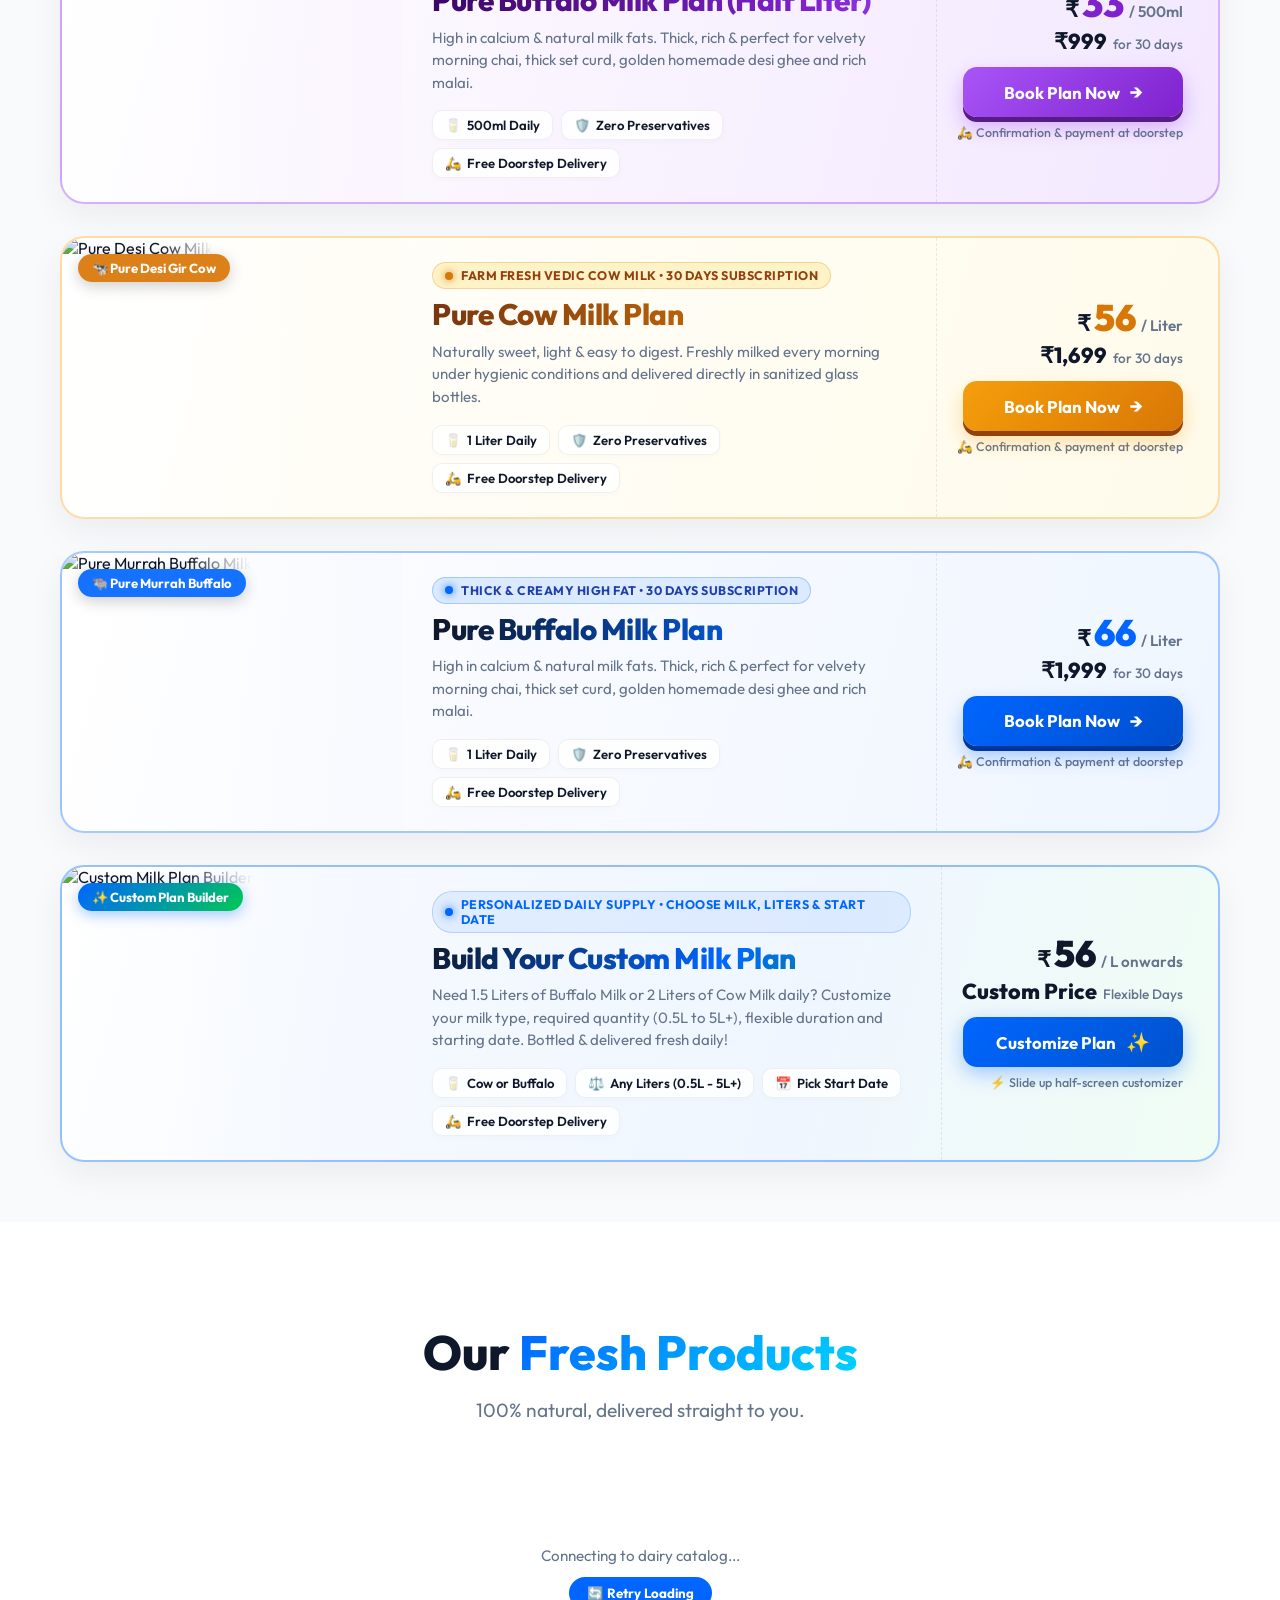
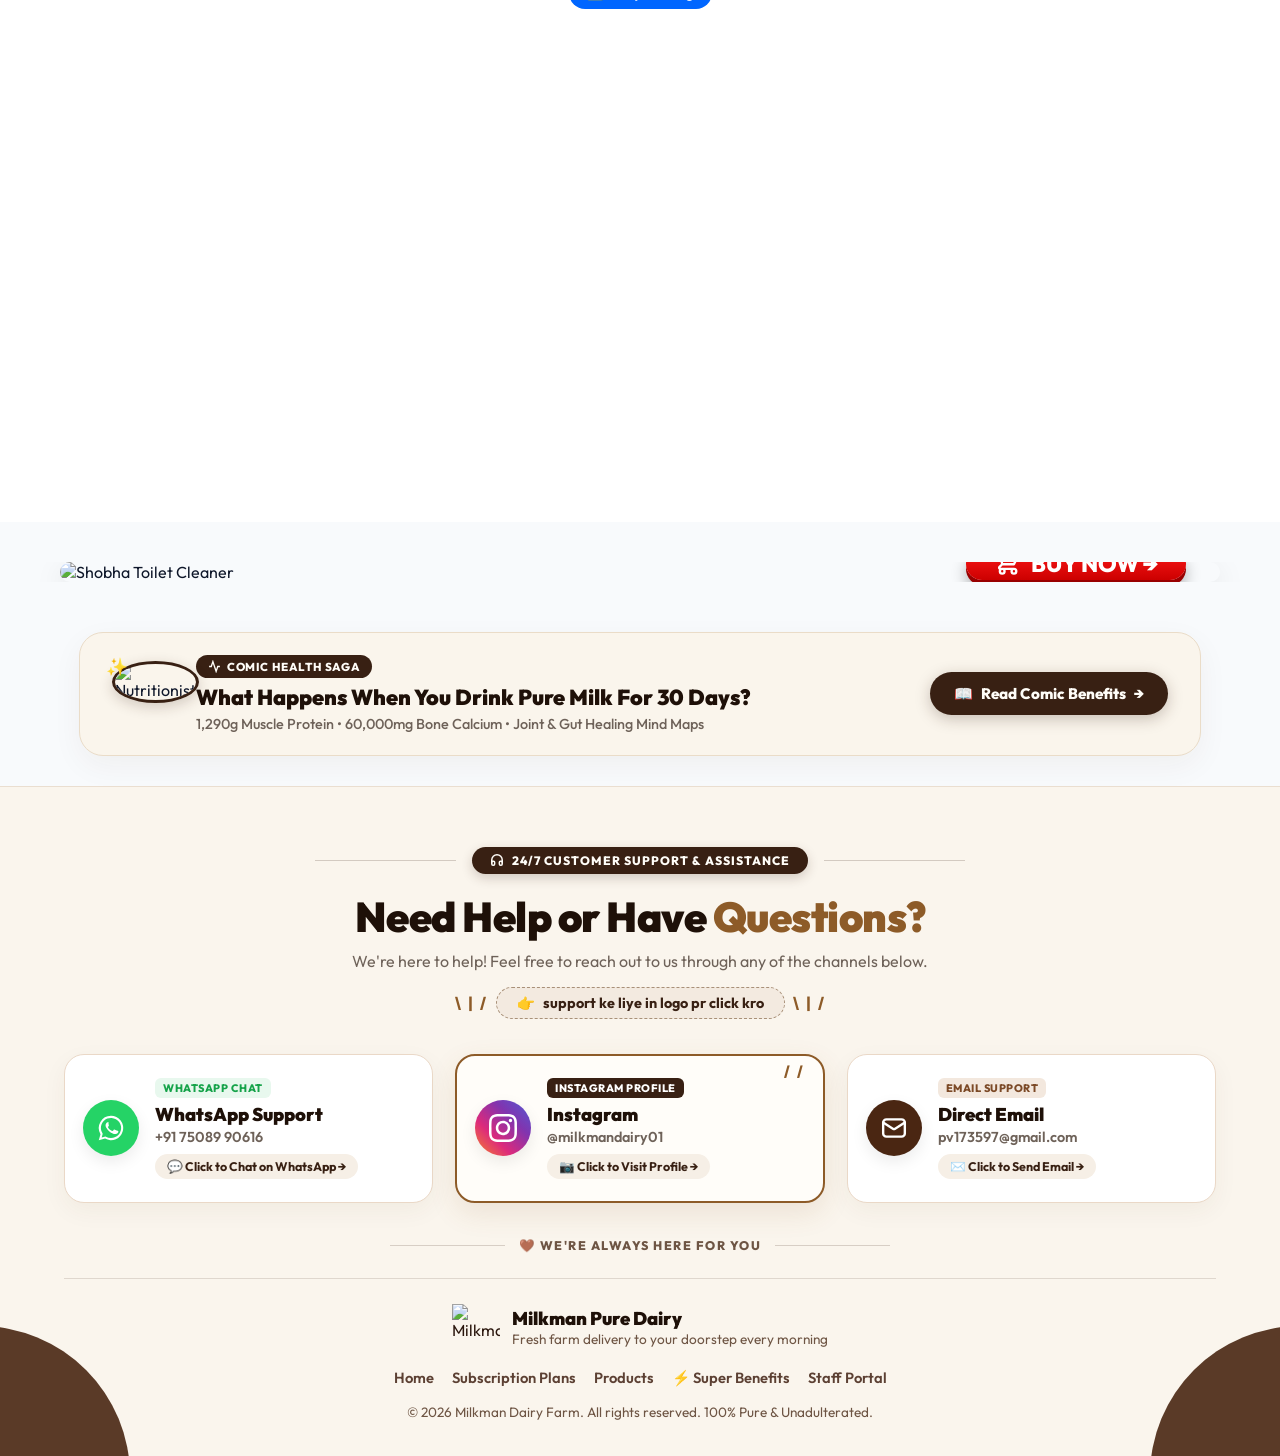
==== commit d0e24efe: "your changes messagyfe" ====
--- a/public/index.html
+++ b/public/index.html
@@ -1068,6 +1068,9 @@
 
     <script src="js/loader.js"></script>
     <script src="js/main.js"></script>
+    <script src="js/auth.js"></script>
+    <script src="js/slider.js"></script>
+    <script src="js/products.js"></script>
     <script src="js/orders.js"></script>
 </body>
 
--- a/public/css/style.css
+++ b/public/css/style.css
@@ -1981,18 +1981,20 @@
     display: none;
     position: fixed;
     top: 0; left: 0; width: 100%; height: 100%;
-    background: rgba(0, 0, 0, 0.4);
+    background: rgba(0, 0, 0, 0.6);
     backdrop-filter: blur(10px);
-    z-index: 1000;
+    z-index: 999999;
     justify-content: center;
     align-items: center;
     opacity: 0;
+    pointer-events: none;
     transition: opacity 0.3s ease;
 }
 
 .modal-overlay.active {
-    display: flex;
-    opacity: 1;
+    display: flex !important;
+    opacity: 1 !important;
+    pointer-events: auto !important;
 }
 
 .modal-content {
